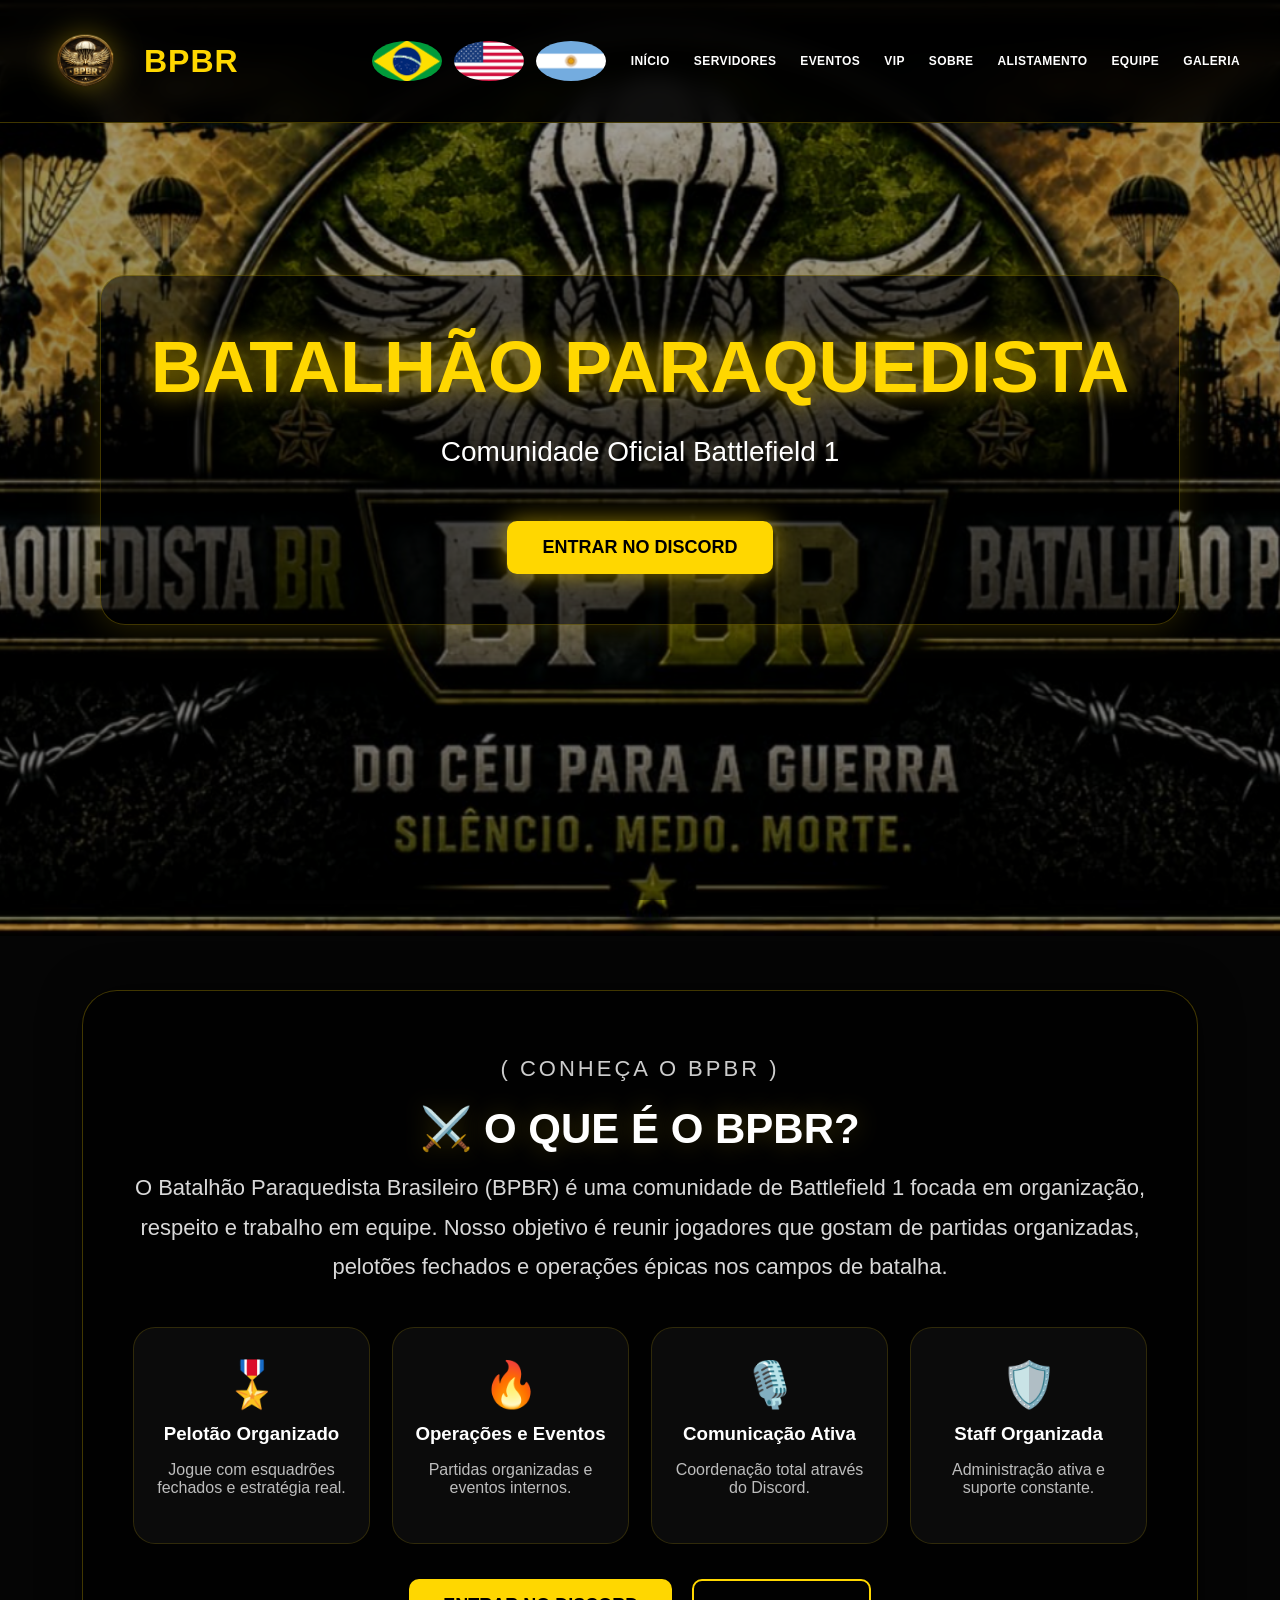
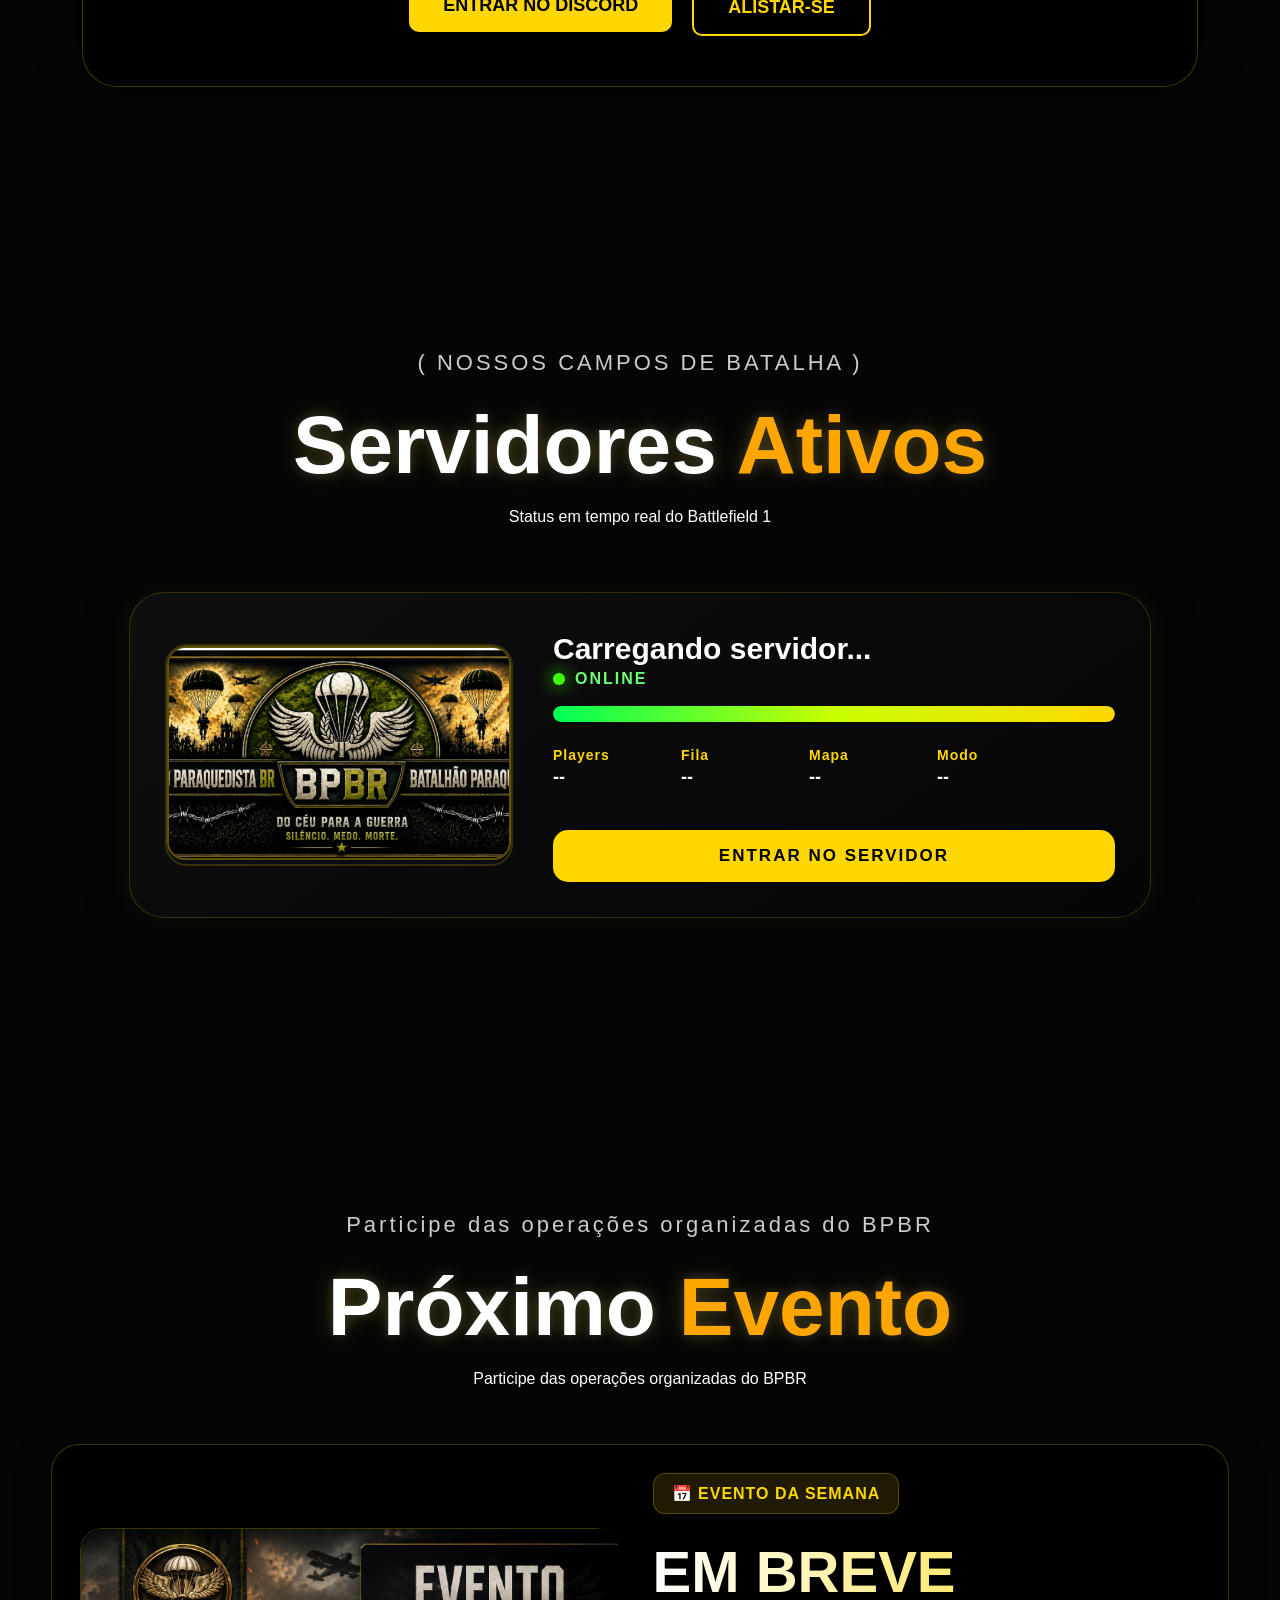
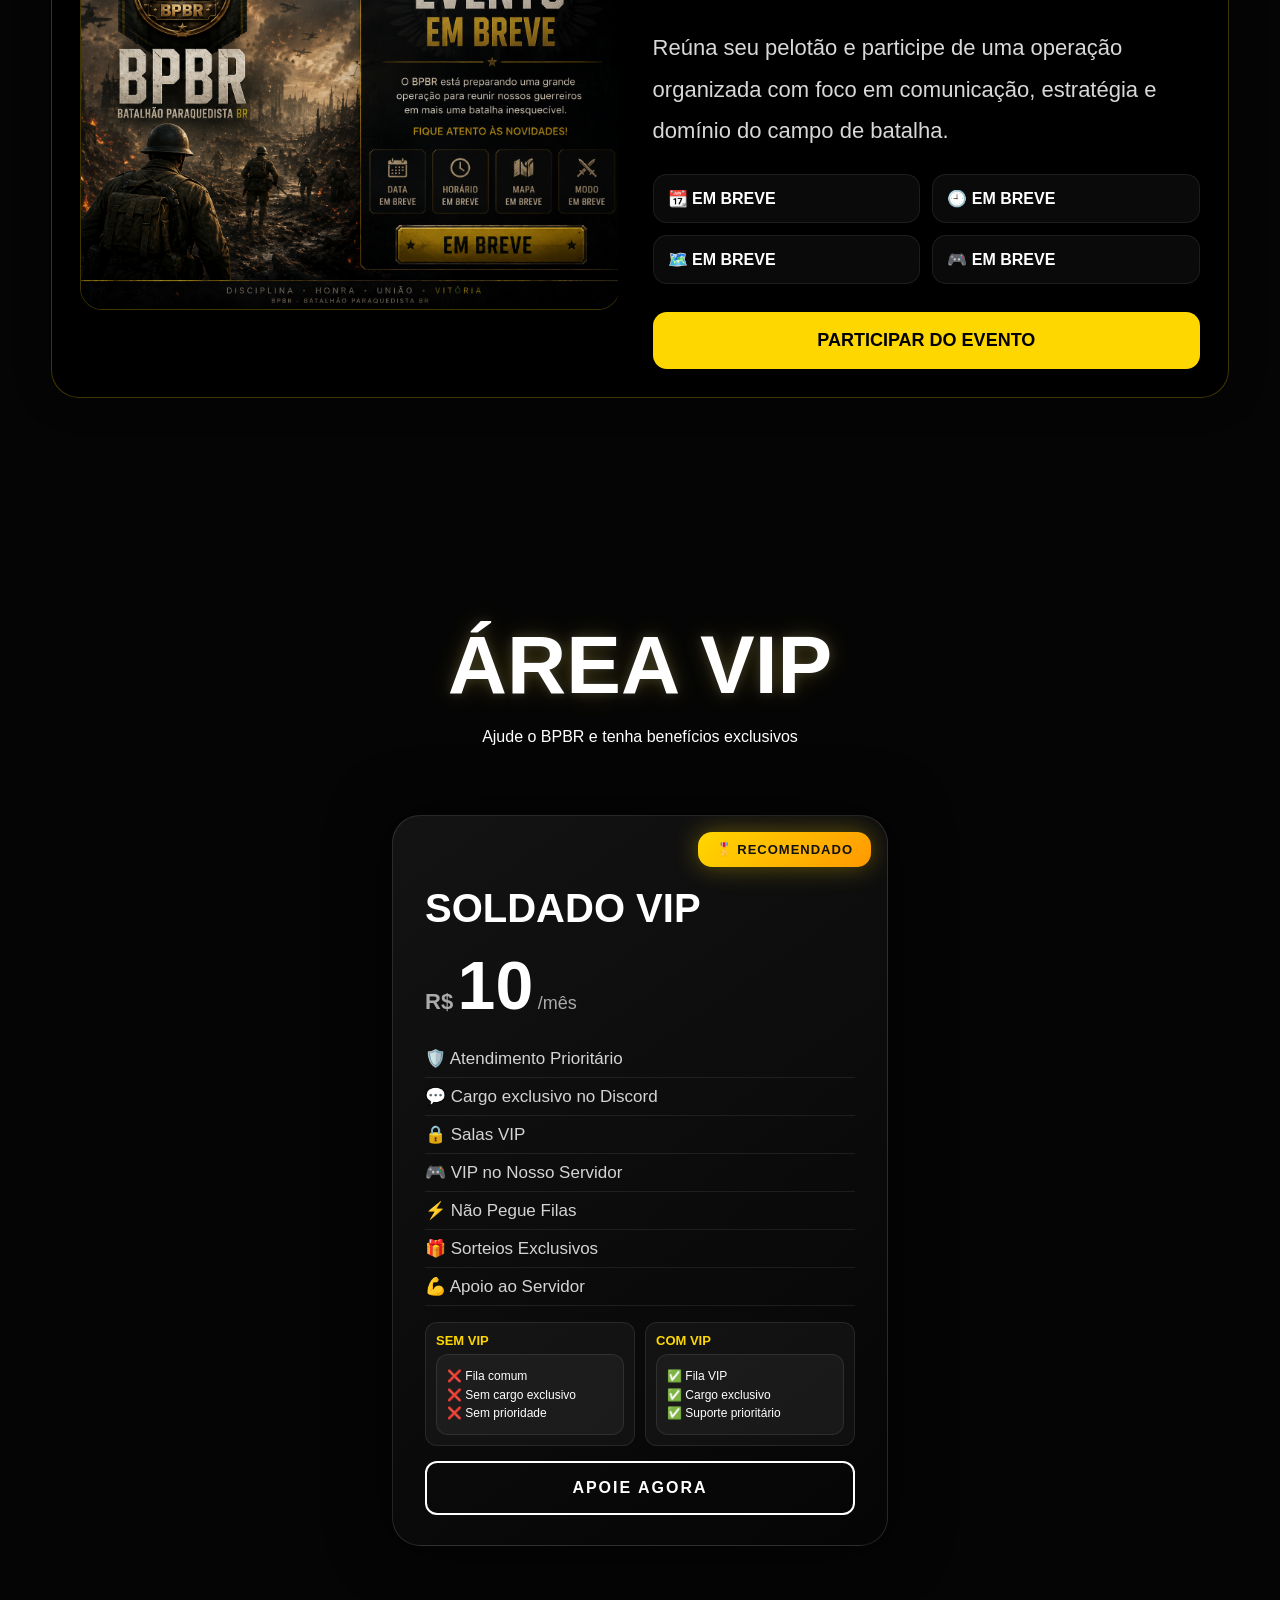
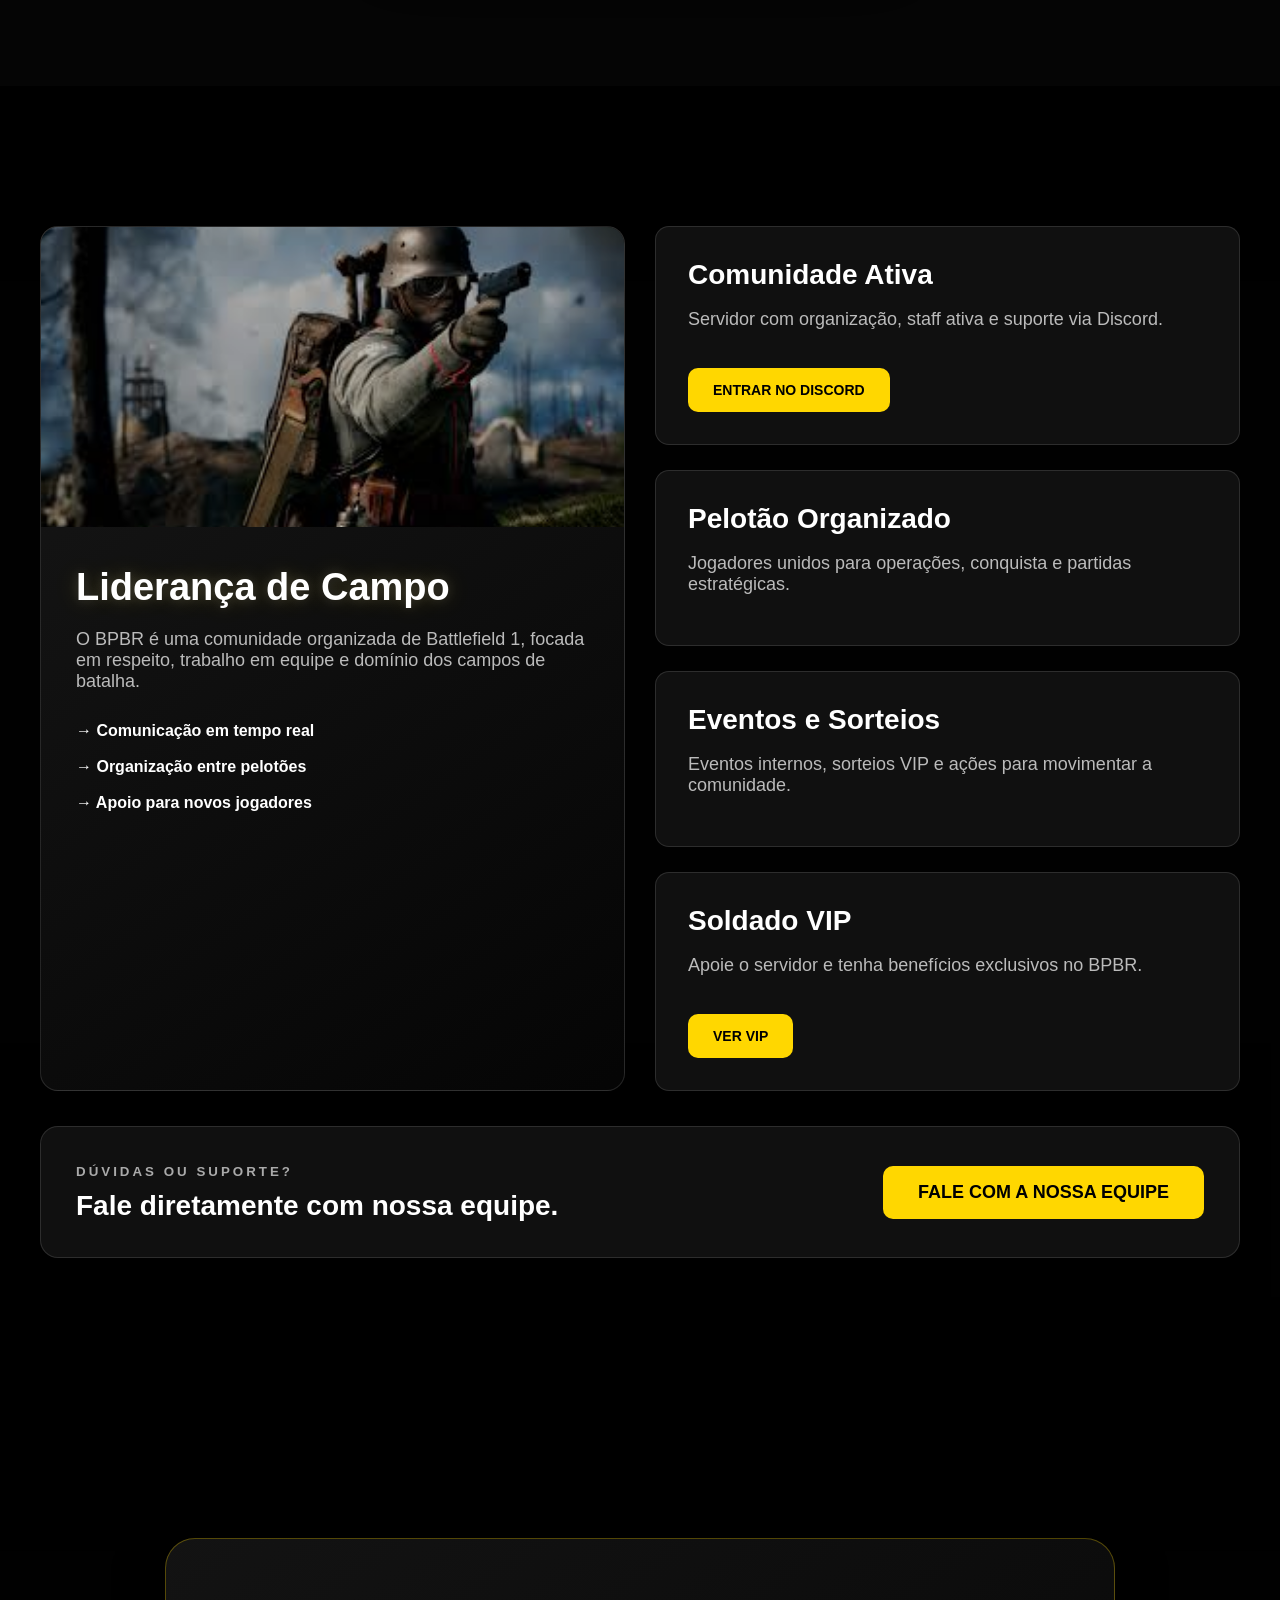
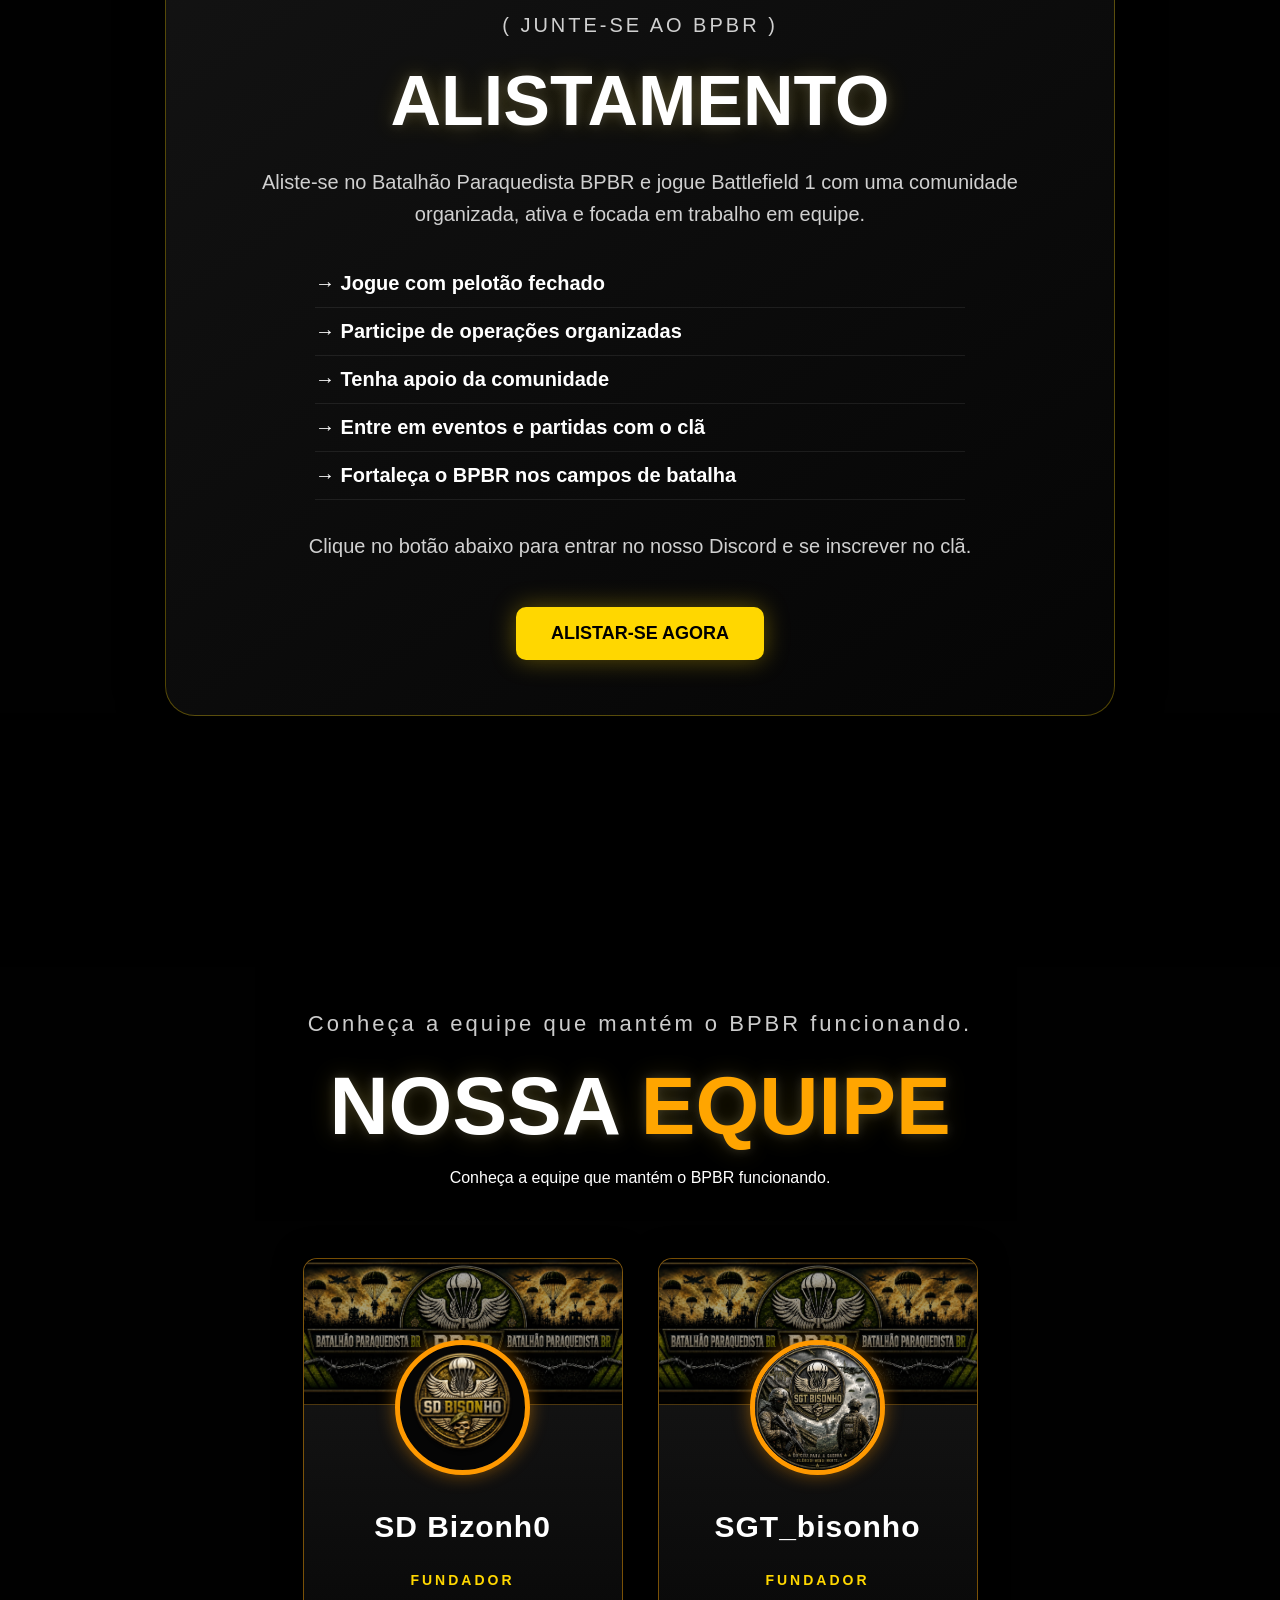
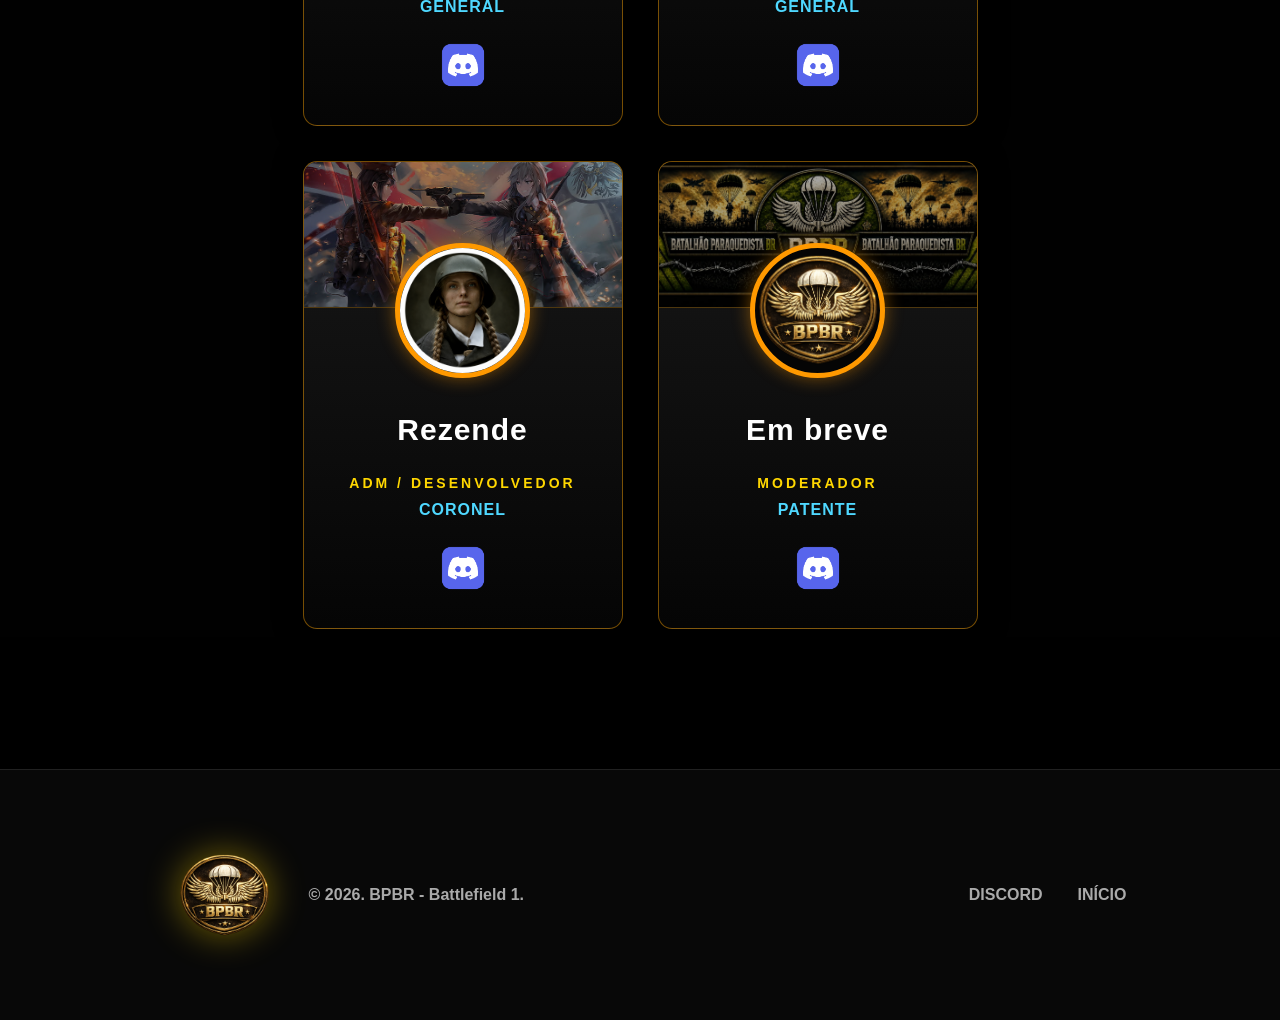
==== site-bf1-upload/index.html @ 231a49e5 "Primeira versão do site BPBR" ====
<!DOCTYPE html>
<html lang="pt-br">

<head>
    <!-- ================= CONFIGURAÇÕES BÁSICAS DO SITE ================= -->
    <meta charset="UTF-8">
    <meta name="viewport" content="width=device-width, initial-scale=1.0">
    <title>BPBR Battlefield 1</title>

    <!-- CSS DO SITE -->
    <link rel="stylesheet" href="style.css">
</head>

<body>

<!-- ========================================================= -->
<!-- CABEÇALHO / LOGO / BANDEIRAS / MENU -->
<!-- Para trocar a logo: img/logo-bpbr.png -->
<!-- ========================================================= -->

<header>

    <!-- LOGO DO BPBR -->
    <div class="logo">
        <img src="img/logo-bpbr.png" alt="Logo BPBR">
        <span>BPBR</span>
    </div>

    <!-- ========================================================= -->
    <!-- BANDEIRAS DE IDIOMA -->
    <!-- Para trocar bandeiras: img/br.png | img/us.png | img/ar.png -->
    <!-- ========================================================= -->
    <div class="idiomas">
        <button class="flag br" onclick="trocarIdioma('pt')" title="Português"></button>
        <button class="flag us" onclick="trocarIdioma('en')" title="English"></button>
        <button class="flag ar" onclick="trocarIdioma('es')" title="Español"></button>
    </div>

    <!-- ========================================================= -->
    <!-- MENU DO SITE -->
    <!-- ========================================================= -->
    <nav class="menu">
        <a href="#inicio">INÍCIO</a>
        <a href="#servidores">SERVIDORES</a>
        <a href="#eventos">EVENTOS</a>
        <a href="#vip">VIP</a>
        <a href="#sobre">SOBRE</a>
        <a href="#alistamento">ALISTAMENTO</a>
        <a href="#equipe">EQUIPE</a>
        <a href="galeria.html">GALERIA</a>
    </nav>

</header>
<!-- ========================================================= -->
<!-- INÍCIO / BANNER PRINCIPAL -->
<!-- Link do Discord principal abaixo -->
<!-- ========================================================= -->

<section id="inicio" class="secao hero">
    <div class="container">
        <h1>BATALHÃO PARAQUEDISTA</h1>
        <p>Comunidade Oficial Battlefield 1</p>

        <!-- TROCAR LINK DO DISCORD AQUI -->
        <a href="https://discord.gg/VzgfqFY8zr" target="_blank">
            <button>ENTRAR NO DISCORD</button>
        </a>
    </div>
</section>

<!-- ========================================================= -->
<!-- APRESENTAÇÃO DO CLÃ -->
<!-- Bloco “O que é o BPBR?” -->
<!-- ========================================================= -->

<section id="apresentacao" class="apresentacao-section">
    <div class="apresentacao-card">
        <p class="subtitulo">( CONHEÇA O BPBR )</p>
        <h2>⚔️ O QUE É O BPBR?</h2>

        <p class="apresentacao-texto">
            O <strong>Batalhão Paraquedista Brasileiro (BPBR)</strong>
            é uma comunidade de Battlefield 1 focada em organização,
            respeito e trabalho em equipe. Nosso objetivo é reunir jogadores
            que gostam de partidas organizadas, pelotões fechados e operações
            épicas nos campos de batalha.
        </p>

        <div class="vantagens-grid">
            <div class="vantagem-card">
                <span>🎖️</span>
                <h3>Pelotão Organizado</h3>
                <p>Jogue com esquadrões fechados e estratégia real.</p>
            </div>

            <div class="vantagem-card">
                <span>🔥</span>
                <h3>Operações e Eventos</h3>
                <p>Partidas organizadas e eventos internos.</p>
            </div>

            <div class="vantagem-card">
                <span>🎙️</span>
                <h3>Comunicação Ativa</h3>
                <p>Coordenação total através do Discord.</p>
            </div>

            <div class="vantagem-card">
                <span>🛡️</span>
                <h3>Staff Organizada</h3>
                <p>Administração ativa e suporte constante.</p>
            </div>
        </div>

        <div class="apresentacao-botoes">
            <!-- TROCAR LINK DO DISCORD AQUI -->
            <a href="https://discord.gg/VzgfqFY8zr" target="_blank">
                <button>ENTRAR NO DISCORD</button>
            </a>

            <a href="#alistamento">
                <button class="btn-secundario">ALISTAR-SE</button>
            </a>
        </div>
    </div>
</section>

<!-- ========================================================= -->
<!-- SERVIDORES -->
<!-- Imagem inicial do servidor: fundo.jpg -->
<!-- A contagem vem pelo script.js -->
<!-- ========================================================= -->

<section id="servidores" class="secao">
    <p class="subtitulo">( NOSSOS CAMPOS DE BATALHA )</p>
    <h2 id="servidores-titulo">Servidores <span>Ativos</span></h2>
    <p id="servidores-sub">Status em tempo real do Battlefield 1</p>

    <div class="server-card server-card-premium">

        <!-- IMAGEM DO MAPA / SERVIDOR -->
        <div class="server-img-box">
            <img id="server-image" src="fundo.jpg" alt="Imagem do servidor">
        </div>

        <div class="server-content">

            <!-- NOME DO SERVIDOR -->
            <div class="server-topo">
                <h3 id="server-title">
                    <span id="server-name">Carregando servidor...</span>
                </h3>
            </div>

            <!-- STATUS ONLINE -->
            <div class="server-status-linha">
                <span class="server-status-dot"></span>
                <strong id="status-online">ONLINE</strong>
            </div>

            <!-- BARRA DE OCUPAÇÃO -->
            <div class="server-barra">
                <div id="server-barra-fill"></div>
            </div>

            <!-- INFORMAÇÕES DO SERVIDOR -->
            <div class="server-info server-info-premium">

                <p class="server-stat">
                    <b id="players-label">Players</b>
                    <span id="players">--</span>
                </p>

                <p class="server-stat">
                    <b id="fila-label">Fila</b>
                    <span id="queue">--</span>
                </p>

                <p class="server-stat">
                    <b id="mapa-label">Mapa</b>
                    <span id="map">--</span>
                </p>

                <p class="server-stat">
                    <b id="modo-label">Modo</b>
                    <span id="mode">--</span>
                </p>

            </div>

            <!-- TROCAR LINK DO SERVIDOR AQUI -->
            <a href="https://joinme.click/" target="_blank">
                <button id="entrar-servidor-btn" class="server-btn">ENTRAR NO SERVIDOR</button>
            </a>

        </div>
    </div>
</section>
<!-- ========================================================= -->
<!-- EVENTOS BPBR -->
<!-- Para trocar o evento, edite o título, data, horário e imagem abaixo -->
<!-- Imagem do evento: img/evento-bpbr.png -->
<!-- ========================================================= -->

<section id="eventos" class="secao eventos-section">
    <p class="subtitulo">( AGENDA DO BATALHÃO )</p>
    <h2>Próximo <span>Evento</span></h2>
    <p>Participe das operações organizadas do BPBR</p>

    <div class="evento-card">

        <!-- IMAGEM DO EVENTO -->
        <!-- TROCAR IMAGEM DO EVENTO AQUI -->
        <div class="evento-imagem">
            <img src="img/evento-bpbr.png" alt="Evento BPBR">
        </div>

        <!-- INFORMAÇÕES DO EVENTO -->
        <div class="evento-conteudo">
            <span id="evento-tag" class="evento-tag">📅 EVENTO DA SEMANA</span>

            <!-- TROCAR NOME DO EVENTO AQUI -->
            <h3 id="evento-titulo">EM BREVE</h3>

            <!-- TROCAR DESCRIÇÃO DO EVENTO AQUI -->
            <p id="evento-descricao">
                Reúna seu pelotão e participe de uma operação organizada
                com foco em comunicação, estratégia e domínio do campo de batalha.
            </p>

            <div class="evento-detalhes">
                <!-- TROCAR DATA/HORÁRIO/MAPA/MODO AQUI -->
                <span id="evento-data">📆 EM BREVE</span>
                <span id="evento-horario">🕘 EM BREVE</span>
                <span id="evento-mapa">🗺️ EM BREVE</span>
                <span id="evento-modo">🎮 EM BREVE</span>
            </div>

            <!-- TROCAR LINK DO DISCORD AQUI -->
            <a href="https://discord.gg/VzgfqFY8zr" target="_blank">
                <button id="evento-btn">PARTICIPAR DO EVENTO</button>
            </a>
        </div>

    </div>
</section>
<!-- ========================================================= -->
<!-- ÁREA VIP -->
<!-- Trocar link da LivePix no botão APOIE AGORA -->
<!-- ========================================================= -->

<section id="vip" class="secao vip-section">
    <h2>ÁREA VIP</h2>
    <p id="vip-sub">Ajude o BPBR e tenha benefícios exclusivos</p>

    <!-- AVISO DE MOEDA PARA INGLÊS/ESPANHOL -->
    <p id="vip-aviso-moeda" class="aviso-moeda"></p>

    <div class="vip-premium-card">
   <div class="vip-selo">🎖️ RECOMENDADO</div>
    <div class="vip-barra"></div>

        <h3 id="vip-nome">SOLDADO VIP</h3>

        <div class="vip-preco">
            <span>R$</span>
            <strong>10</strong>
            <small>/mês</small>
        </div>

        <ul>
            <li class="vip-beneficio">🛡️ Atendimento Prioritário</li>
            <li class="vip-beneficio">💬 Cargo exclusivo no Discord</li>
            <li class="vip-beneficio">🔒 Salas VIP</li>
            <li class="vip-beneficio">🎮 VIP no Nosso Servidor</li>
            <li class="vip-beneficio">⚡ Não Pegue Filas</li>
            <li class="vip-beneficio">🎁 Sorteios Exclusivos</li>
            <li class="vip-beneficio">💪 Apoio ao Servidor</li>
        </ul>
        <div class="vip-comparativo">
    <div>
        <h4 id="sem-vip">SEM VIP</h4>
        <div class="sem-vip-list">
            <p>❌ Fila comum</p>
            <p>❌ Sem cargo exclusivo</p>
            <p>❌ Sem prioridade</p>
        </div>
    </div>

    <div>
        <h4 id="com-vip">COM VIP</h4>
        <div class="com-vip-list">
            <p>✅ Fila VIP</p>
            <p>✅ Cargo exclusivo</p>
            <p>✅ Suporte prioritário</p>
        </div>
    </div>
</div>

        <!-- TROCAR LINK DA LIVEPIX AQUI -->
        <a href="https://widget.livepix.gg/embed/d96b1692-883a-4941-a4e0-ec56e4cf4d7e" target="_blank">
            <button id="vip-apoiar-btn" class="vip-button">APOIE AGORA</button>
        </a>
    </div>
</section>

<!-- ========================================================= -->
<!-- SOBRE / LIDERANÇA -->
<!-- Para trocar imagem grande: img/lideranca.png -->
<!-- ========================================================= -->

<section id="sobre" class="secao lideranca-section">
    <div class="lideranca-container">

        <div class="lideranca-card-grande">
            <!-- TROCAR IMAGEM DA LIDERANÇA AQUI -->
            <img src="./img/lideranca.png?v=999" alt="Liderança BPBR">

            <div class="lideranca-conteudo">
                <h2 id="home-titulo">Liderança de Campo</h2>

                <p id="home-texto">
                    O BPBR é uma comunidade organizada de Battlefield 1,
                    focada em respeito, trabalho em equipe e domínio dos
                    campos de batalha.
                </p>

                <ul class="home-lista">
                    <li>→ Comunicação em tempo real</li>
                    <li>→ Organização entre pelotões</li>
                    <li>→ Apoio para novos jogadores</li>
                </ul>
            </div>
        </div>

        <div class="lideranca-cards">
            <div class="lideranca-card">
                <h3 id="comunidade-titulo">Comunidade Ativa</h3>
                <p id="comunidade-texto">Servidor com organização, staff ativa e suporte via Discord.</p>

                <!-- TROCAR LINK DO DISCORD AQUI -->
                <a href="https://discord.gg/VzgfqFY8zr" target="_blank">
                    <button>ENTRAR NO DISCORD</button>
                </a>
            </div>

            <div class="lideranca-card">
                <h3 id="pelotao-titulo">Pelotão Organizado</h3>
                <p id="pelotao-texto">Jogadores unidos para operações, conquista e partidas estratégicas.</p>
            </div>

            <div class="lideranca-card">
                <h3 id="eventos-titulo">Eventos e Sorteios</h3>
                <p id="eventos-texto">Eventos internos, sorteios VIP e ações para movimentar a comunidade.</p>
            </div>

            <div class="lideranca-card destaque">
                <h3 id="vip-titulo">Soldado VIP</h3>
                <p id="vip-texto">Apoie o servidor e tenha benefícios exclusivos no BPBR.</p>

                <a href="#vip">
                    <button id="vip-btn">VER VIP</button>
                </a>
            </div>
        </div>
    </div>

    <div class="suporte-card">
        <div>
            <small id="suporte-titulo">DÚVIDAS OU SUPORTE?</small>
            <h3 id="suporte-texto">Fale diretamente com nossa equipe.</h3>
        </div>

        <!-- TROCAR LINK DO DISCORD AQUI -->
        <a href="https://discord.gg/VzgfqFY8zr" target="_blank">
            <button id="suporte-btn">FALE COM A NOSSA EQUIPE</button>
        </a>
    </div>
</section>

<!-- ========================================================= -->
<!-- ALISTAMENTO -->
<!-- Texto e botão para entrar no clã -->
<!-- ========================================================= -->

<section id="alistamento" class="secao alistamento-section">
    <div class="alistamento-card">
        <p class="subtitulo">( JUNTE-SE AO BPBR )</p>
        <h2 id="alistamento-titulo">ALISTAMENTO</h2>

        <p id="alistamento-texto">
            Aliste-se no Batalhão Paraquedista BPBR e jogue Battlefield 1
            com uma comunidade organizada, ativa e focada em trabalho em equipe.
        </p>

        <ul class="alistamento-lista">
            <li>→ Jogue com pelotão fechado</li>
            <li>→ Participe de operações organizadas</li>
            <li>→ Tenha apoio da comunidade</li>
            <li>→ Entre em eventos e partidas com o clã</li>
            <li>→ Fortaleça o BPBR nos campos de batalha</li>
        </ul>

        <p>
            Clique no botão abaixo para entrar no nosso Discord e se inscrever no clã.
        </p>

        <!-- TROCAR LINK DO DISCORD AQUI -->
        <a href="https://discord.gg/VzgfqFY8zr" target="_blank">
            <button id="alistamento-btn">ALISTAR-SE AGORA</button>
        </a>
    </div>
</section>

<!-- ========================================================= -->
<!-- EQUIPE / STAFF -->
<!-- Para adicionar ADM novo: copie um bloco staff-card -->
<!-- Imagens usadas:
     img/bizonho.png
     img/bizonhofundo.png
     img/rezende.png
     img/rezendefundo.png
     img/logo-bpbr.png
     img/discord.png
-->
<!-- ========================================================= -->

<section id="equipe" class="secao equipe-section">
    <p class="subtitulo">( COMANDO BPBR )</p>
    <h2>NOSSA <span>EQUIPE</span></h2>
    <p>Conheça a equipe que mantém o BPBR funcionando.</p>

    <div class="staff-grid">

        <!-- CARD 1 - Bisonho -->
        <div class="staff-card">
            <div class="staff-cover">
                <img src="img/bizonhofundo.png" alt="Fundo SD Bizonho">
            </div>

            <div class="staff-avatar">
                <img src="img/bizonho.png" alt="SD Bizonho">
            </div>

            <div class="staff-info">
                <h3>SD Bizonh0</h3>
                <p class="staff-cargo">FUNDADOR</p>
                <p class="staff-patente">GENERAL</p>

                <a href="https://discord.gg/VzgfqFY8zr" target="_blank" class="discord-btn">
                    <img src="img/discord.png" alt="Discord">
                </a>
            </div>
        </div>

        <!-- CARD 2 - SGT bisonho -->
        <div class="staff-card">
            <div class="staff-cover">
                <img src="img/fundoadm.png" alt="Fundo SGT Bisonho">
            </div>

            <div class="staff-avatar">
                <img src="img/sgtbisonho.png" alt="Bisonho">
            </div>

            <div class="staff-info">
                <h3>SGT_bisonho</h3>
                <p class="staff-cargo">Fundador</p>
                <p class="staff-patente">General</p>

                <a href="https://discord.gg/VzgfqFY8zr" target="_blank" class="discord-btn">
                    <img src="img/discord.png" alt="Discord">
                </a>
            </div>
        </div>

        <!-- CARD 3 - Rezende -->
        <div class="staff-card">
            <div class="staff-cover">
                <img src="img/rezendefundo.png"" alt="Fundo Rezende">
            </div>

            <div class="staff-avatar">
                <img src="img/rezende.png" alt="Rezende">
            </div>

            <div class="staff-info">
                <h3>Rezende</h3>
                <p class="staff-cargo">ADM/Desenvolvedor</p>
                <p class="staff-patente">Coronel</p>

                <a href="https://discord.gg/VzgfqFY8zr" target="_blank" class="discord-btn">
                    <img src="img/discord.png" alt="Discord">
                </a>
            </div>
        </div>

        <!-- CARD 4 - ADM RESERVA -->
        <div class="staff-card">
            <div class="staff-cover">
                <img src="img/fundoadm.png" alt="Fundo ADM Reserva">
            </div>

            <div class="staff-avatar">
                <img src="img/logo-bpbr.png" alt="ADM em breve">
            </div>

            <div class="staff-info">
                <h3>Em breve</h3>
                <p class="staff-cargo">MODERADOR</p>
                <p class="staff-patente">PATENTE</p>

                <a href="https://discord.gg/VzgfqFY8zr" target="_blank" class="discord-btn">
                    <img src="img/discord.png" alt="Discord">
                </a>
            </div>
        </div>

    </div>
</section>

<!-- ========================================================= -->
<!-- RODAPÉ -->
<!-- Para trocar logo do rodapé: img/logo-bpbr.png -->
<!-- ========================================================= -->

<footer>
    <div class="footer-left">
        <img src="img/logo-bpbr.png" class="footer-logo" alt="Logo BPBR">
        <p>© 2026. BPBR - Battlefield 1.</p>
    </div>

    <div class="footer-links">
        <a href="https://discord.gg/VzgfqFY8zr" target="_blank">DISCORD</a>
        <a href="#inicio">INÍCIO</a>
    </div>
</footer>

<!-- ========================================================= -->
<!-- SCRIPT DO SITE -->
<!-- Contagem do servidor + tradução + animação do fundo -->
<!-- ========================================================= -->

<script src="script.js"></script>

</body>
</html>
---- site-bf1-upload/style.css ----
html{
    scroll-behavior:smooth;
}

:root{
    --mouse-x:0px;
    --mouse-y:0px;
}

body{
    margin:0;
    font-family:Arial, sans-serif;
    color:white;
    background:#050505;
    overflow-x:hidden;
}

/* FUNDO COM ANIMAÇÃO */

body::before{
    content:"";
    position:fixed;
    inset:0;
    background-image:url("fundo.jpg");
    background-size:cover;
    background-position:center;
    background-repeat:no-repeat;
    z-index:-2;

    transform:
        translate(var(--mouse-x, 0px), var(--mouse-y, 0px))
        scale(1.08);

    animation:
        zoomFundo 15s infinite alternate ease-in-out;

    transition:transform .15s ease-out;
}

body::after{
    content:"";
    position:fixed;
    inset:0;

    background:linear-gradient(
        rgba(0,0,0,.35),
        rgba(0,0,0,.55)
    );

    z-index:-1;
    pointer-events:none;
}

@keyframes zoomFundo{
    from{
        background-size:105%;
    }

    to{
        background-size:112%;
    }
}


/* HEADER */

header{
    position:fixed;
    top:0;
    left:0;
    width:100%;
    display:flex;
    justify-content:space-between;
    align-items:center;
    padding:16px 40px;
    box-sizing:border-box;
    background:rgba(0,0,0,.90);
    border-bottom:1px solid rgba(255,215,0,.25);
    backdrop-filter:blur(10px);
    z-index:999;
}

.logo{
    display:flex;
    align-items:center;
    gap:14px;
}

.logo img{
    width:90px;
    height:90px;
    object-fit:contain;
    border-radius:50%;
    filter:drop-shadow(0 0 15px rgba(255,215,0,.35));
    transition:.3s ease;
}

.logo:hover img{
    transform:scale(1.08);
}

.logo span{
    color:#ffd700;
    font-size:32px;
    font-weight:900;
    letter-spacing:1px;
}

/* IDIOMAS */

.idiomas{
    display:flex;
    gap:12px;
    align-items:center;
    margin-left:auto;
    margin-right:25px;
}

.flag{
    width:40px;
    height:40px;
    border:none;
    border-radius:50%;
    cursor:pointer;
    background-size:cover;
    background-position:center;
    background-repeat:no-repeat;
    transition:.3s ease;
}

.flag:hover{
    transform:translateY(-3px) scale(1.12);
    box-shadow:0 0 20px rgba(255,215,0,.55);
}

.flag.br{
    background-image:url("img/br.png");
}

.flag.us{
    background-image:url("img/us.png");
}

.flag.ar{
    background-image:url("img/ar.png");
}

/* ===================================================== */
/* MENU */
/* ===================================================== */

nav{
    display:flex;
    gap:24px; /* um pouco menor */
    align-items:center;
}

nav a{
    color:white;
    text-decoration:none;
    font-size:12px; /* MENOR */
    font-weight:700;
    letter-spacing:.4px;
    transition:.3s;
    position:relative;
}

nav a:hover{
    color:gold;
    transform:translateY(-2px);
}

nav a::after{
    content:"";
    position:absolute;
    width:0%;
    height:2px;
    bottom:-5px;
    left:0;
    background:gold;
    transition:.3s ease;
}

nav a:hover::after{
    width:100%;
}

/* GERAL */

.secao{
    min-height:100vh;
    display:flex;
    justify-content:center;
    align-items:center;
    flex-direction:column;
    text-align:center;
    padding:140px 20px;
    box-sizing:border-box;
}

h1{
    color:gold;
    font-size:72px;
    margin:0;
}

h2{
    font-size:82px;
    margin:0;
    font-weight:900;
    color:white;
    text-shadow:0 0 12px rgba(255,255,255,.15), 0 0 25px rgba(255,215,0,.20);
    animation:tituloGlow 2.5s ease-in-out infinite alternate;
}

h2 span{
    color:orange;
}

@keyframes tituloGlow{
    from{
        transform:translateY(0);
        text-shadow:0 0 10px rgba(255,255,255,.15), 0 0 18px rgba(255,215,0,.15);
    }
    to{
        transform:translateY(-4px);
        text-shadow:0 0 20px rgba(255,255,255,.25), 0 0 45px rgba(255,215,0,.40);
    }
}

.subtitulo{
    color:#ccc;
    font-size:22px;
    margin-top:15px;
    letter-spacing:3px;
}

button{
    background:gold;
    color:black;
    border:none;
    border-radius:10px;
    padding:16px 35px;
    font-size:18px;
    font-weight:bold;
    cursor:pointer;
    transition:.3s;
}

button:hover{
    transform:scale(1.05);
    background:#ffbf00;
}

/* INÍCIO */

.container{
    background:rgba(0,0,0,.50);
    padding:50px;
    border-radius:25px;
}

.container p{
    font-size:28px;
}

.hero .container{
    position:relative;
    overflow:hidden;
    transition:.4s ease;
    border:1px solid rgba(255,215,0,.25);
    box-shadow:0 0 35px rgba(255,215,0,.18);
}

.hero .container:hover{
    transform:translateY(-8px) scale(1.01);
    border-color:gold;
    box-shadow:0 0 45px rgba(255,215,0,.35);
}

.hero .container::before{
    content:"";
    position:absolute;
    top:0;
    left:-100%;
    width:100%;
    height:4px;
    background:linear-gradient(90deg, transparent, gold, transparent);
    animation:barraHero 2s linear infinite;
}

.hero h1{
    text-shadow:0 0 25px rgba(255,215,0,.65);
    animation:tituloHero 1.5s ease infinite alternate;
}

.hero button{
    margin-top:25px;
    box-shadow:0 0 25px rgba(255,215,0,.55);
    animation:pulsarBotao 1.8s infinite;
}

@keyframes barraHero{
    from{ left:-100%; }
    to{ left:100%; }
}

@keyframes tituloHero{
    from{ text-shadow:0 0 10px rgba(255,215,0,.3); }
    to{ text-shadow:0 0 35px rgba(255,215,0,.9); }
}

@keyframes pulsarBotao{
    0%{ transform:scale(1); }
    50%{ transform:scale(1.04); }
    100%{ transform:scale(1); }
}

/* APRESENTAÇÃO BPBR */

.apresentacao-section{
    padding:90px 20px;
    display:flex;
    justify-content:center;
    align-items:center;
    box-sizing:border-box;
}

.apresentacao-card{
    width:90%;
    max-width:1300px;
    background:rgba(0,0,0,.72);
    border:1px solid rgba(255,215,0,.25);
    border-radius:35px;
    padding:50px;
    backdrop-filter:blur(10px);
    box-shadow:0 0 40px rgba(0,0,0,.55);
    transition:.35s ease;
    overflow:hidden;
    position:relative;
    text-align:center;
    box-sizing:border-box;
}

.apresentacao-card:hover{
    transform:translateY(-8px);
    border-color:gold;
    box-shadow:0 0 40px rgba(255,215,0,.15);
}

.apresentacao-card::before{
    content:"";
    position:absolute;
    top:0;
    left:-120%;
    width:60%;
    height:100%;
    background:linear-gradient(90deg, transparent, rgba(255,255,255,.08), transparent);
    transform:skewX(-20deg);
    transition:.9s;
}

.apresentacao-card:hover::before{
    left:140%;
}

.apresentacao-card h2{
    font-size:72px;
    color:#fff;
    margin:15px 0;
    text-shadow:0 0 25px rgba(255,215,0,.22);
}

.apresentacao-texto{
    color:#d8d8d8;
    font-size:22px;
    line-height:1.8;
    max-width:1100px;
    margin:0 auto;
}

.vantagens-grid{
    display:grid;
    grid-template-columns:repeat(4,1fr);
    gap:22px;
    margin-top:40px;
}

.vantagem-card{
    background:rgba(255,255,255,.04);
    border:1px solid rgba(255,215,0,.15);
    border-radius:22px;
    padding:30px 22px;
    transition:.35s ease;
}

.vantagem-card:hover{
    transform:translateY(-8px);
    border-color:gold;
    box-shadow:0 0 20px rgba(255,215,0,.18);
}

.vantagem-card span{
    font-size:45px;
}

.vantagem-card h3{
    color:#fff;
    margin:12px 0;
}

.vantagem-card p{
    color:#bdbdbd;
}

.apresentacao-botoes{
    display:flex;
    justify-content:center;
    gap:20px;
    margin-top:35px;
}

.apresentacao-botoes button{
    padding:16px 34px;
    font-size:18px;
}

.btn-secundario{
    background:transparent !important;
    border:2px solid gold !important;
    color:gold !important;
}

.btn-secundario:hover{
    background:gold !important;
    color:black !important;
}

/* SERVIDOR */

.server-card{
    margin-top:50px;
    display:flex;
    gap:35px;
    align-items:center;
    width:950px;
    max-width:90%;
    background:rgba(0,0,0,.85);
    border:1px solid rgba(255,215,0,.35);
    border-radius:30px;
    padding:30px;
    backdrop-filter:blur(10px);
    box-shadow:0 0 30px rgba(0,0,0,.5);
    transition:.3s ease;
}

.server-card:hover{
    transform:translateY(-5px);
    box-shadow:0 0 35px rgba(255,215,0,.18);
}

.server-card img{
    width:260px;
    height:150px;
    object-fit:cover;
    border-radius:18px;
    border:2px solid rgba(255,215,0,.35);
    transition:.3s ease;
}

.server-card:hover img{
    transform:scale(1.04);
}

.server-content{
    flex:1;
    text-align:left;
}

.server-content h3{
    font-size:28px;
    line-height:1.4;
    margin:0 0 25px 0;
    color:white;
}

.server-info{
    display:flex;
    gap:40px;
    flex-wrap:wrap;
    margin-bottom:25px;
}

.server-info p{
    margin:0;
    color:#ccc;
    font-size:16px;
    min-width:90px;
}

.server-info b{
    color:white;
    font-size:17px;
}

/* VIP */

.aviso-moeda{
    max-width:650px;
    margin-top:12px;
    color:#ffd700;
    font-size:16px;
    font-weight:bold;
    line-height:1.5;
    text-shadow:0 0 15px rgba(255,215,0,.25);
}

.vip-premium-card{
    position:relative;
    overflow:hidden;
    width:420px;
    margin-top:50px;
    background:linear-gradient(145deg, rgba(20,20,20,.96), rgba(5,5,5,.96));
    border:1px solid rgba(255,255,255,.12);
    border-radius:35px;
    padding:45px;
    text-align:left;
    box-shadow:0 0 60px rgba(0,0,0,.7);
    transition:.4s;
    transform-style:preserve-3d;
}

.vip-premium-card:hover{
    transform:translateY(-12px) scale(1.02) rotateX(2deg) rotateY(-2deg);
    border-color:gold;
    box-shadow:0 0 45px rgba(255,215,0,.25);
}

.vip-premium-card::after{
    content:"";
    position:absolute;
    top:-50%;
    left:-50%;
    width:200%;
    height:200%;
    background:radial-gradient(circle, rgba(255,215,0,.12), transparent 35%);
    opacity:0;
    transition:.4s;
    pointer-events:none;
}

.vip-premium-card:hover::after{
    opacity:1;
}

.vip-barra{
    position:absolute;
    top:0;
    left:-100%;
    width:100%;
    height:4px;
    background:linear-gradient(90deg, transparent, gold, transparent);
}

.vip-premium-card:hover .vip-barra{
    animation:barraVip 1.2s linear infinite;
}

@keyframes barraVip{
    from{ left:-100%; }
    to{ left:100%; }
}

.vip-premium-card h3{
    font-size:55px;
    margin-bottom:10px;
}

.vip-preco{
    margin:25px 0;
}

.vip-preco span{
    font-size:28px;
    color:#aaa;
    font-weight:bold;
}

.vip-preco strong{
    font-size:90px;
    color:white;
}

.vip-preco small{
    font-size:22px;
    color:#aaa;
}

.vip-premium-card ul{
    list-style:none;
    padding:0;
}

.vip-premium-card li{
    border-bottom:1px solid rgba(255,255,255,.08);
    padding:12px 0;
    color:#d4d4d4;
    font-size:20px;
}

.vip-button{
    width:100%;
    margin-top:30px;
    padding:22px;
    background:transparent;
    border:2px solid white;
    border-radius:12px;
    color:white;
    font-size:20px;
    font-weight:bold;
    letter-spacing:2px;
    cursor:pointer;
    transition:.3s;
}

.vip-button:hover{
    background:gold;
    border-color:gold;
    color:black;
}

/* SOBRE */

.lideranca-section{
    background:rgba(0,0,0,.88);
}

.lideranca-container{
    width:100%;
    max-width:1200px;
    display:grid;
    grid-template-columns:1fr 1fr;
    gap:30px;
}

.lideranca-card-grande,
.lideranca-card{
    position:relative;
    overflow:hidden;
    cursor:pointer;
}

.lideranca-card-grande{
    background:linear-gradient(145deg, rgba(25,25,25,.95), rgba(5,5,5,.95));
    border:1px solid rgba(255,255,255,.12);
    border-radius:18px;
    text-align:left;
    transition:.35s ease;
}

.lideranca-card-grande:hover{
    transform:translateY(-10px) scale(1.02);
    border-color:gold;
    box-shadow:0 0 35px rgba(255,215,0,.22);
}

.lideranca-card-grande img{
    width:100%;
    height:300px;
    object-fit:cover;
    filter:brightness(.75);
    transition:.5s ease;
}

.lideranca-card-grande:hover img{
    transform:scale(1.08);
    filter:brightness(1);
}

.lideranca-conteudo{
    padding:35px;
}

.lideranca-conteudo h2{
    font-size:38px;
    color:white;
    margin-bottom:20px;
}

.lideranca-conteudo p{
    color:#bbb;
    font-size:18px;
}

.lideranca-conteudo ul{
    list-style:none;
    padding:0;
    margin-top:30px;
}

.lideranca-conteudo li{
    margin:18px 0;
    color:white;
    font-weight:bold;
}

.lideranca-cards{
    display:flex;
    flex-direction:column;
    gap:25px;
}

.lideranca-card{
    background:rgba(20,20,20,.82);
    border:1px solid rgba(255,255,255,.12);
    border-radius:14px;
    padding:32px;
    text-align:left;
    transition:.35s ease;
}

.lideranca-card:hover{
    transform:translateY(-8px) scale(1.03);
    border-color:gold;
    box-shadow:0 0 30px rgba(255,215,0,.25);
}

.lideranca-card::before,
.lideranca-card-grande::before{
    content:"";
    position:absolute;
    top:0;
    left:-120%;
    width:60%;
    height:100%;
    background:linear-gradient(90deg, transparent, rgba(255,255,255,.12), transparent);
    transform:skewX(-25deg);
    transition:.7s;
}

.lideranca-card:hover::before,
.lideranca-card-grande:hover::before{
    left:140%;
}

.lideranca-card h3{
    font-size:28px;
    margin:0 0 15px;
}

.lideranca-card p{
    color:#bbb;
    font-size:18px;
}

.lideranca-card button{
    margin-top:20px;
    font-size:14px;
    padding:14px 25px;
}

.suporte-card{
    width:100%;
    max-width:1200px;
    margin-top:35px;
    padding:35px;
    box-sizing:border-box;
    background:rgba(20,20,20,.82);
    border:1px solid rgba(255,255,255,.12);
    border-radius:18px;
    display:flex;
    justify-content:space-between;
    align-items:center;
    gap:25px;
    text-align:left;
    transition:.35s ease;
}

.suporte-card:hover{
    transform:translateY(-8px);
    border-color:gold;
    box-shadow:0 0 30px rgba(255,215,0,.20);
}

.suporte-card small{
    color:#aaa;
    letter-spacing:3px;
    font-weight:bold;
}

.suporte-card h3{
    font-size:28px;
    margin:10px 0 0;
}

/* ALISTAMENTO */

.alistamento-section{
    background:rgba(0,0,0,.86);
}

.alistamento-card{
    width:100%;
    max-width:950px;
    padding:55px;
    box-sizing:border-box;
    background:linear-gradient(145deg, rgba(20,20,20,.94), rgba(5,5,5,.96));
    border:1px solid rgba(255,215,0,.30);
    border-radius:30px;
    text-align:left;
    box-shadow:0 0 45px rgba(0,0,0,.55);
    position:relative;
    overflow:hidden;
    transition:.35s ease;
}

.alistamento-card:hover{
    transform:translateY(-10px) scale(1.01);
    border-color:gold;
    box-shadow:0 0 40px rgba(255,215,0,.22);
}

.alistamento-card::before{
    content:"";
    position:absolute;
    top:0;
    left:-120%;
    width:60%;
    height:100%;
    background:linear-gradient(90deg, transparent, rgba(255,255,255,.13), transparent);
    transform:skewX(-25deg);
    transition:.7s;
}

.alistamento-card:hover::before{
    left:140%;
}

.alistamento-card .subtitulo,
.alistamento-card h2,
.alistamento-card p{
    text-align:center;
}

.alistamento-card h2{
    font-size:70px;
    margin-bottom:25px;
}

.alistamento-card p{
    color:#d0d0d0;
    font-size:20px;
    line-height:1.6;
}

.alistamento-card ul{
    list-style:none;
    padding:0;
    margin:30px auto;
    max-width:650px;
}

.alistamento-card li{
    padding:12px 0;
    font-size:20px;
    color:white;
    font-weight:bold;
    border-bottom:1px solid rgba(255,255,255,.08);
}

.alistamento-card a{
    display:flex;
    justify-content:center;
    text-decoration:none;
}

.alistamento-card button{
    margin-top:25px;
    box-shadow:0 0 25px rgba(255,215,0,.35);
}

/* EQUIPE  */

.equipe-section{
    background:rgba(0,0,0,.88);
}

.staff-grid{
    display:grid;
    grid-template-columns:repeat(2, 320px);
    justify-content:center;
    gap:35px;
    margin-top:55px;
}

.staff-card{
    position:relative;
    overflow:hidden;
    background:linear-gradient(180deg, rgba(25,25,25,.98), rgba(5,5,5,.98));
    border:1px solid rgba(255,165,0,.45);
    border-radius:14px;
    min-height:430px;
    box-shadow:0 0 28px rgba(0,0,0,.65);
    transition:.35s ease;
}

.staff-card:hover{
    transform:translateY(-12px) scale(1.03);
    border-color:gold;
    box-shadow:0 0 35px rgba(255,165,0,.35);
}

.staff-card::before{
    content:"";
    position:absolute;
    top:0;
    left:-120%;
    width:60%;
    height:100%;
    background:linear-gradient(90deg, transparent, rgba(255,255,255,.12), transparent);
    transform:skewX(-25deg);
    transition:.8s ease;
    z-index:5;
    pointer-events:none;
}

.staff-card:hover::before{
    left:140%;
}

.staff-cover{
    height:145px;
    overflow:hidden;
    border-bottom:1px solid rgba(255,165,0,.25);
}

.staff-cover img{
    width:100%;
    height:100%;
    object-fit:cover;
    display:block;
    filter:brightness(.65);
    transition:.45s ease;
}

.staff-card:hover .staff-cover img{
    transform:scale(1.12);
    filter:brightness(.9);
}

.staff-avatar{
    width:125px;
    height:125px;
    border-radius:50%;
    border:5px solid #ff9900;
    overflow:hidden;
    margin:-65px auto 0;
    position:relative;
    z-index:3;
    background:#050505;
    box-shadow:0 0 18px rgba(255,153,0,.45);
    transition:.35s ease;
}

.staff-card:hover .staff-avatar{
    transform:scale(1.08);
    box-shadow:0 0 30px rgba(255,215,0,.65);
}

.staff-avatar img{
    width:100%;
    height:100%;
    object-fit:cover;
    display:block;
}

.staff-info{
    text-align:center;
    padding:25px 25px 35px;
}

.staff-info h3{
    font-size:30px;
    margin:10px 0 28px;
    color:white;
    letter-spacing:1px;
}

.staff-cargo{
    color:gold;
    font-size:14px;
    font-weight:900;
    letter-spacing:3px;
    margin:0 0 10px;
}

.staff-patente{
    color:#4fd8ff;
    font-size:16px;
    font-weight:900;
    letter-spacing:1px;
    margin:0 0 24px;
}

.discord-btn{
    display:flex;
    justify-content:center;
    align-items:center;
    width:50px;
    height:50px;
    margin:20px auto 0;
    transition:.3s ease;
    text-decoration:none;
}

.discord-btn:hover{
    transform:translateY(-4px) scale(1.15);
}

.discord-btn img{
    width:70px;
    height:70px;
    object-fit:contain;
    display:block;
    transition:.3s ease;
}

.discord-btn img:hover{
    transform:scale(1.12);
}
/* FOOTER */

footer{
    background:#080808;
    border-top:1px solid rgba(255,255,255,.10);
    padding:55px 12%;
    display:flex;
    justify-content:space-between;
    align-items:center;
    transition:.35s ease;
}

footer:hover{
    box-shadow:0 -10px 40px rgba(255,215,0,.12);
}

.footer-left{
    display:flex;
    align-items:center;
    gap:15px;
    color:#aaa;
    font-weight:bold;
}

.footer-logo{
    width:140px;
    height:140px;
    object-fit:contain;
    border-radius:50%;
    filter:drop-shadow(0 0 18px rgba(255,215,0,.45));
    transition:.3s ease;
}

.footer-logo:hover{
    transform:scale(1.08);
}

.footer-links{
    display:flex;
    gap:35px;
}

.footer-links a{
    color:#aaa;
    text-decoration:none;
    font-weight:bold;
}

.footer-links a:hover{
    color:gold;
}

/* RESPONSIVO */

@media(max-width:900px){
    header{
        flex-direction:column;
        gap:15px;
        padding:15px;
    }

    nav{
        flex-wrap:wrap;
        justify-content:center;
        gap:15px;
    }

    .idiomas{
        margin:0;
    }

    .logo img{
        width:65px;
        height:65px;
    }

    h1{
        font-size:42px;
    }

    h2{
        font-size:45px;
    }

    .container{
        width:85%;
        padding:35px 20px;
    }

    .server-card{
        flex-direction:column;
        text-align:center;
    }

    .server-content{
        text-align:center;
    }

    .server-info{
        justify-content:center;
        gap:20px;
    }

    .server-card img{
        width:100%;
        max-width:400px;
        height:auto;
    }

    .vip-premium-card{
        width:85%;
        padding:35px 25px;
    }

    .vip-premium-card h3{
        font-size:38px;
    }

    .vip-preco strong{
        font-size:70px;
    }

    .lideranca-container{
        grid-template-columns:1fr;
    }

    .suporte-card{
        flex-direction:column;
        text-align:center;
    }

    .alistamento-card{
        padding:35px 25px;
    }

    .alistamento-card h2{
        font-size:42px;
    }

    .vantagens-grid{column;
    }

    .staff-grid{
        grid-template-columns:1fr;
        width:90%;
    }

    .staff-card{
        width:100%;
    }

    footer{
        flex-direction:column;
        gap:25px;
        text-align:center;
    }
    }
   /* ===================================================== */
/* FASE 2 - SERVIDOR PREMIUM BF1 */
/* ===================================================== */

/* CARD PREMIUM */

.server-card-premium{
    gap:40px !important;
    padding:35px !important;
    border-radius:35px !important;
    background:linear-gradient(
        145deg,
        rgba(15,15,15,.96),
        rgba(5,5,5,.98)
    ) !important;

    border:1px solid rgba(255,215,0,.18) !important;

    box-shadow:
    0 0 45px rgba(0,0,0,.45),
    0 0 30px rgba(255,215,0,.06);
}

/* IMAGEM DO MAPA */

.server-img-box{
    overflow:hidden;
    border-radius:22px;
    border:2px solid rgba(255,215,0,.18);
    min-width:340px;
    transition:.35s ease;
}

.server-img-box img{
    width:340px !important;
    height:210px !important;
    object-fit:cover;
    transition:.45s ease;
}

.server-img-box:hover{
    transform:translateY(-6px) scale(1.02);
    border-color:gold;
    box-shadow:0 0 25px rgba(255,215,0,.22);
}

.server-img-box:hover img{
    transform:scale(1.08);
    filter:brightness(1.08);
}

/* TOPO DO SERVIDOR */

.server-topo h3{
    margin:0;
    font-size:30px;
    color:white;
    transition:.3s ease;
    cursor:default;
}

.server-topo h3:hover{
    transform:translateX(6px);
    text-shadow:
        0 0 12px rgba(255,255,255,.25),
        0 0 25px rgba(255,215,0,.35);
}

/* STATUS ONLINE */

.server-status-linha{
    display:flex;
    align-items:center;
    gap:10px;
    margin-bottom:18px;
    color:#6eff76;
    font-weight:bold;
    letter-spacing:2px;
}

.server-status-dot{
    width:12px;
    height:12px;
    background:#3cff00;
    border-radius:50%;
    box-shadow:0 0 18px #3cff00;
    animation:pulsarOnline 1.5s infinite;
}

@keyframes pulsarOnline{
    0%{
        transform:scale(1);
        opacity:1;
    }

    50%{
        transform:scale(1.3);
        opacity:.7;
    }

    100%{
        transform:scale(1);
        opacity:1;
    }
}

/* BARRA DE SERVIDOR */

.server-barra{
    width:100%;
    height:16px !important;
    border-radius:30px;
    overflow:hidden;
    margin-bottom:25px;
    background:rgba(255,255,255,.05);
}

#server-barra-fill{
    height:100%;
    background:linear-gradient(
        90deg,
        #00ff55,
        #c8ff00,
        #ffd700
    );

    border-radius:30px;

    animation:barraGlow 2s infinite alternate;
}

@keyframes barraGlow{
    from{
        filter:brightness(.95);
    }

    to{
        filter:brightness(1.15);
    }
}

/* INFO SERVIDOR */

.server-info-premium{
    display:flex !important;
    gap:38px !important;
    flex-wrap:wrap;
    margin-top:18px;
    margin-bottom:20px;
}

.server-info-premium p{
    margin:0 !important;
    transition:.25s ease;
    cursor:default;
        grid-template-columns:1fr;
    }

    .apresentacao-card h2{
        font-size:42px;
    }

    .apresentacao-botoes{
        flex-direction:
}

.server-info-premium p:hover{
    transform:translateY(-3px) scale(1.05);
    text-shadow:0 0 12px rgba(255,215,0,.35);
}

.server-info-premium b{
    display:block;
    margin-bottom:4px;
    color:#ffd700;
    font-size:14px;
    letter-spacing:1px;
}

.server-info-premium span{
    color:white;
    font-size:18px;
    font-weight:bold;
}

/* BOTÃO SERVIDOR */

.server-btn{
    width:100%;
    margin-top:22px;
    padding:16px !important;
    font-size:17px !important;
    letter-spacing:2px;
    border-radius:15px;
    transition:.3s ease;
}

.server-btn:hover{
    transform:translateY(-3px);
    box-shadow:0 0 18px rgba(255,215,0,.22);
}


/* ===================================================== */
/* FASE 3 - EVENTOS BPBR */
/* ===================================================== */

.eventos-section{
    min-height:auto !important;
    padding:120px 20px 80px !important;
}

.evento-card{
    width:1200px;
    max-width:95%;

    display:flex;
    align-items:center;
    gap:35px;

    background:rgba(0,0,0,.86);
    border:1px solid rgba(255,215,0,.25);
    border-radius:28px;

    padding:28px;
    margin-top:40px;

    overflow:hidden;
    box-sizing:border-box;

    backdrop-filter:blur(10px);
    box-shadow:0 0 35px rgba(0,0,0,.45);

    transition:.35s ease;
}

.evento-card:hover{
    transform:translateY(-5px);
    border-color:gold;
    box-shadow:0 0 30px rgba(255,215,0,.12);
}

/* IMAGEM EVENTO */

.evento-imagem{
    width:48%;
    flex-shrink:0;
}

.evento-imagem img{
    width:100%;
    height:380px;
    object-fit:cover;
    border-radius:22px;
    border:1px solid rgba(255,215,0,.25);
    transition:.35s ease;
}

.evento-imagem:hover img{
    transform:scale(1.04);
}

/* TEXTO EVENTO */

.evento-conteudo{
    width:52%;
    text-align:left;
}

/* EVENTO DA SEMANA */

.evento-tag{
    display:inline-block;
    position:relative;
    overflow:hidden;

    padding:10px 18px;
    border-radius:12px;

    background:rgba(255,215,0,.12);
    border:1px solid rgba(255,215,0,.25);

    color:gold;
    font-weight:900;
    letter-spacing:1px;

    margin-bottom:20px;

    animation:eventoMexendo 2s infinite ease-in-out;
}

@keyframes eventoMexendo{
    0%{ transform:translateY(0); }
    50%{ transform:translateY(-6px); }
    100%{ transform:translateY(0); }
}

.evento-tag::after{
    content:"";
    position:absolute;
    top:0;
    left:-120%;
    width:70%;
    height:100%;

    background:linear-gradient(
        90deg,
        transparent,
        rgba(255,255,255,.35),
        transparent
    );

    transform:skewX(-20deg);

    animation:brilhoEvento 2.8s infinite;
}

@keyframes brilhoEvento{
    0%{ left:-120%; }
    50%{ left:140%; }
    100%{ left:140%; }
}

/* TITULO EVENTO */

.evento-conteudo h3{
    font-size:58px;
    font-weight:900;
    margin:0 0 15px;

    background:linear-gradient(
        90deg,
        #fff,
        #ffd700
    );

    -webkit-background-clip:text;
    -webkit-text-fill-color:transparent;

    transition:.35s ease;
}

.evento-conteudo h3:hover{
    transform:translateX(8px);
}

/* DESCRIÇÃO */

.evento-conteudo p{
    font-size:22px;
    line-height:1.9;
    color:#d8d8d8;
    transition:.35s ease;
}

.evento-conteudo p:hover{
    transform:translateX(8px);
    color:white;
    text-shadow:0 0 12px rgba(255,215,0,.20);
}

/* DETALHES */

.evento-detalhes{
    display:grid;
    grid-template-columns:1fr 1fr;
    gap:12px;
    margin-bottom:28px;
}

.evento-detalhes span{
    background:rgba(255,255,255,.04);
    border:1px solid rgba(255,255,255,.08);

    border-radius:14px;
    padding:14px;

    color:white;
    font-weight:bold;

    transition:.35s ease;
}

.evento-detalhes span:hover{
    transform:translateY(-5px) scale(1.03);
    border-color:gold;
    box-shadow:0 0 18px rgba(255,215,0,.20);
}

/* BOTÃO EVENTO */

.evento-conteudo button{
    width:100%;
    padding:18px;
    border-radius:14px;
}

/* RESPONSIVO */

@media(max-width:900px){

    .evento-card{
        flex-direction:column;
    }

    .evento-imagem,
    .evento-conteudo{
        width:100%;
    }

    .evento-imagem img{
        height:260px;
    }

    .evento-conteudo{
        text-align:center;
    }

    .evento-detalhes{
        grid-template-columns:1fr;
    }
    }
    /* ===================================================== */
/* VIP PREMIUM - RESTAURAR ANIMAÇÕES */
/* ===================================================== */

.vip-selo{
    position:absolute !important;
    top:16px !important;
    right:16px !important;
    background:linear-gradient(135deg,#ffd700,#ff9900);
    color:#111;
    padding:10px 18px;
    border-radius:14px;
    font-size:13px;
    font-weight:900;
    letter-spacing:1px;
    box-shadow:0 0 25px rgba(255,215,0,.35);
    z-index:10;
    overflow:hidden;
    animation:seloMexendo 1.8s infinite ease-in-out !important;
}

@keyframes seloMexendo{
    0%{ transform:translateY(0) rotate(0deg) scale(1); }
    25%{ transform:translateY(-5px) rotate(-1deg) scale(1.03); }
    50%{ transform:translateY(0) rotate(0deg) scale(1); }
    75%{ transform:translateY(3px) rotate(1deg) scale(1.02); }
    100%{ transform:translateY(0) rotate(0deg) scale(1); }
}

.vip-selo::after{
    content:"";
    position:absolute;
    top:0;
    left:-120%;
    width:80%;
    height:100%;
    background:linear-gradient(90deg, transparent, rgba(255,255,255,.55), transparent);
    transform:skewX(-20deg);
    animation:brilhoSeloVip 2.8s infinite;
}

@keyframes brilhoSeloVip{
    0%{ left:-120%; }
    45%{ left:140%; }
    100%{ left:140%; }
}

.vip-premium-card{
    width:430px !important;
    margin-top:25px !important;
    padding:30px 32px !important;
    border-radius:28px !important;
}

.vip-premium-card h3{
    font-size:40px !important;
    margin-bottom:5px !important;
}

.vip-preco{
    margin:15px 0 !important;
}

.vip-preco strong{
    font-size:68px !important;
}

.vip-preco span{
    font-size:22px !important;
}

.vip-preco small{
    font-size:18px !important;
}

.vip-premium-card li{
    padding:8px 0 !important;
    font-size:17px !important;
    transition:.3s ease !important;
    cursor:default;
}

.vip-premium-card li:hover{
    transform:translateX(8px) scale(1.03);
    color:#fff !important;
    border-bottom-color:rgba(255,215,0,.35) !important;
    text-shadow:0 0 12px rgba(255,215,0,.35);
}

.vip-comparativo{
    display:grid !important;
    grid-template-columns:1fr 1fr !important;
    gap:10px !important;
    margin-top:14px !important;
}

.vip-comparativo div{
    position:relative;
    overflow:hidden;
    padding:10px !important;
    border-radius:12px !important;
    background:rgba(255,255,255,.04) !important;
    border:1px solid rgba(255,255,255,.09) !important;
    transition:.35s ease !important;
}

.vip-comparativo div:hover{
    transform:translateY(-5px) scale(1.04);
    border-color:gold !important;
    box-shadow:0 0 20px rgba(255,215,0,.25);
}

.vip-comparativo div:nth-child(2):hover{
    box-shadow:0 0 24px rgba(0,255,100,.25), 0 0 18px rgba(255,215,0,.18);
}

.vip-comparativo h4{
    font-size:13px !important;
    margin:0 0 6px !important;
    color:gold !important;
}

.vip-comparativo p{
    font-size:12px !important;
    margin:4px 0 !important;
    line-height:1.2 !important;
}

.vip-button{
    margin-top:15px !important;
    padding:16px !important;
    font-size:16px !important;
}
/* ===================================================== */
/* ANIMAÇÕES EXTRAS - SOBRE / ALISTAMENTO */
/* ===================================================== */

/* Textos dos cards da seção SOBRE */
.lideranca-card h3,
.lideranca-card p,
.lideranca-conteudo h2,
.lideranca-conteudo p,
.lideranca-conteudo li{
    transition:.3s ease;
    cursor:default;
}

.lideranca-card h3:hover,
.lideranca-card p:hover,
.lideranca-conteudo h2:hover,
.lideranca-conteudo p:hover,
.lideranca-conteudo li:hover{
    transform:translateX(8px) scale(1.02);
    color:#fff;
    text-shadow:0 0 12px rgba(255,215,0,.30);
}

/* Itens do alistamento */
.alistamento-card li,
.alistamento-card p{
    transition:.3s ease;
    cursor:default;
}

.alistamento-card li:hover,
.alistamento-card p:hover{
    transform:translateX(8px) scale(1.02);
    color:#fff;
    text-shadow:0 0 12px rgba(255,215,0,.30);
}

/* Título ALISTAMENTO com hover */
.alistamento-card h2{
    transition:.35s ease;
    cursor:default;
}

.alistamento-card h2:hover{
    transform:scale(1.03);
    text-shadow:
        0 0 18px rgba(255,255,255,.25),
        0 0 35px rgba(255,215,0,.45);
        }
        /* ===================================================== */
/* FASE 4 - BOTÕES PREMIUM COM BRILHO */
/* ===================================================== */

button{
    position:relative;
    overflow:hidden;
}

button::after{
    content:"";
    position:absolute;
    top:0;
    left:-120%;
    width:60%;
    height:100%;
    background:linear-gradient(
        90deg,
        transparent,
        rgba(255,255,255,.45),
        transparent
    );
    transform:skewX(-20deg);
    transition:.6s ease;
}

button:hover::after{
    left:140%;
}

button:hover{
    box-shadow:0 0 22px rgba(255,215,0,.35);
}

/* ===================================================== */
/* FASE 4 - ANIMAÇÃO DE ENTRADA DOS CARDS */
/* ===================================================== */

.server-card,
.vip-premium-card,
.evento-card,
.lideranca-card,
.staff-card,
.alistamento-card,
.card,
.box{
    opacity:0;
    transform:translateY(50px);
    animation:fadeCard .9s ease forwards;
}

/* Delay suave entre seções */
.server-card{ animation-delay:.1s; }
.evento-card{ animation-delay:.2s; }
.vip-premium-card{ animation-delay:.3s; }
.alistamento-card{ animation-delay:.4s; }

@keyframes fadeCard{
    to{
        opacity:1;
        transform:translateY(0);
    }
}


/* ===================================================== */
/* FASE 4 - IMAGENS PREMIUM / CINEMATOGRÁFICAS */
/* ===================================================== */

/* Caixa das imagens */
.server-img-box,
.evento-imagem,
.lideranca-img,
.lideranca-card img{
    overflow:hidden;
    border-radius:22px;
}

/* Todas as imagens */
.server-img-box img,
.evento-imagem img,
.lideranca-img img,
.lideranca-card img{
    transition:
        transform .55s ease,
        filter .55s ease,
        box-shadow .4s ease;
}

/* Hover cinematográfico */
.server-img-box:hover img,
.evento-imagem:hover img,
.lideranca-img:hover img,
.lideranca-card:hover img{
    transform:scale(1.08);
    filter:
        brightness(1.08)
        contrast(1.06)
        saturate(1.05);

    box-shadow:
        0 0 20px rgba(255,215,0,.18);
}
/* ===================================================== */
/* FASE 4 - GLOW PREMIUM NOS TÍTULOS */
/* ===================================================== */

.secao h2,
.apresentacao-card h2,
.alistamento-card h2,
.evento-conteudo h3{
    transition:.35s ease;
}

.secao h2:hover,
.apresentacao-card h2:hover,
.alistamento-card h2:hover,
.evento-conteudo h3:hover{
    transform:scale(1.02);
    text-shadow:
        0 0 18px rgba(255,255,255,.25),
        0 0 35px rgba(255,215,0,.45),
        0 0 55px rgba(255,153,0,.25);
}
/* ===================================================== */
/* RESPONSIVO MOBILE - HEADER / MENU */
/* ===================================================== */

@media(max-width:900px){

    section{
        scroll-margin-top:170px;
    }

    .secao{
        padding:180px 16px 70px !important;
        min-height:auto !important;
    }

    h1{
        font-size:34px !important;
        line-height:1.15 !important;
    }

    h2{
        font-size:36px !important;
        line-height:1.15 !important;
    }

    .subtitulo{
        font-size:16px !important;
        letter-spacing:3px !important;
    }

    .hero .container{
        width:88% !important;
        padding:28px 18px !important;
    }

    .container p{
        font-size:18px !important;
    }

    /* SERVIDOR */
    .server-card-premium{
        width:88% !important;
        max-width:360px !important;
        padding:22px !important;
        overflow:hidden !important;
    }

    .server-topo h3,
    #server-name{
        font-size:22px !important;
        line-height:1.25 !important;
        max-width:100% !important;
        overflow-wrap:anywhere !important;
        word-break:break-word !important;
        text-align:center !important;
    }

    .server-img-box{
        min-width:100% !important;
        width:100% !important;
    }

    .server-img-box img{
        width:100% !important;
        height:190px !important;
    }

    .server-info-premium{
        display:grid !important;
        grid-template-columns:1fr 1fr !important;
        gap:18px !important;
        justify-items:center !important;
    }

    .server-btn{
        width:100% !important;
        font-size:13px !important;
    }

    /* VIP */
    .vip-premium-card{
        width:88% !important;
        max-width:350px !important;
        padding:28px 24px !important;
    }

    .vip-premium-card h3{
        font-size:32px !important;
        margin-top:25px !important;
    }

    .vip-comparativo{
        grid-template-columns:1fr !important;
    }

    /* SOBRE */
    .lideranca-container{
        grid-template-columns:1fr !important;
        width:90% !important;
    }

    .lideranca-card-grande img{
        height:230px !important;
    }

    .lideranca-conteudo h2{
        font-size:34px !important;
    }

    /* ALISTAMENTO */
    .alistamento-card{
        width:90% !important;
        padding:35px 25px !important;
    }

    .alistamento-card h2{
        font-size:36px !important;
    }

    /* EQUIPE */
    .staff-grid{
        grid-template-columns:1fr !important;
        width:88% !important;
    }
}
/* CORREÇÃO MOBILE - APRESENTAÇÃO BPBR */

@media(max-width:900px){

    .apresentacao-card{
        width:88% !important;
        max-width:350px !important;
        padding:30px 18px !important;
        overflow:hidden !important;
    }

    .apresentacao-texto{
        font-size:18px !important;
        line-height:1.6 !important;
        max-width:100% !important;
    }

    .vantagens-grid{
        display:grid !important;
        grid-template-columns:1fr !important;
        gap:18px !important;
        width:100% !important;
    }

    .vantagem-card{
        width:100% !important;
        box-sizing:border-box !important;
        padding:25px 18px !important;
    }

    .apresentacao-botoes{
        display:flex !important;
        flex-direction:column !important;
        gap:14px !important;
        width:100% !important;
    }

    .apresentacao-botoes button{
        width:100% !important;
        font-size:15px !important;
        padding:15px !important;
    }
}
/* CORREÇÃO MOBILE - APRESENTAÇÃO MAIS COMPACTA */

@media(max-width:900px){

    .apresentacao-card{
        max-width:360px !important;
        padding:25px 16px !important;
    }

    .vantagens-grid{
        grid-template-columns:1fr 1fr !important;
        gap:12px !important;
    }

    .vantagem-card{
        padding:18px 10px !important;
        min-height:170px !important;
    }

    .vantagem-card span{
        font-size:32px !important;
    }

    .vantagem-card h3{
        font-size:15px !important;
        line-height:1.15 !important;
    }

    .vantagem-card p{
        font-size:13px !important;
        line-height:1.25 !important;
    }
}
/* EQUIPE MOBILE 2x2 */

@media(max-width:900px){

    .staff-grid,
    .equipe-grid,
    .team-grid{
        display:grid !important;
        grid-template-columns:1fr 1fr !important;
        gap:14px !important;
        width:92% !important;
        margin:auto !important;
    }

    .staff-card,
    .membro-card,
    .team-card{
        width:100% !important;
        min-height:auto !important;
        padding:15px 10px !important;
    }

    .staff-card img,
    .membro-card img,
    .team-card img{
        width:90px !important;
        height:90px !important;
    }

    .staff-card h3,
    .membro-card h3,
    .team-card h3{
        font-size:16px !important;
    }

    .staff-card p,
    .membro-card p,
    .team-card p{
        font-size:12px !important;
    }
}
/* ===================================================== */
/* EQUIPE MOBILE 2x2 -  */
/* ===================================================== */

@media(max-width:900px){

    .equipe-section .staff-grid{
        display:grid !important;
        grid-template-columns:repeat(2, 1fr) !important;
        gap:14px !important;
        width:92% !important;
        max-width:360px !important;
        margin:35px auto 0 !important;
    }

    .equipe-section .staff-card{
        width:100% !important;
        min-height:300px !important;
        padding:0 !important;
    }

    .equipe-section .staff-cover{
        height:90px !important;
    }

    .equipe-section .staff-avatar{
        width:80px !important;
        height:80px !important;
        margin:-40px auto 0 !important;
        border-width:4px !important;
    }

    .equipe-section .staff-info{
        padding:18px 8px 22px !important;
    }

    .equipe-section .staff-info h3{
        font-size:18px !important;
        margin:8px 0 16px !important;
    }

    .equipe-section .staff-cargo{
        font-size:10px !important;
        letter-spacing:2px !important;
    }

    .equipe-section .staff-patente{
        font-size:12px !important;
    }

    .equipe-section .discord-btn img{
        width:45px !important;
        height:45px !important;
    }
}
/* ===================================================== */
/* EVENTO MOBILE CORRIGIDO */
/* ===================================================== */

@media(max-width:900px){

    .eventos-section{
        padding:170px 16px 70px !important;
    }

    .evento-card{
        width:88% !important;
        max-width:350px !important;
        display:flex !important;
        flex-direction:column !important;
        gap:18px !important;
        padding:18px !important;
        overflow:hidden !important;
    }

    .evento-imagem{
        width:100% !important;
    }

    .evento-imagem img{
        width:100% !important;
        height:210px !important;
        object-fit:cover !important;
        border-radius:18px !important;
    }

    .evento-conteudo{
        width:100% !important;
        text-align:center !important;
    }

    .evento-tag{
        font-size:13px !important;
        padding:9px 14px !important;
        margin-bottom:14px !important;
    }

    .evento-conteudo h3{
        font-size:34px !important;
        line-height:1.1 !important;
        margin-bottom:14px !important;
    }

    .evento-conteudo p{
        font-size:17px !important;
        line-height:1.6 !important;
    }

    .evento-detalhes{
        grid-template-columns:1fr !important;
        gap:10px !important;
        margin-bottom:22px !important;
    }

    .evento-detalhes span{
        font-size:14px !important;
        padding:13px !important;
    }

    .evento-conteudo button{
        font-size:14px !important;
        padding:15px !important;
        width:100% !important;
    }
}
/* ===================================================== */
/* EQUIPE MOBILE - AJUSTE CAPA E FOTO */
/* ===================================================== */

@media(max-width:900px){

    .equipe-section .staff-cover{
        height:82px !important;
        width:100% !important;
        overflow:hidden !important;
        border-bottom:1px solid rgba(255,165,0,.35) !important;
    }

    .equipe-section .staff-cover img{
        width:100% !important;
        height:100% !important;
        object-fit:cover !important;
        object-position:center !important;
        display:block !important;
    }

    .equipe-section .staff-avatar{
        width:74px !important;
        height:74px !important;
        margin:-37px auto 0 !important;
        border:4px solid #ff9900 !important;
        border-radius:50% !important;
        overflow:hidden !important;
        background:#050505 !important;
    }

    .equipe-section .staff-avatar img{
        width:100% !important;
        height:100% !important;
        object-fit:cover !important;
        object-position:center top !important;
        display:block !important;
    }

    .equipe-section .staff-card{
        overflow:hidden !important;
    }
}
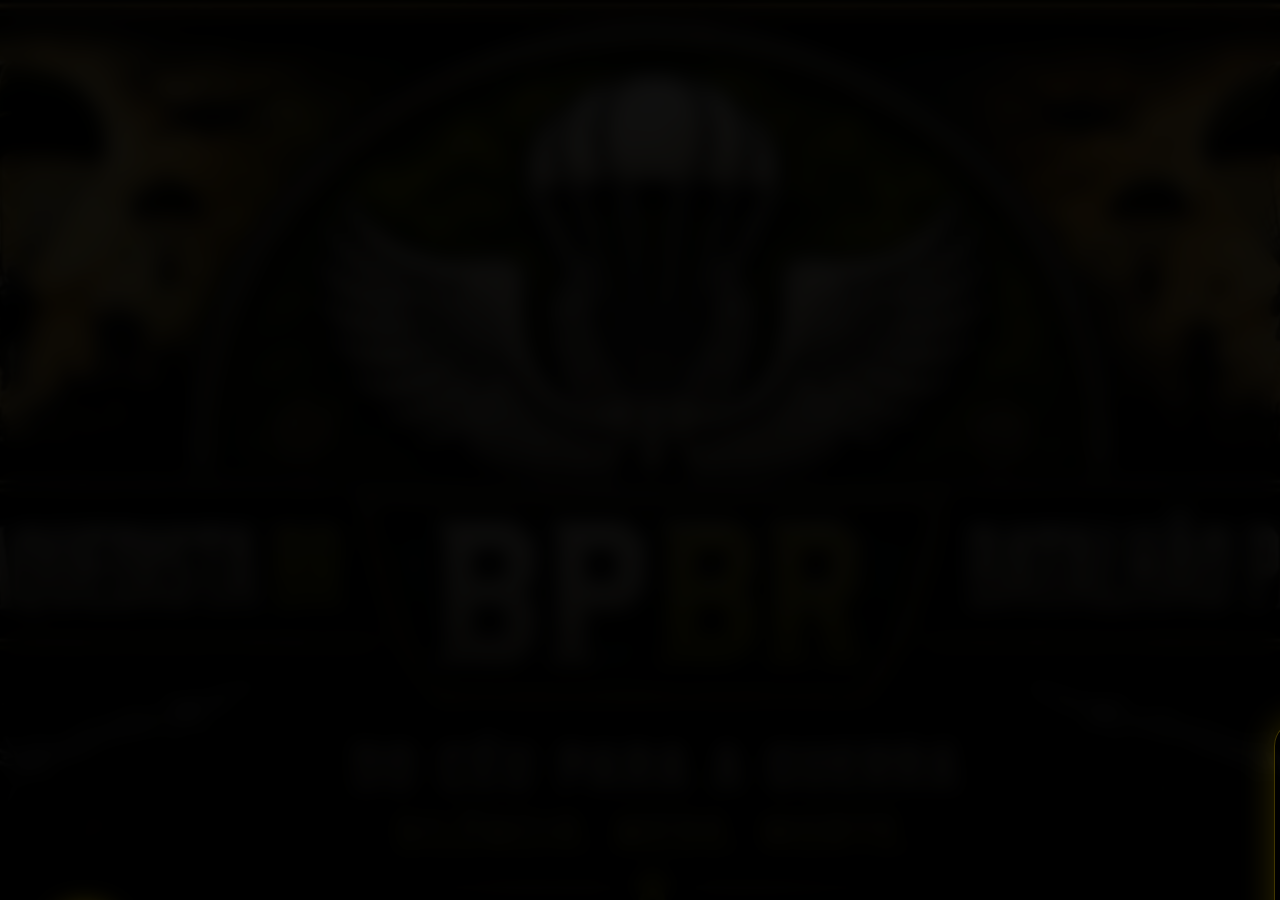
==== commit 33b8ffcd: "menu" ====
--- a/site-bf1-upload/index.html
+++ b/site-bf1-upload/index.html
@@ -36,21 +36,26 @@
         <button class="flag ar" onclick="trocarIdioma('es')" title="Español"></button>
     </div>
 
-    <!-- ========================================================= -->
+  <!-- ========================================================= -->
     <!-- MENU DO SITE -->
     <!-- ========================================================= -->
-    <nav class="menu">
-        <a href="#inicio">INÍCIO</a>
-        <a href="#servidores">SERVIDORES</a>
-        <a href="#eventos">EVENTOS</a>
-        <a href="#vip">VIP</a>
-        <a href="#sobre">SOBRE</a>
-        <a href="#alistamento">ALISTAMENTO</a>
-        <a href="#equipe">EQUIPE</a>
-        <a href="galeria.html">GALERIA</a>
-    </nav>
-
-</header>
+ 
+<nav class="menu">
+
+    <button class="menu-mobile-btn" onclick="toggleMenuMobile()">
+        ☰ MENU
+    </button>
+
+    <a href="#inicio">INÍCIO</a>
+    <a href="#servidores">SERVIDORES</a>
+    <a href="#eventos">EVENTOS</a>
+    <a href="#vip">VIP</a>
+    <a href="#sobre">SOBRE</a>
+    <a href="#alistamento">ALISTAMENTO</a>
+    <a href="#equipe">EQUIPE</a>
+    <a href="galeria.html">GALERIA</a>
+
+</nav>
 <!-- ========================================================= -->
 <!-- INÍCIO / BANNER PRINCIPAL -->
 <!-- Link do Discord principal abaixo -->
@@ -544,4 +549,4 @@
 <script src="script.js"></script>
 
 </body>
-</html>+</html>
--- a/site-bf1-upload/style.css
+++ b/site-bf1-upload/style.css
@@ -2323,4 +2323,159 @@
     .equipe-section .staff-card{
         overflow:hidden !important;
     }
-}+}
+/* =========================
+   AJUSTE MOBILE
+========================= */
+
+/* =========================
+   HEADER MOBILE PREMIUM
+========================= */
+@media (max-width: 768px) {
+
+    header {
+        position: relative !important;
+        height: auto !important;
+        padding: 16px 12px 18px !important;
+        display: flex !important;
+        flex-direction: column !important;
+        align-items: center !important;
+        gap: 14px !important;
+        background: rgba(0,0,0,.96) !important;
+    }
+
+    .logo {
+        display: flex !important;
+        align-items: center !important;
+        justify-content: center !important;
+        gap: 10px !important;
+        margin: 0 !important;
+    }
+
+    .logo img {
+        width: 46px !important;
+        height: 46px !important;
+        object-fit: contain !important;
+    }
+
+    .logo span,
+    .logo h1 {
+        font-size: 34px !important;
+        letter-spacing: 3px !important;
+        margin: 0 !important;
+        line-height: 1 !important;
+    }
+
+    .idiomas,
+    .language-selector {
+        display: flex !important;
+        justify-content: center !important;
+        align-items: center !important;
+        gap: 10px !important;
+        margin: 0 !important;
+    }
+
+    .flag,
+    .idiomas img,
+    .language-selector img {
+        width: 58px !important;
+        height: 36px !important;
+        object-fit: cover !important;
+        border-radius: 50px !important;
+    }
+
+    .menu,
+    nav ul {
+        display: flex !important;
+        flex-wrap: wrap !important;
+        justify-content: center !important;
+        gap: 8px !important;
+        padding: 0 !important;
+        margin: 0 !important;
+        max-width: 360px !important;
+    }
+
+    .menu a,
+    nav ul li a {
+        font-size: 12px !important;
+        padding: 7px 10px !important;
+        border: 1px solid rgba(255,215,0,.25) !important;
+        border-radius: 999px !important;
+        background: rgba(255,255,255,.04) !important;
+        text-decoration: none !important;
+    }
+
+    #inicio {
+        padding: 40px 14px 65px !important;
+        min-height: auto !important;
+    }
+
+    #inicio h1 {
+        font-size: 38px !important;
+        line-height: 1.12 !important;
+        margin-bottom: 18px !important;
+    }
+
+    #inicio p {
+        font-size: 18px !important;
+        margin-bottom: 28px !important;
+    }
+
+    #inicio button {
+        width: 88% !important;
+        max-width: 360px !important;
+        padding: 18px 12px !important;
+        font-size: 18px !important;
+        border-radius: 14px !important;
+    }
+}
+/* =========================
+   ALISTAMENTO MOBILE COMPACTO
+========================= */
+@media (max-width: 768px) {
+
+    #alistamento {
+        padding: 45px 16px !important;
+    }
+
+    #alistamento .subtitulo {
+        font-size: 14px !important;
+        letter-spacing: 5px !important;
+        margin-bottom: 14px !important;
+    }
+
+    #alistamento-titulo {
+        font-size: 42px !important;
+        margin-bottom: 22px !important;
+        line-height: 1 !important;
+    }
+
+    #alistamento-texto {
+        font-size: 20px !important;
+        line-height: 1.45 !important;
+        margin-bottom: 28px !important;
+    }
+
+    .alistamento-lista {
+        gap: 10px !important;
+        margin: 25px 0 !important;
+    }
+
+    .alistamento-lista li {
+        font-size: 19px !important;
+        line-height: 1.25 !important;
+        padding: 14px 10px !important;
+    }
+
+    #alistamento p:last-of-type {
+        font-size: 18px !important;
+        line-height: 1.35 !important;
+        margin: 24px 0 !important;
+    }
+
+    #alistamento-btn {
+        width: 90% !important;
+        padding: 17px 12px !important;
+        font-size: 17px !important;
+    }
+}
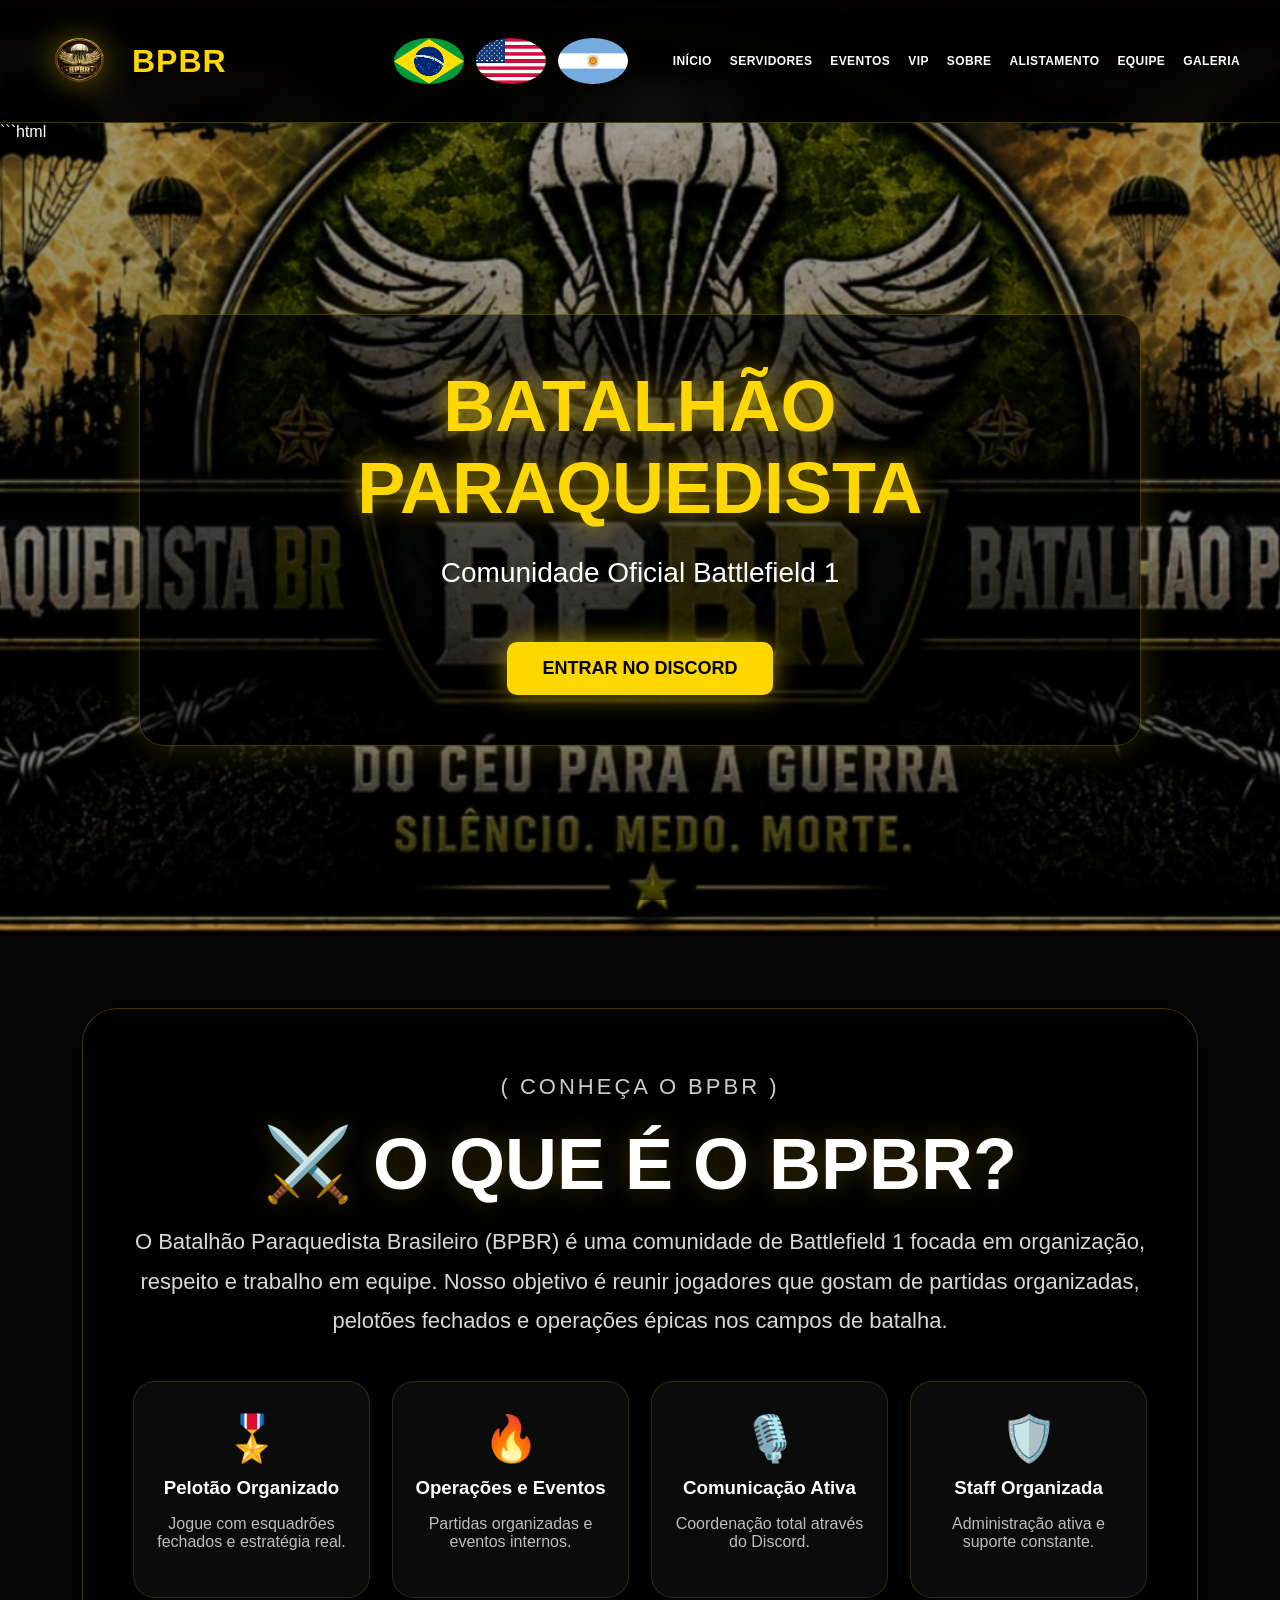
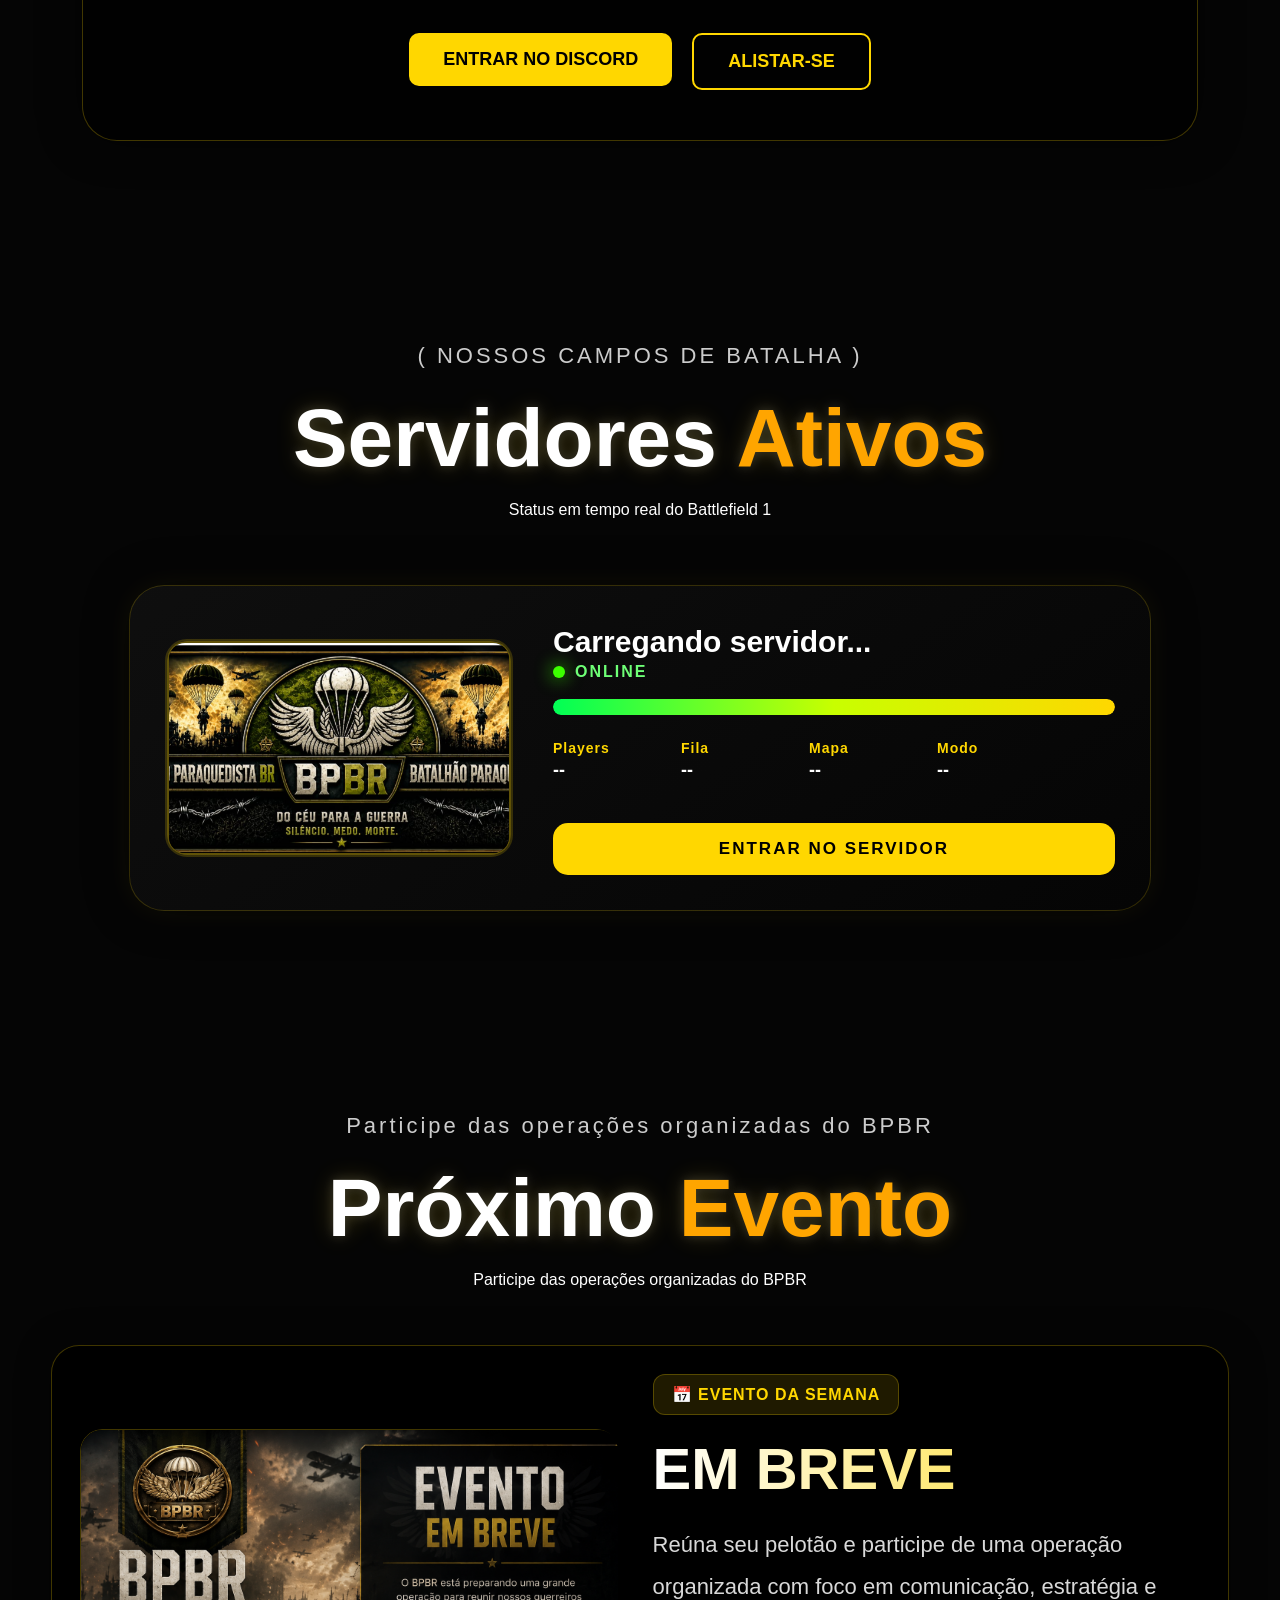
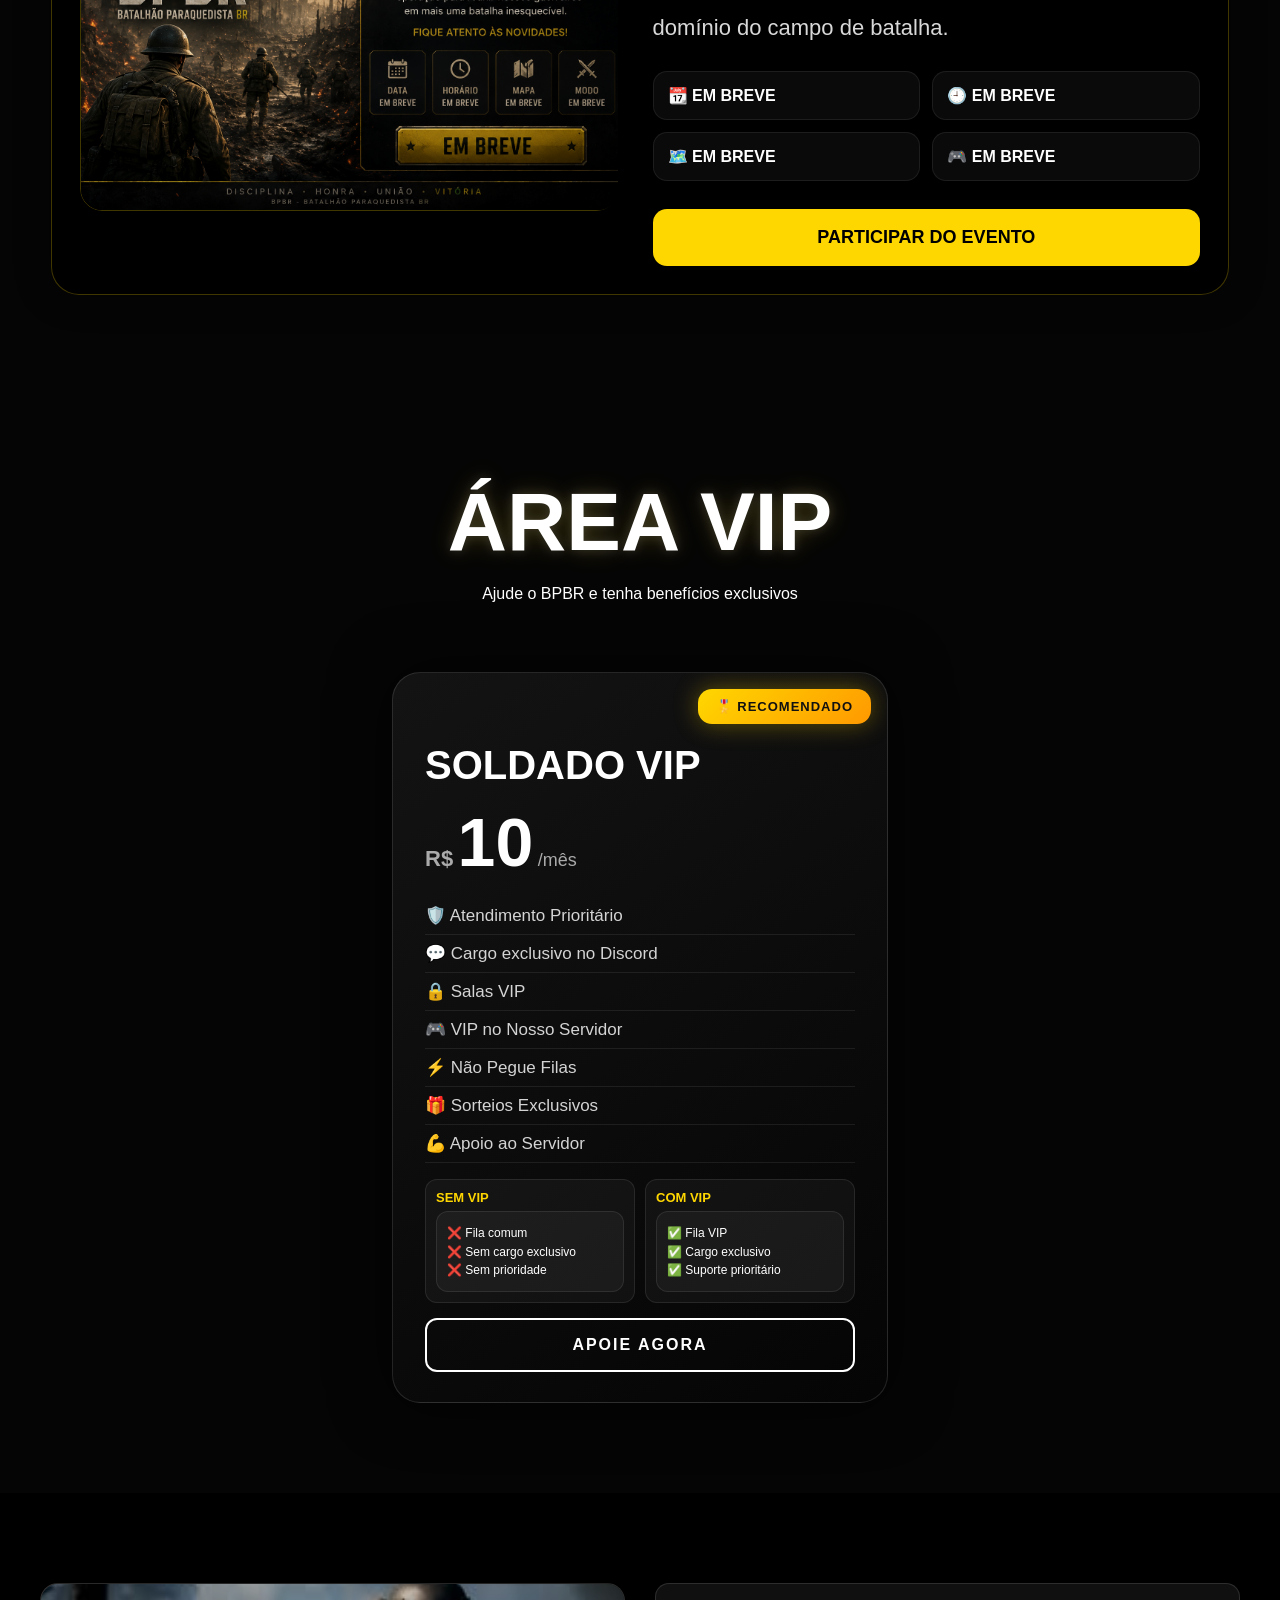
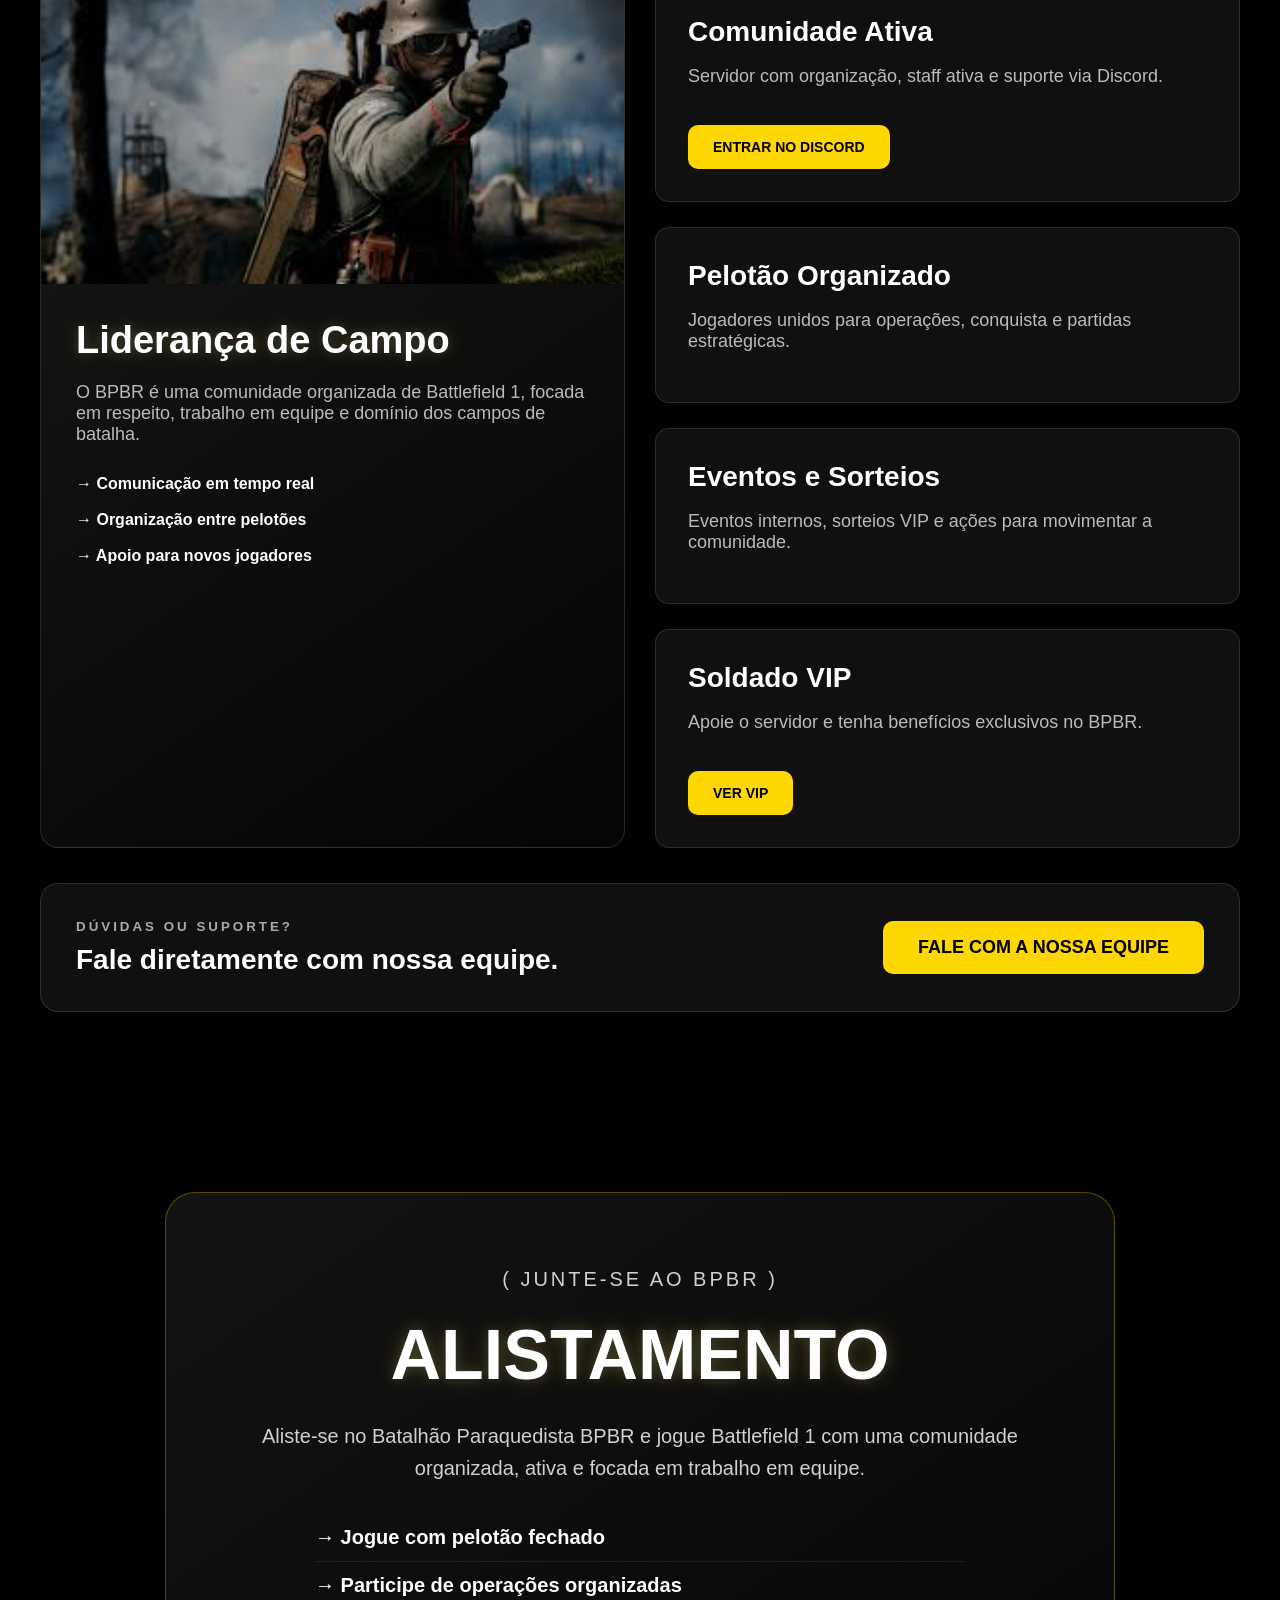
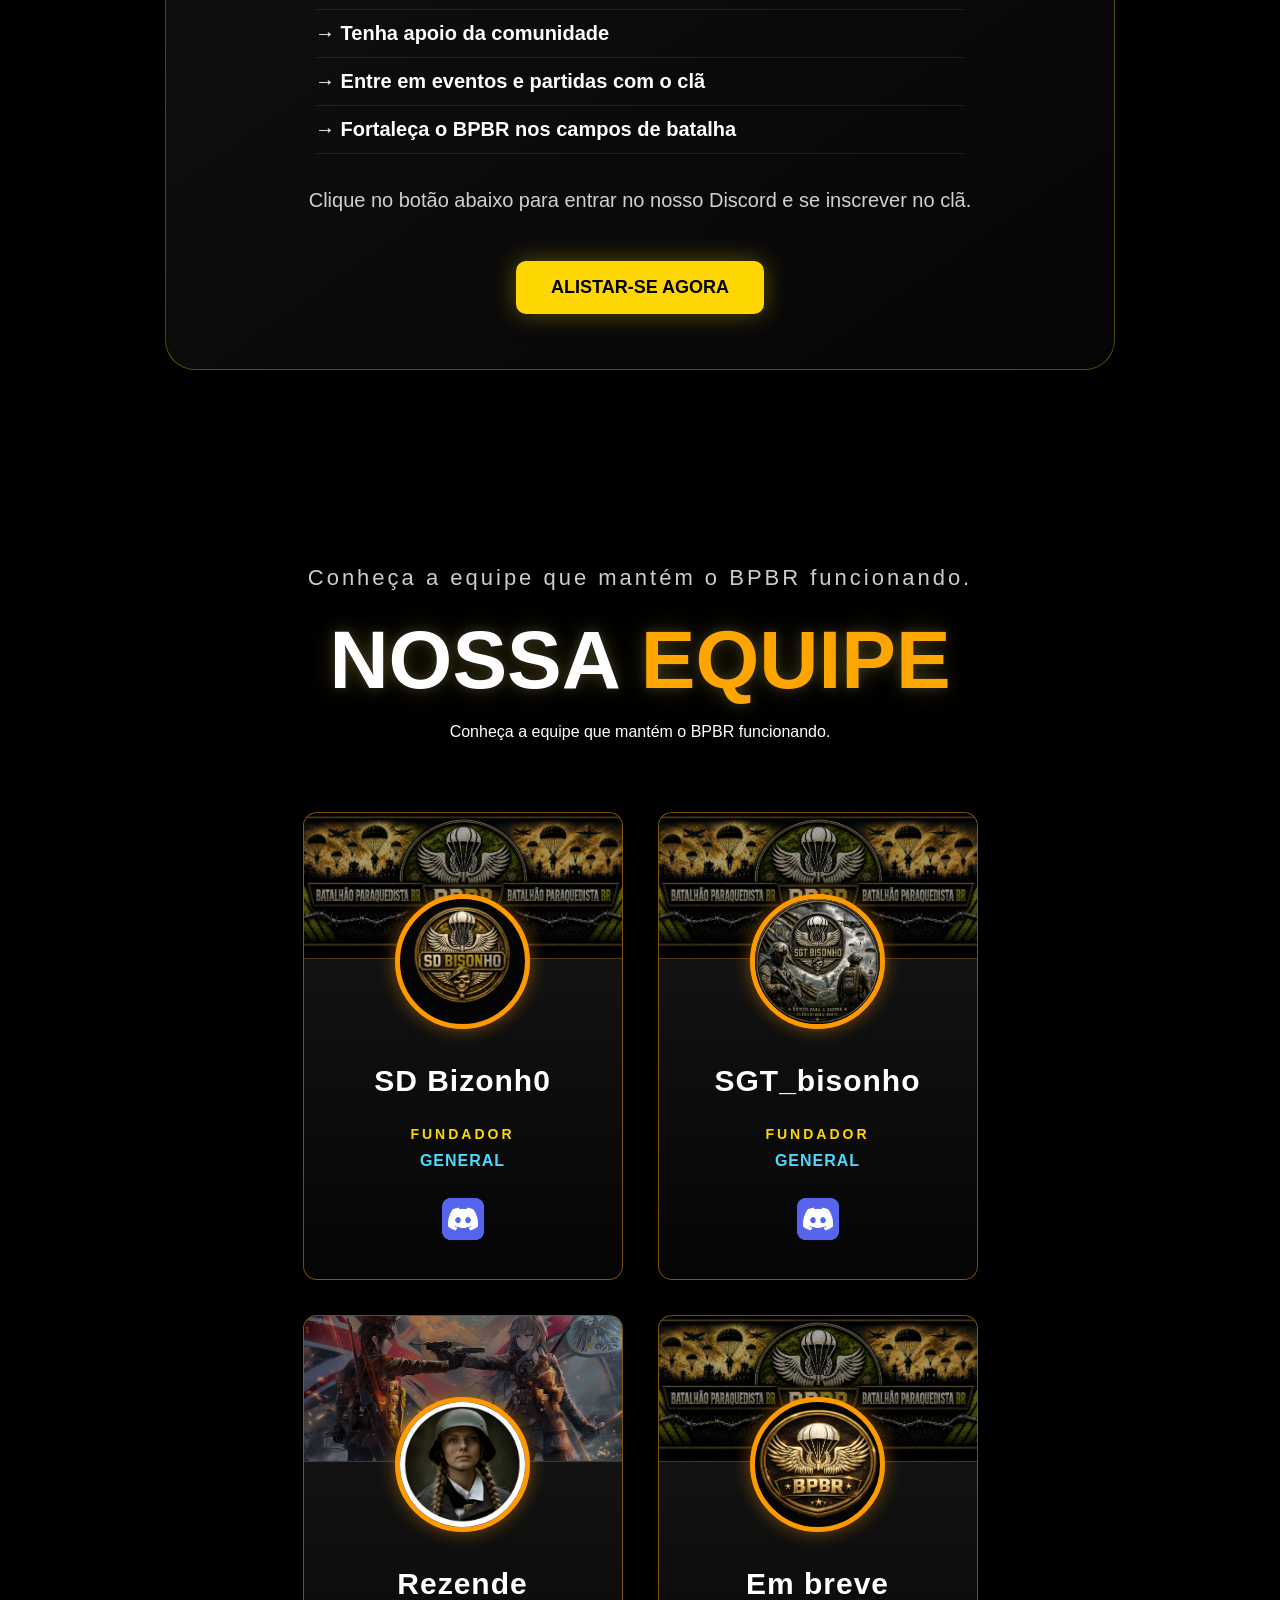
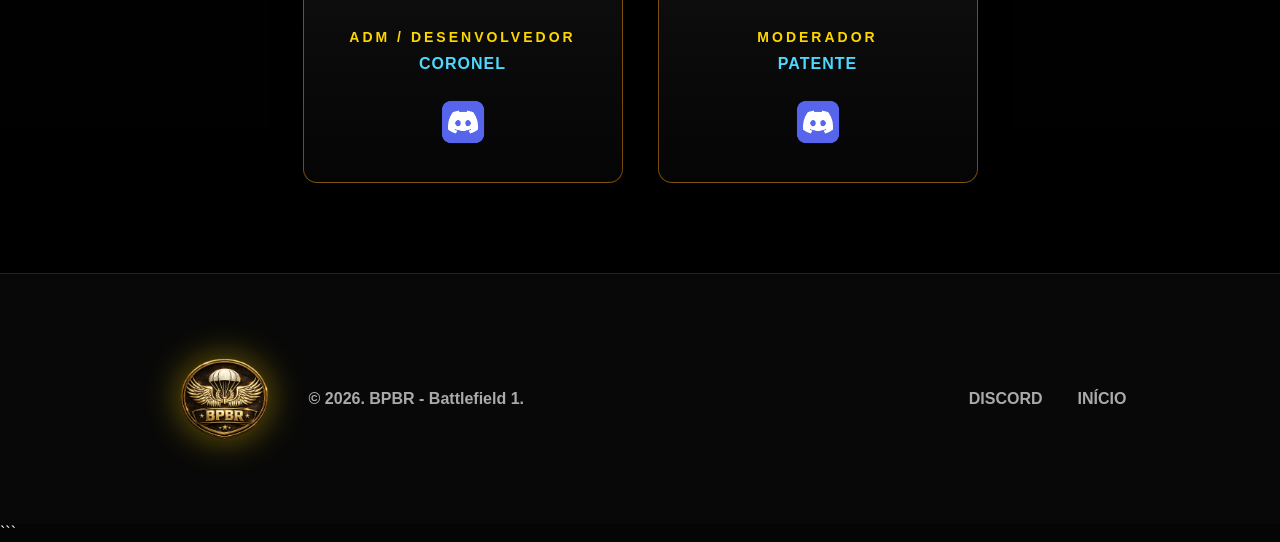
==== commit 2b291d11: "html arrumado" ====
--- a/site-bf1-upload/index.html
+++ b/site-bf1-upload/index.html
@@ -1,3 +1,5 @@
+
+```html
 <!DOCTYPE html>
 <html lang="pt-br">
 
@@ -36,26 +38,29 @@
         <button class="flag ar" onclick="trocarIdioma('es')" title="Español"></button>
     </div>
 
-  <!-- ========================================================= -->
+    <!-- ========================================================= -->
     <!-- MENU DO SITE -->
     <!-- ========================================================= -->
- 
-<nav class="menu">
-
-    <button class="menu-mobile-btn" onclick="toggleMenuMobile()">
-        ☰ MENU
-    </button>
-
-    <a href="#inicio">INÍCIO</a>
-    <a href="#servidores">SERVIDORES</a>
-    <a href="#eventos">EVENTOS</a>
-    <a href="#vip">VIP</a>
-    <a href="#sobre">SOBRE</a>
-    <a href="#alistamento">ALISTAMENTO</a>
-    <a href="#equipe">EQUIPE</a>
-    <a href="galeria.html">GALERIA</a>
-
-</nav>
+
+    <nav class="menu">
+
+        <button class="menu-mobile-btn" onclick="toggleMenuMobile()">
+            ☰ MENU
+        </button>
+
+        <a href="#inicio">INÍCIO</a>
+        <a href="#servidores">SERVIDORES</a>
+        <a href="#eventos">EVENTOS</a>
+        <a href="#vip">VIP</a>
+        <a href="#sobre">SOBRE</a>
+        <a href="#alistamento">ALISTAMENTO</a>
+        <a href="#equipe">EQUIPE</a>
+        <a href="galeria.html">GALERIA</a>
+
+    </nav>
+
+</header>
+
 <!-- ========================================================= -->
 <!-- INÍCIO / BANNER PRINCIPAL -->
 <!-- Link do Discord principal abaixo -->
@@ -201,6 +206,7 @@
         </div>
     </div>
 </section>
+
 <!-- ========================================================= -->
 <!-- EVENTOS BPBR -->
 <!-- Para trocar o evento, edite o título, data, horário e imagem abaixo -->
@@ -249,6 +255,7 @@
 
     </div>
 </section>
+
 <!-- ========================================================= -->
 <!-- ÁREA VIP -->
 <!-- Trocar link da LivePix no botão APOIE AGORA -->
@@ -262,8 +269,8 @@
     <p id="vip-aviso-moeda" class="aviso-moeda"></p>
 
     <div class="vip-premium-card">
-   <div class="vip-selo">🎖️ RECOMENDADO</div>
-    <div class="vip-barra"></div>
+        <div class="vip-selo">🎖️ RECOMENDADO</div>
+        <div class="vip-barra"></div>
 
         <h3 id="vip-nome">SOLDADO VIP</h3>
 
@@ -282,25 +289,26 @@
             <li class="vip-beneficio">🎁 Sorteios Exclusivos</li>
             <li class="vip-beneficio">💪 Apoio ao Servidor</li>
         </ul>
+
         <div class="vip-comparativo">
-    <div>
-        <h4 id="sem-vip">SEM VIP</h4>
-        <div class="sem-vip-list">
-            <p>❌ Fila comum</p>
-            <p>❌ Sem cargo exclusivo</p>
-            <p>❌ Sem prioridade</p>
-        </div>
-    </div>
-
-    <div>
-        <h4 id="com-vip">COM VIP</h4>
-        <div class="com-vip-list">
-            <p>✅ Fila VIP</p>
-            <p>✅ Cargo exclusivo</p>
-            <p>✅ Suporte prioritário</p>
-        </div>
-    </div>
-</div>
+            <div>
+                <h4 id="sem-vip">SEM VIP</h4>
+                <div class="sem-vip-list">
+                    <p>❌ Fila comum</p>
+                    <p>❌ Sem cargo exclusivo</p>
+                    <p>❌ Sem prioridade</p>
+                </div>
+            </div>
+
+            <div>
+                <h4 id="com-vip">COM VIP</h4>
+                <div class="com-vip-list">
+                    <p>✅ Fila VIP</p>
+                    <p>✅ Cargo exclusivo</p>
+                    <p>✅ Suporte prioritário</p>
+                </div>
+            </div>
+        </div>
 
         <!-- TROCAR LINK DA LIVEPIX AQUI -->
         <a href="https://widget.livepix.gg/embed/d96b1692-883a-4941-a4e0-ec56e4cf4d7e" target="_blank">
@@ -420,14 +428,6 @@
 <!-- ========================================================= -->
 <!-- EQUIPE / STAFF -->
 <!-- Para adicionar ADM novo: copie um bloco staff-card -->
-<!-- Imagens usadas:
-     img/bizonho.png
-     img/bizonhofundo.png
-     img/rezende.png
-     img/rezendefundo.png
-     img/logo-bpbr.png
-     img/discord.png
--->
 <!-- ========================================================= -->
 
 <section id="equipe" class="secao equipe-section">
@@ -482,7 +482,7 @@
         <!-- CARD 3 - Rezende -->
         <div class="staff-card">
             <div class="staff-cover">
-                <img src="img/rezendefundo.png"" alt="Fundo Rezende">
+                <img src="img/rezendefundo.png" alt="Fundo Rezende">
             </div>
 
             <div class="staff-avatar">
@@ -550,3 +550,5 @@
 
 </body>
 </html>
+```
+
--- a/site-bf1-upload/style.css
+++ b/site-bf1-upload/style.css
@@ -1167,7 +1167,8 @@
         font-size:42px;
     }
 
-    .vantagens-grid{column;
+    .vantagens-grid{
+        grid-template-columns:1fr;
     }
 
     .staff-grid{
@@ -1340,15 +1341,6 @@
     margin:0 !important;
     transition:.25s ease;
     cursor:default;
-        grid-template-columns:1fr;
-    }
-
-    .apresentacao-card h2{
-        font-size:42px;
-    }
-
-    .apresentacao-botoes{
-        flex-direction:
 }
 
 .server-info-premium p:hover{
@@ -2479,3 +2471,354 @@
         font-size: 17px !important;
     }
 }
+/* =========================
+   MENU HAMBÚRGUER MOBILE
+========================= */
+
+.menu-mobile-btn {
+    display: none;
+}
+
+@media (max-width: 768px) {
+
+    .menu-mobile-btn {
+        display: block !important;
+        background: linear-gradient(135deg, #ffd700, #ffae00);
+        color: #000;
+        border: none;
+        border-radius: 999px;
+        padding: 11px 22px;
+        font-size: 14px;
+        font-weight: 900;
+        letter-spacing: 1px;
+        cursor: pointer;
+        box-shadow: 0 0 18px rgba(255, 215, 0, .45);
+        margin: 5px auto 0;
+    }
+
+    .menu {
+        display: flex !important;
+        flex-direction: column !important;
+        align-items: center !important;
+        gap: 10px !important;
+    }
+
+    .menu a {
+        display: none !important;
+    }
+
+    .menu.menu-aberto a {
+        display: block !important;
+        width: 220px;
+        text-align: center;
+        padding: 11px 14px !important;
+        border-radius: 12px !important;
+        background: rgba(255,255,255,.06) !important;
+        border: 1px solid rgba(255,215,0,.25) !important;
+    }
+}
+
+/* =====================================================
+   CORREÇÃO FINAL BPBR - DESKTOP + MOBILE
+   Mantenha este bloco SEMPRE no final do arquivo.
+===================================================== */
+
+.menu-mobile-btn{
+    display:none !important;
+}
+
+@media (min-width: 901px){
+
+    body{
+        padding-top:123px !important;
+    }
+
+    header{
+        position:fixed !important;
+        top:0 !important;
+        left:0 !important;
+        right:0 !important;
+        bottom:auto !important;
+        width:100% !important;
+        height:123px !important;
+        padding:16px 40px !important;
+        display:flex !important;
+        flex-direction:row !important;
+        align-items:center !important;
+        justify-content:space-between !important;
+        gap:20px !important;
+        background:rgba(0,0,0,.92) !important;
+        border-bottom:1px solid rgba(255,215,0,.25) !important;
+        z-index:99999 !important;
+        box-sizing:border-box !important;
+        transform:none !important;
+    }
+
+    .logo{
+        display:flex !important;
+        align-items:center !important;
+        justify-content:flex-start !important;
+        gap:14px !important;
+        margin:0 !important;
+        flex:0 0 auto !important;
+    }
+
+    .logo img{
+        width:78px !important;
+        height:78px !important;
+        object-fit:contain !important;
+    }
+
+    .logo span,
+    .logo h1{
+        font-size:32px !important;
+        line-height:1 !important;
+        margin:0 !important;
+        color:#ffd700 !important;
+    }
+
+    .idiomas,
+    .language-selector{
+        display:flex !important;
+        align-items:center !important;
+        justify-content:center !important;
+        gap:12px !important;
+        margin-left:auto !important;
+        margin-right:25px !important;
+        flex:0 0 auto !important;
+    }
+
+    .flag,
+    .idiomas img,
+    .language-selector img{
+        width:46px !important;
+        height:46px !important;
+        border-radius:50% !important;
+        object-fit:cover !important;
+    }
+
+    nav,
+    .menu{
+        display:flex !important;
+        flex-direction:row !important;
+        align-items:center !important;
+        justify-content:flex-end !important;
+        flex-wrap:nowrap !important;
+        gap:18px !important;
+        width:auto !important;
+        max-width:none !important;
+        margin:0 !important;
+        padding:0 !important;
+        position:static !important;
+        transform:none !important;
+    }
+
+    nav a,
+    .menu a{
+        display:inline-block !important;
+        width:auto !important;
+        color:#fff !important;
+        text-decoration:none !important;
+        background:transparent !important;
+        border:none !important;
+        border-radius:0 !important;
+        padding:0 !important;
+        margin:0 !important;
+        font-size:12px !important;
+        font-weight:800 !important;
+        white-space:nowrap !important;
+    }
+
+    .secao{
+        min-height:calc(100vh - 123px) !important;
+        padding:90px 20px !important;
+    }
+
+    #inicio,
+    .hero{
+        display:flex !important;
+        flex-direction:column !important;
+        align-items:center !important;
+        justify-content:center !important;
+        text-align:center !important;
+        min-height:calc(100vh - 123px) !important;
+        padding:90px 20px !important;
+        margin:0 !important;
+        box-sizing:border-box !important;
+    }
+
+    #inicio .container,
+    .hero .container{
+        margin:0 auto !important;
+        max-width:900px !important;
+        width:auto !important;
+        transform:none !important;
+    }
+}
+
+@media (max-width: 900px){
+
+    body{
+        padding-top:0 !important;
+    }
+
+    header{
+        position:relative !important;
+        top:auto !important;
+        left:auto !important;
+        right:auto !important;
+        bottom:auto !important;
+        width:100% !important;
+        height:auto !important;
+        padding:16px 12px 18px !important;
+        display:flex !important;
+        flex-direction:column !important;
+        align-items:center !important;
+        justify-content:center !important;
+        gap:14px !important;
+        background:rgba(0,0,0,.96) !important;
+        z-index:999 !important;
+        box-sizing:border-box !important;
+    }
+
+    .logo{
+        display:flex !important;
+        align-items:center !important;
+        justify-content:center !important;
+        gap:10px !important;
+        margin:0 !important;
+    }
+
+    .logo img{
+        width:46px !important;
+        height:46px !important;
+        object-fit:contain !important;
+    }
+
+    .logo span,
+    .logo h1{
+        font-size:34px !important;
+        letter-spacing:3px !important;
+        margin:0 !important;
+        line-height:1 !important;
+    }
+
+    .idiomas,
+    .language-selector{
+        display:flex !important;
+        justify-content:center !important;
+        align-items:center !important;
+        gap:10px !important;
+        margin:0 !important;
+    }
+
+    .flag,
+    .idiomas img,
+    .language-selector img{
+        width:58px !important;
+        height:36px !important;
+        object-fit:cover !important;
+        border-radius:50px !important;
+    }
+
+    nav.menu,
+    .menu{
+        display:flex !important;
+        flex-direction:column !important;
+        align-items:center !important;
+        justify-content:center !important;
+        gap:10px !important;
+        width:100% !important;
+        max-width:360px !important;
+        margin:0 auto !important;
+        padding:0 !important;
+    }
+
+    .menu-mobile-btn{
+        display:block !important;
+        background:linear-gradient(135deg, #ffd700, #ffae00) !important;
+        color:#000 !important;
+        border:none !important;
+        border-radius:999px !important;
+        padding:11px 22px !important;
+        font-size:14px !important;
+        font-weight:900 !important;
+        letter-spacing:1px !important;
+        cursor:pointer !important;
+        box-shadow:0 0 18px rgba(255,215,0,.45) !important;
+        margin:4px auto 0 !important;
+    }
+
+    .menu a{
+        display:none !important;
+    }
+
+    .menu.menu-aberto a{
+        display:block !important;
+        width:220px !important;
+        text-align:center !important;
+        padding:11px 14px !important;
+        border-radius:12px !important;
+        background:rgba(255,255,255,.06) !important;
+        border:1px solid rgba(255,215,0,.25) !important;
+        color:#fff !important;
+        text-decoration:none !important;
+        font-size:13px !important;
+        font-weight:900 !important;
+    }
+
+    .secao{
+        padding:60px 16px 70px !important;
+        min-height:auto !important;
+    }
+
+    #inicio,
+    .hero{
+        padding:45px 14px 65px !important;
+        min-height:auto !important;
+    }
+
+    #inicio h1,
+    .hero h1{
+        font-size:38px !important;
+        line-height:1.12 !important;
+        margin-bottom:18px !important;
+    }
+
+    #inicio p,
+    .hero p{
+        font-size:18px !important;
+        margin-bottom:28px !important;
+    }
+
+    #inicio button,
+    .hero button{
+        width:88% !important;
+        max-width:360px !important;
+        padding:18px 12px !important;
+        font-size:18px !important;
+        border-radius:14px !important;
+    }
+
+    .alistamento-card{
+        width:90% !important;
+        padding:28px 20px !important;
+    }
+
+    .alistamento-card h2{
+        font-size:38px !important;
+        line-height:1.05 !important;
+        margin-bottom:20px !important;
+    }
+
+    .alistamento-card p{
+        font-size:18px !important;
+        line-height:1.45 !important;
+    }
+
+    .alistamento-card li{
+        font-size:18px !important;
+        line-height:1.25 !important;
+        padding:11px 0 !important;
+    }
+}
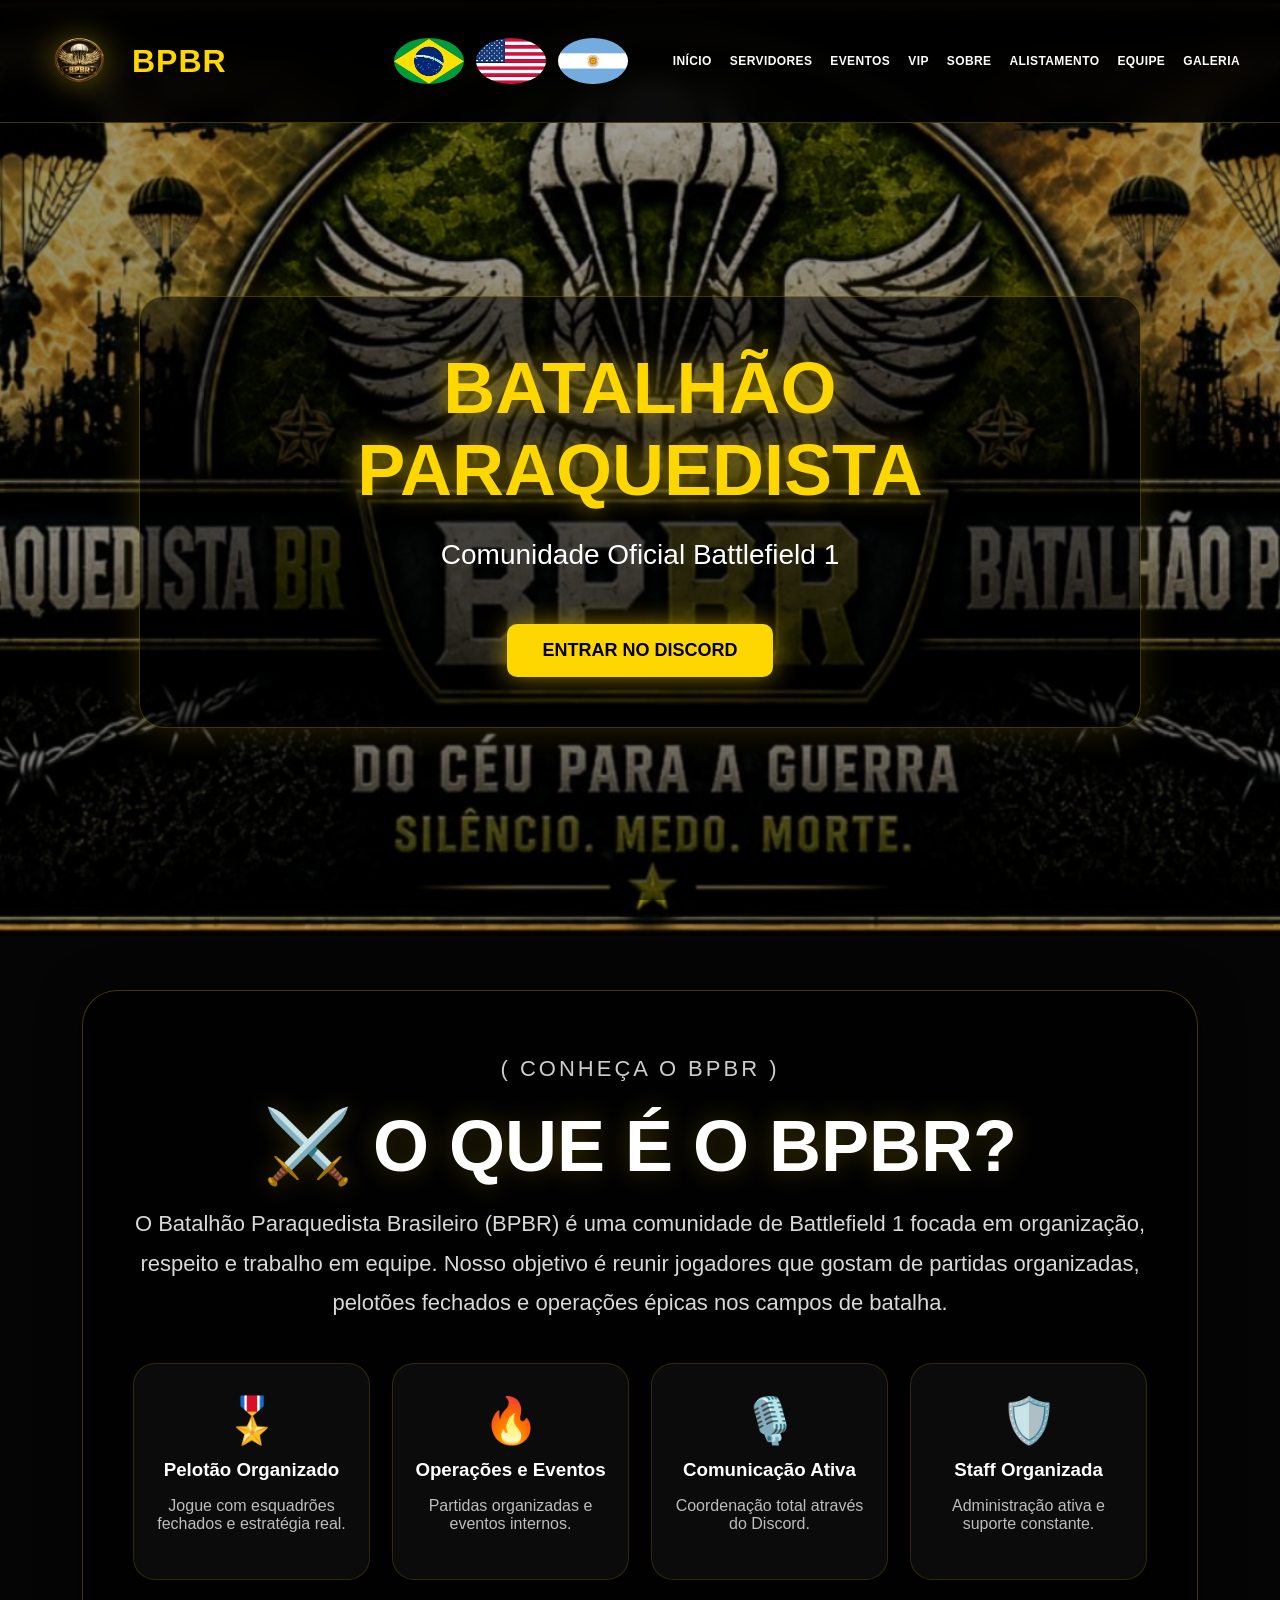
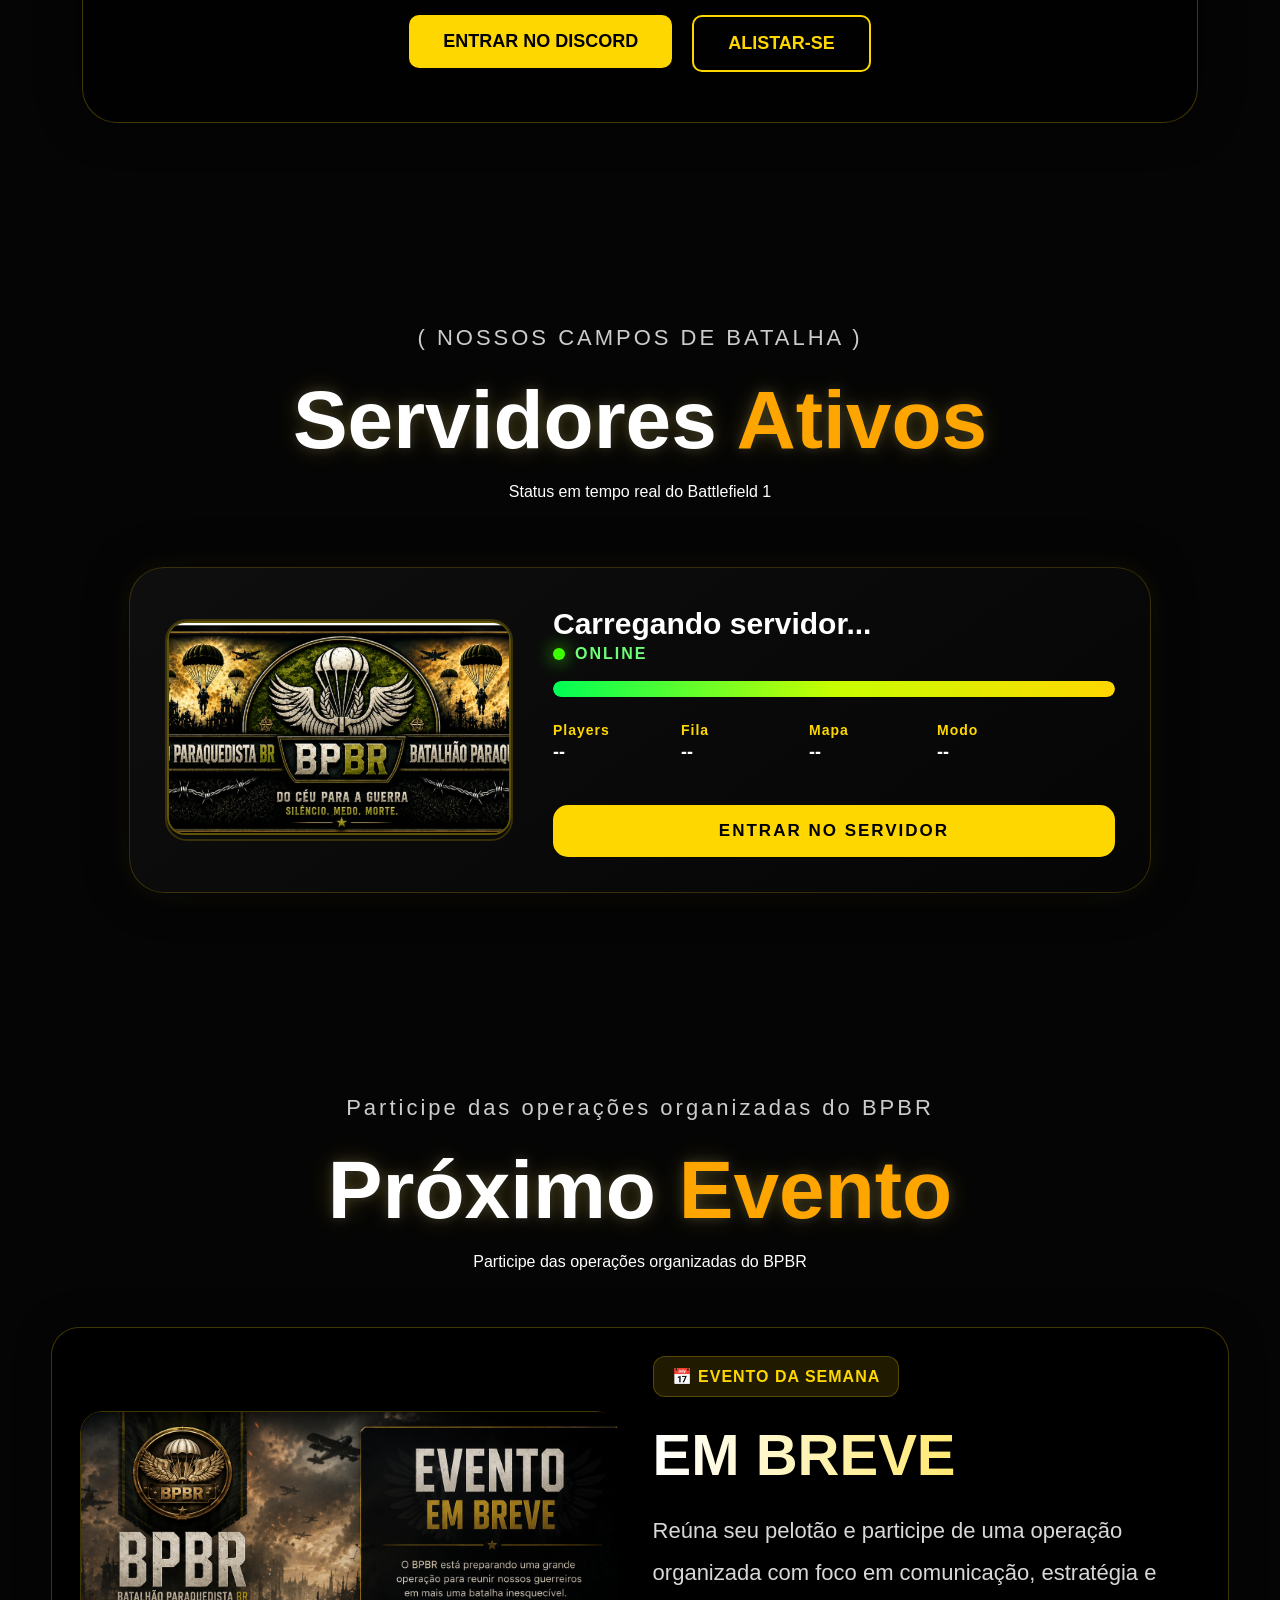
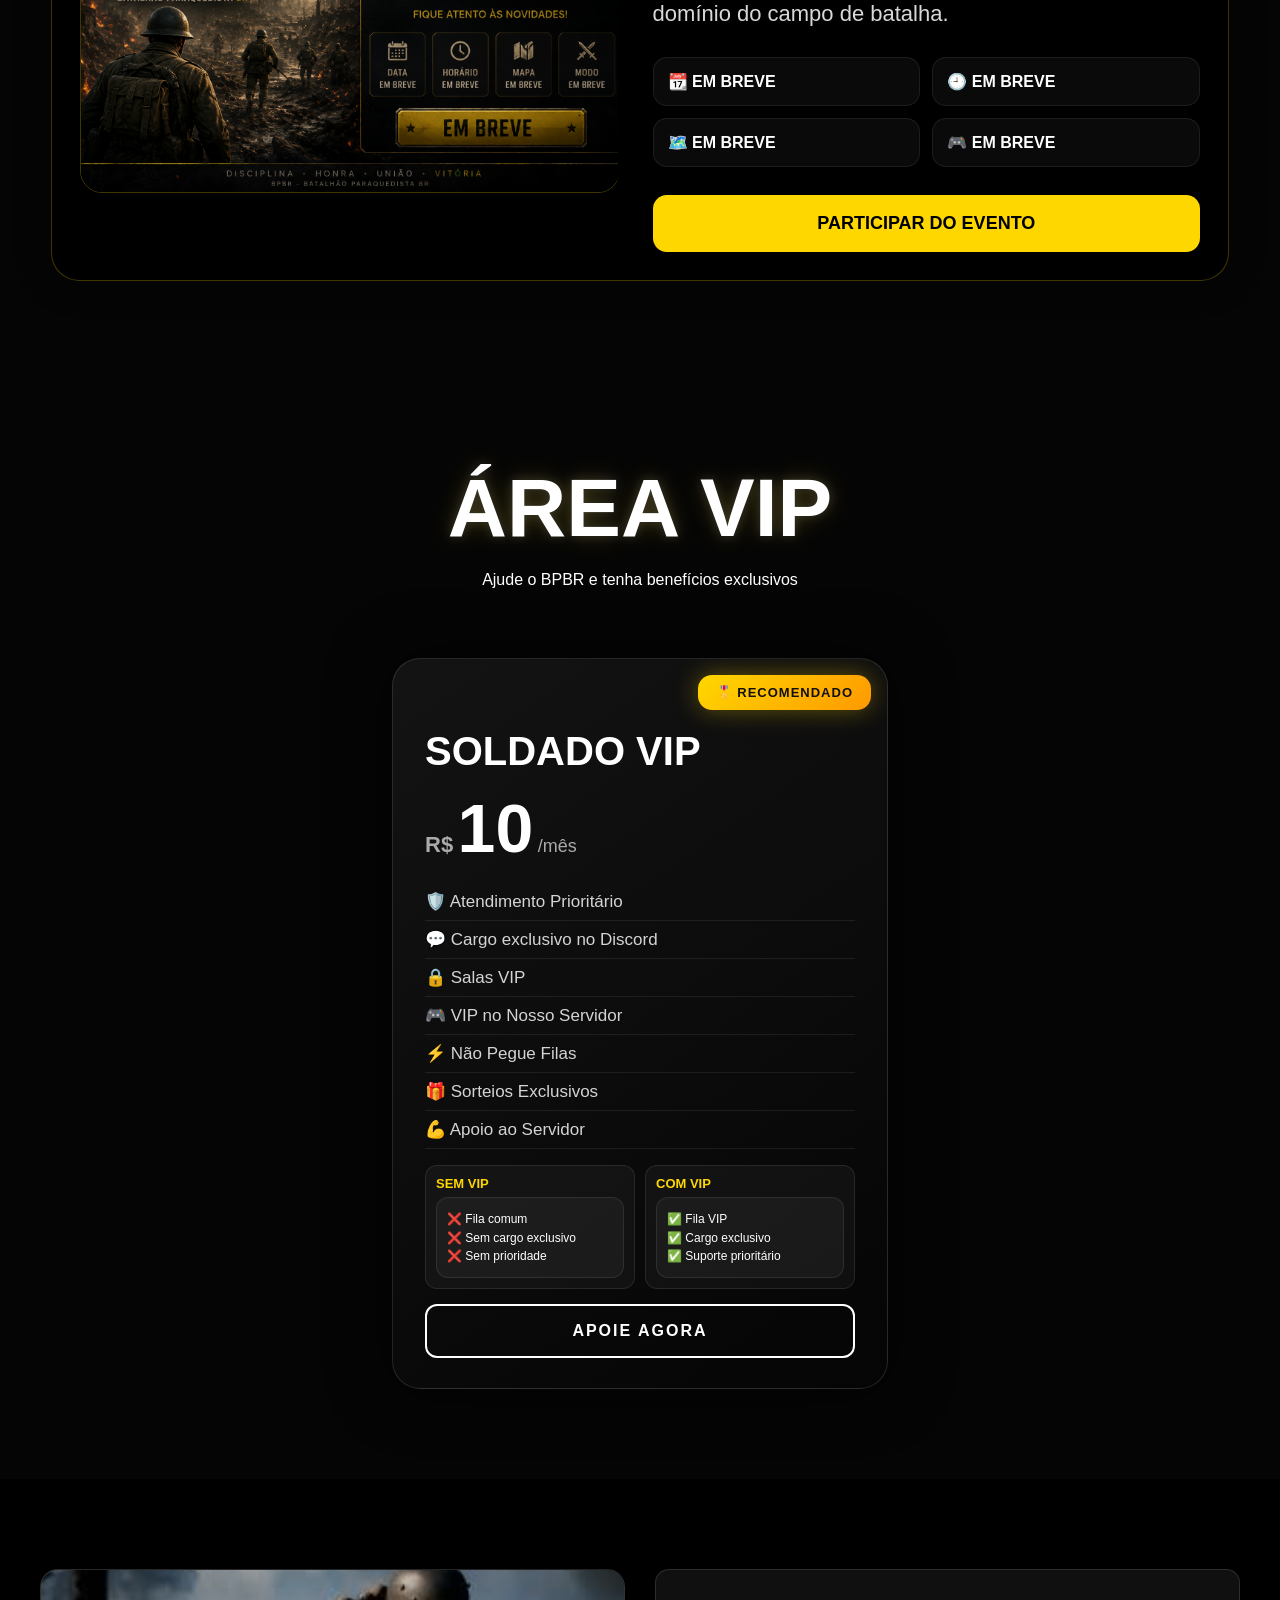
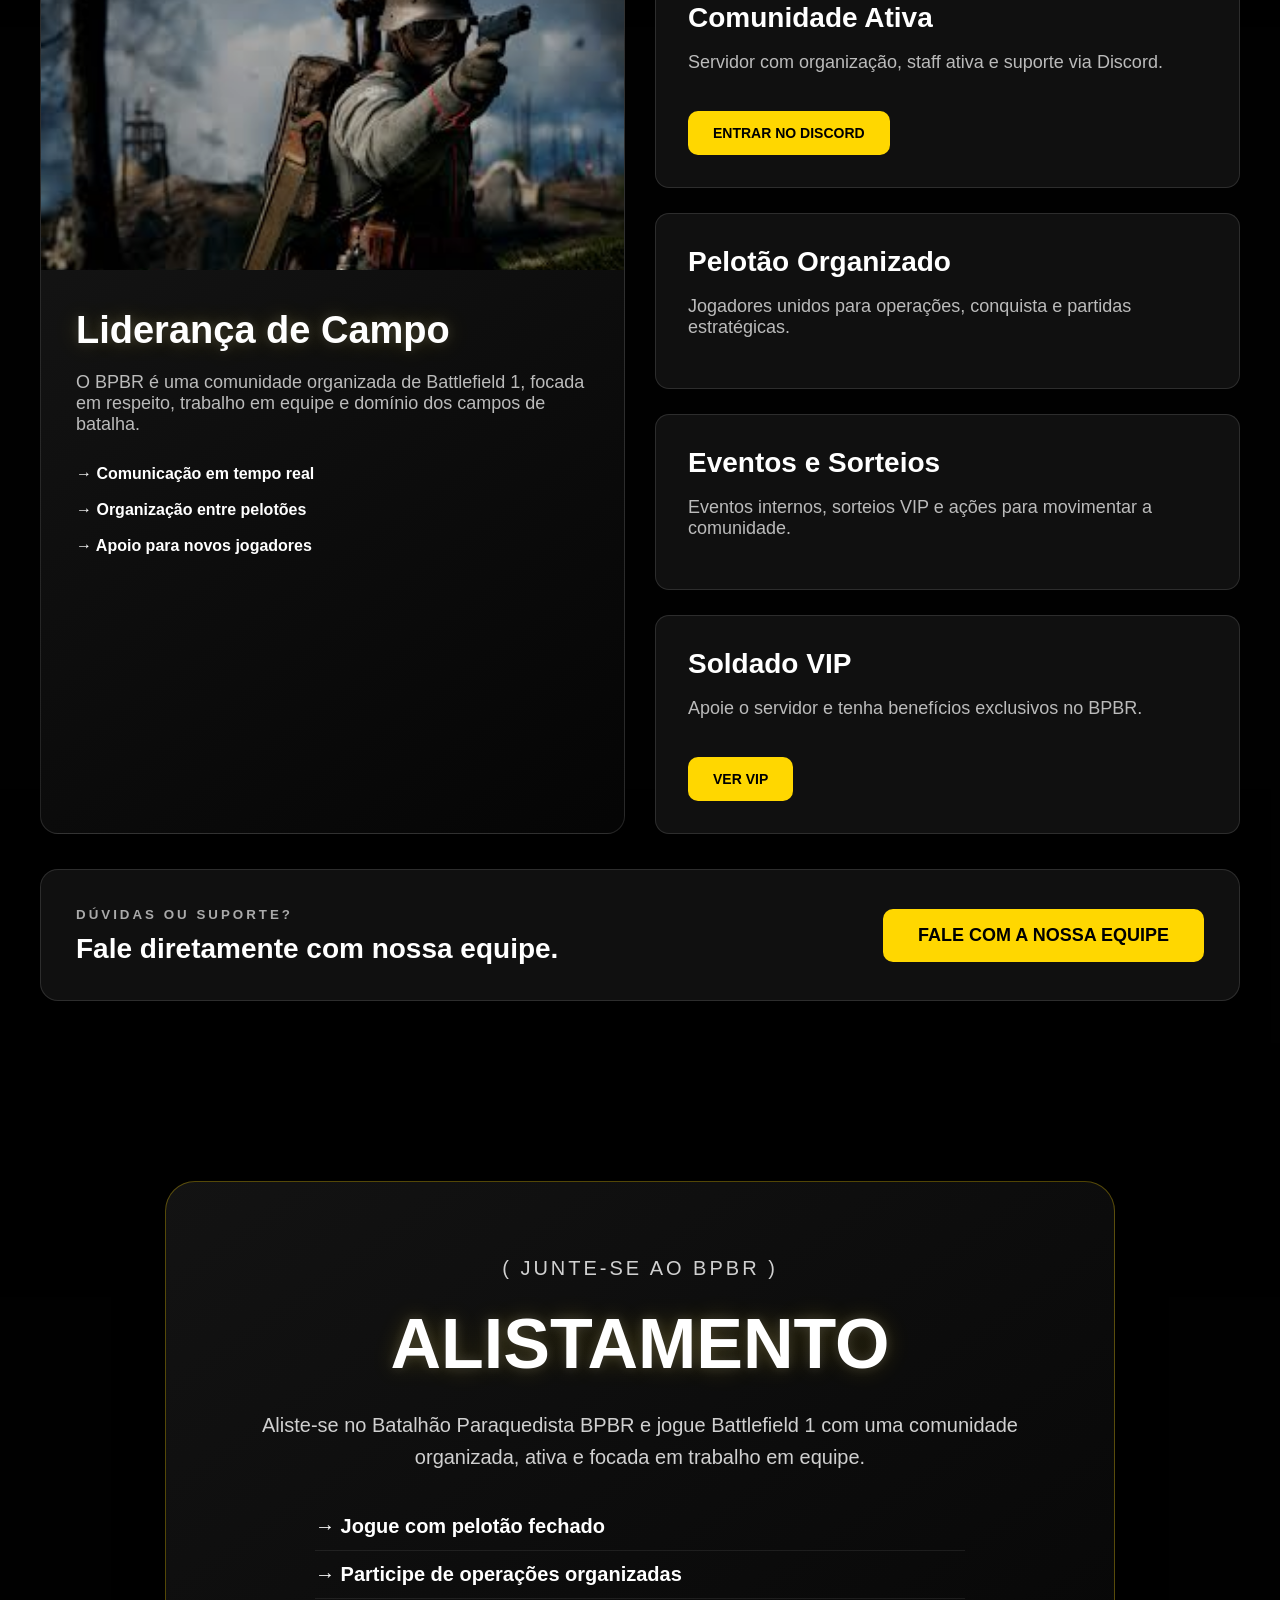
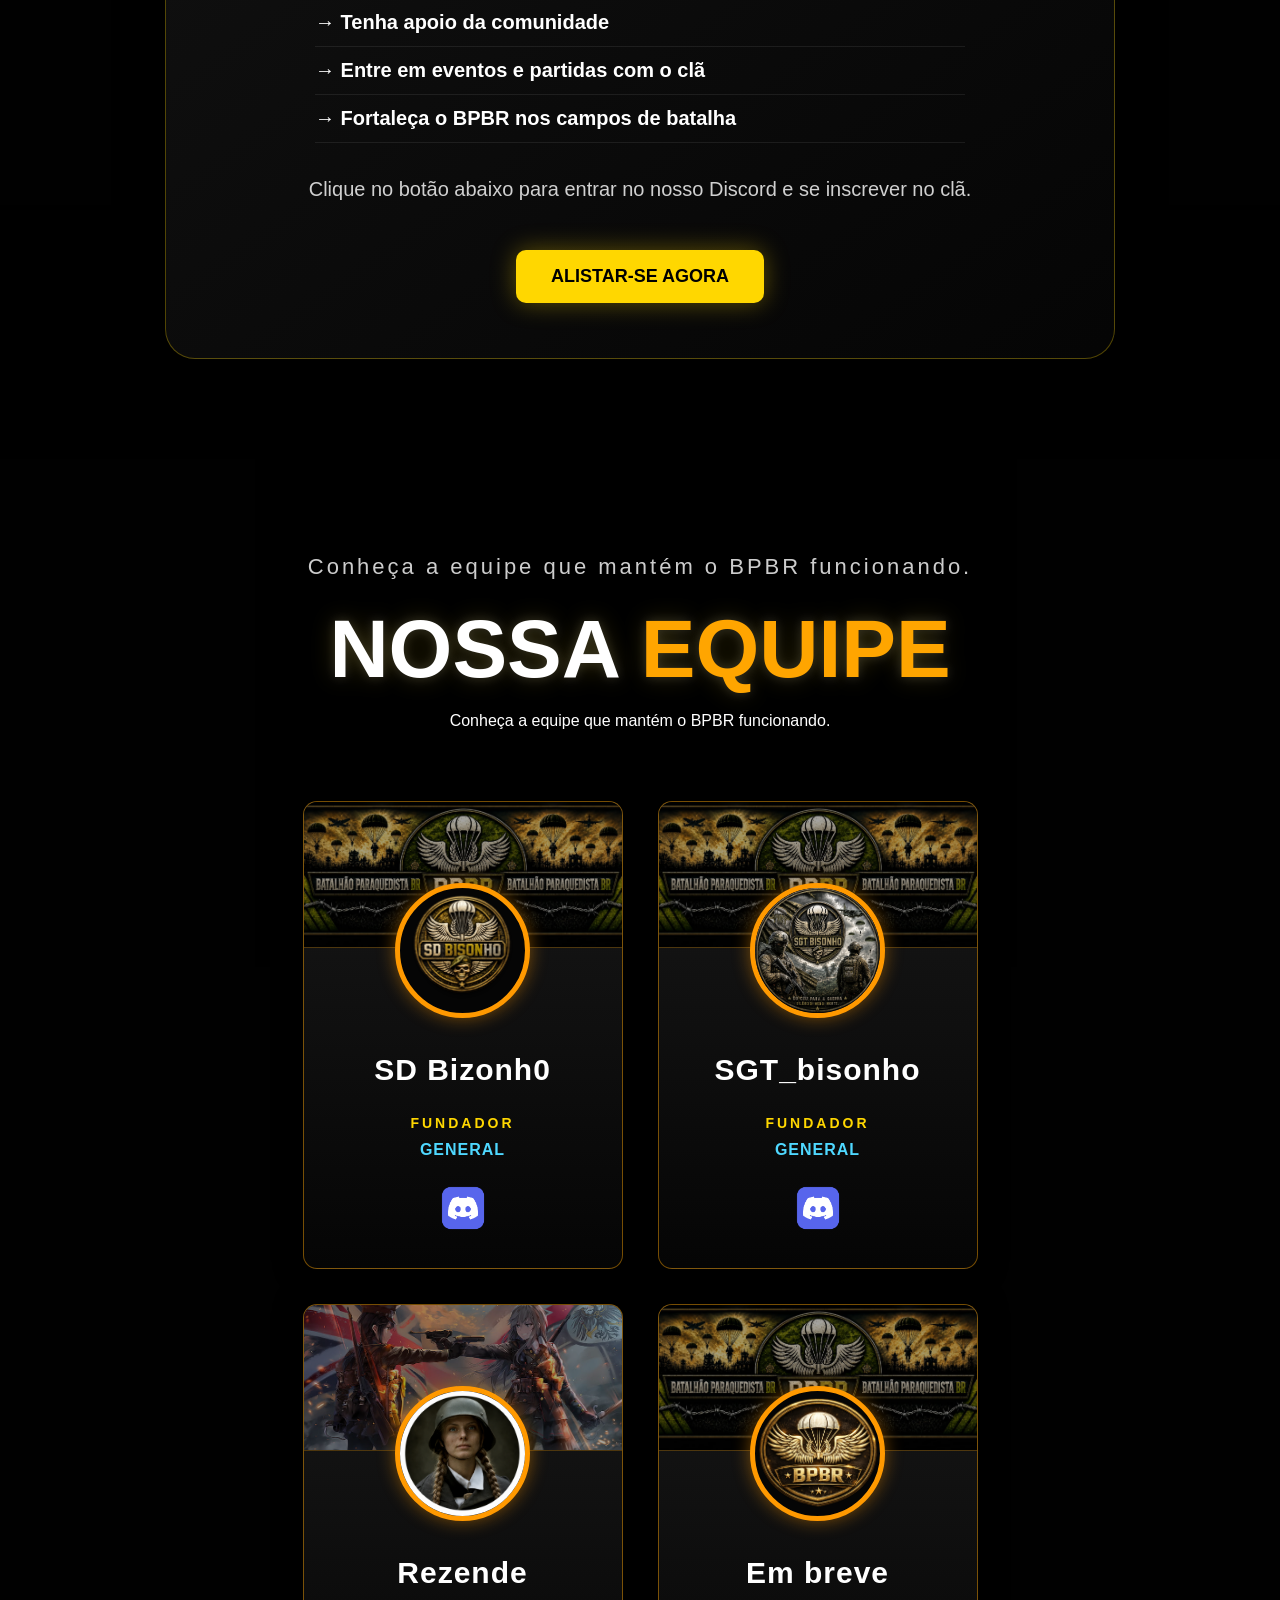
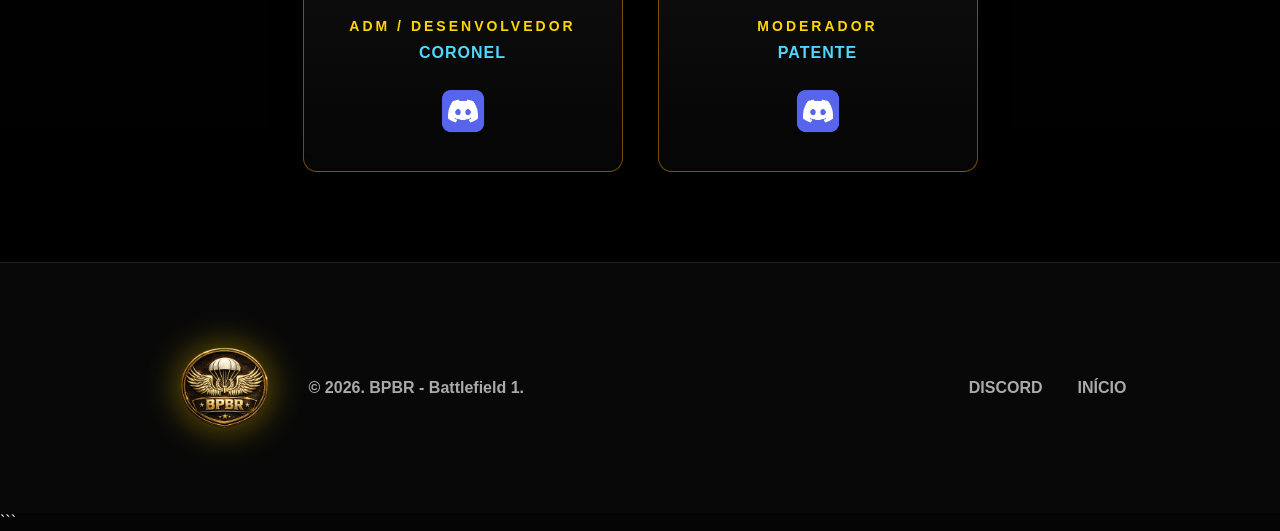
==== commit cef8caa3: "erro html na tela" ====
--- a/site-bf1-upload/index.html
+++ b/site-bf1-upload/index.html
@@ -1,5 +1,3 @@
-
-```html
 <!DOCTYPE html>
 <html lang="pt-br">
 
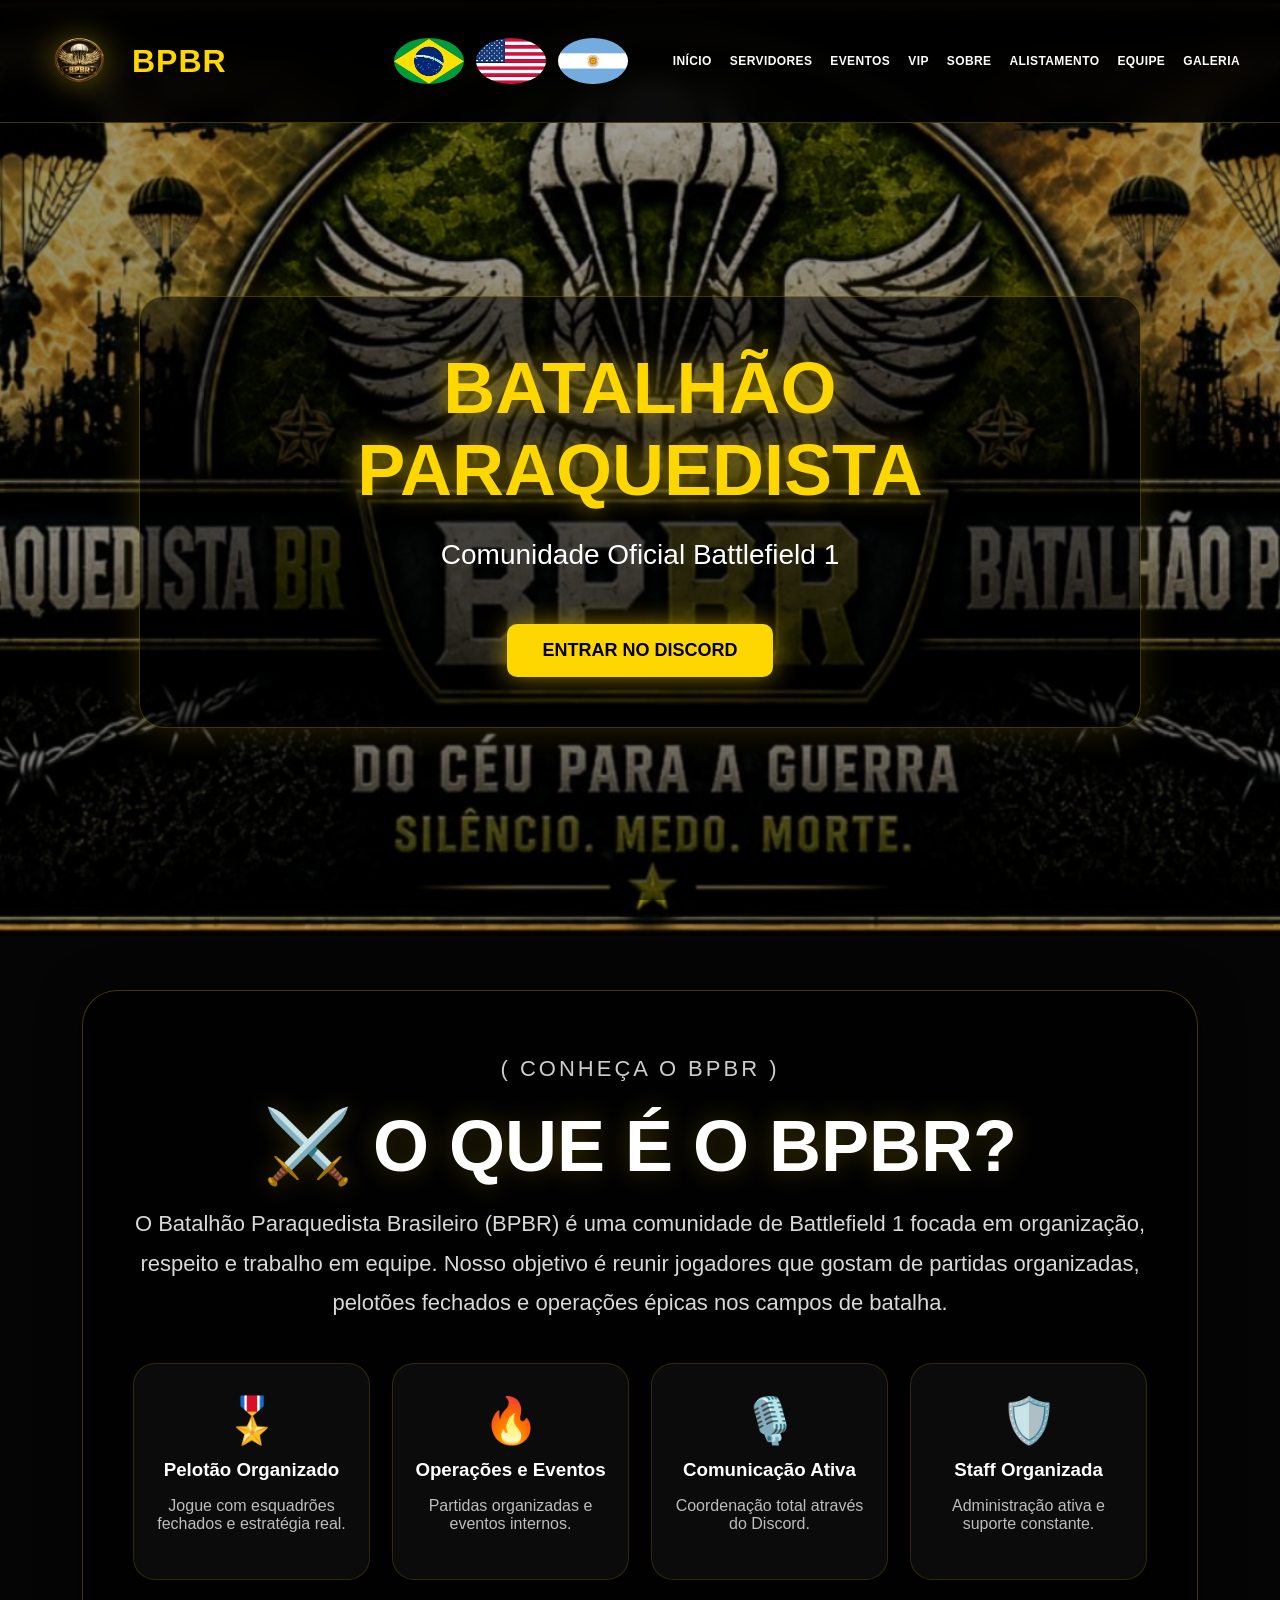
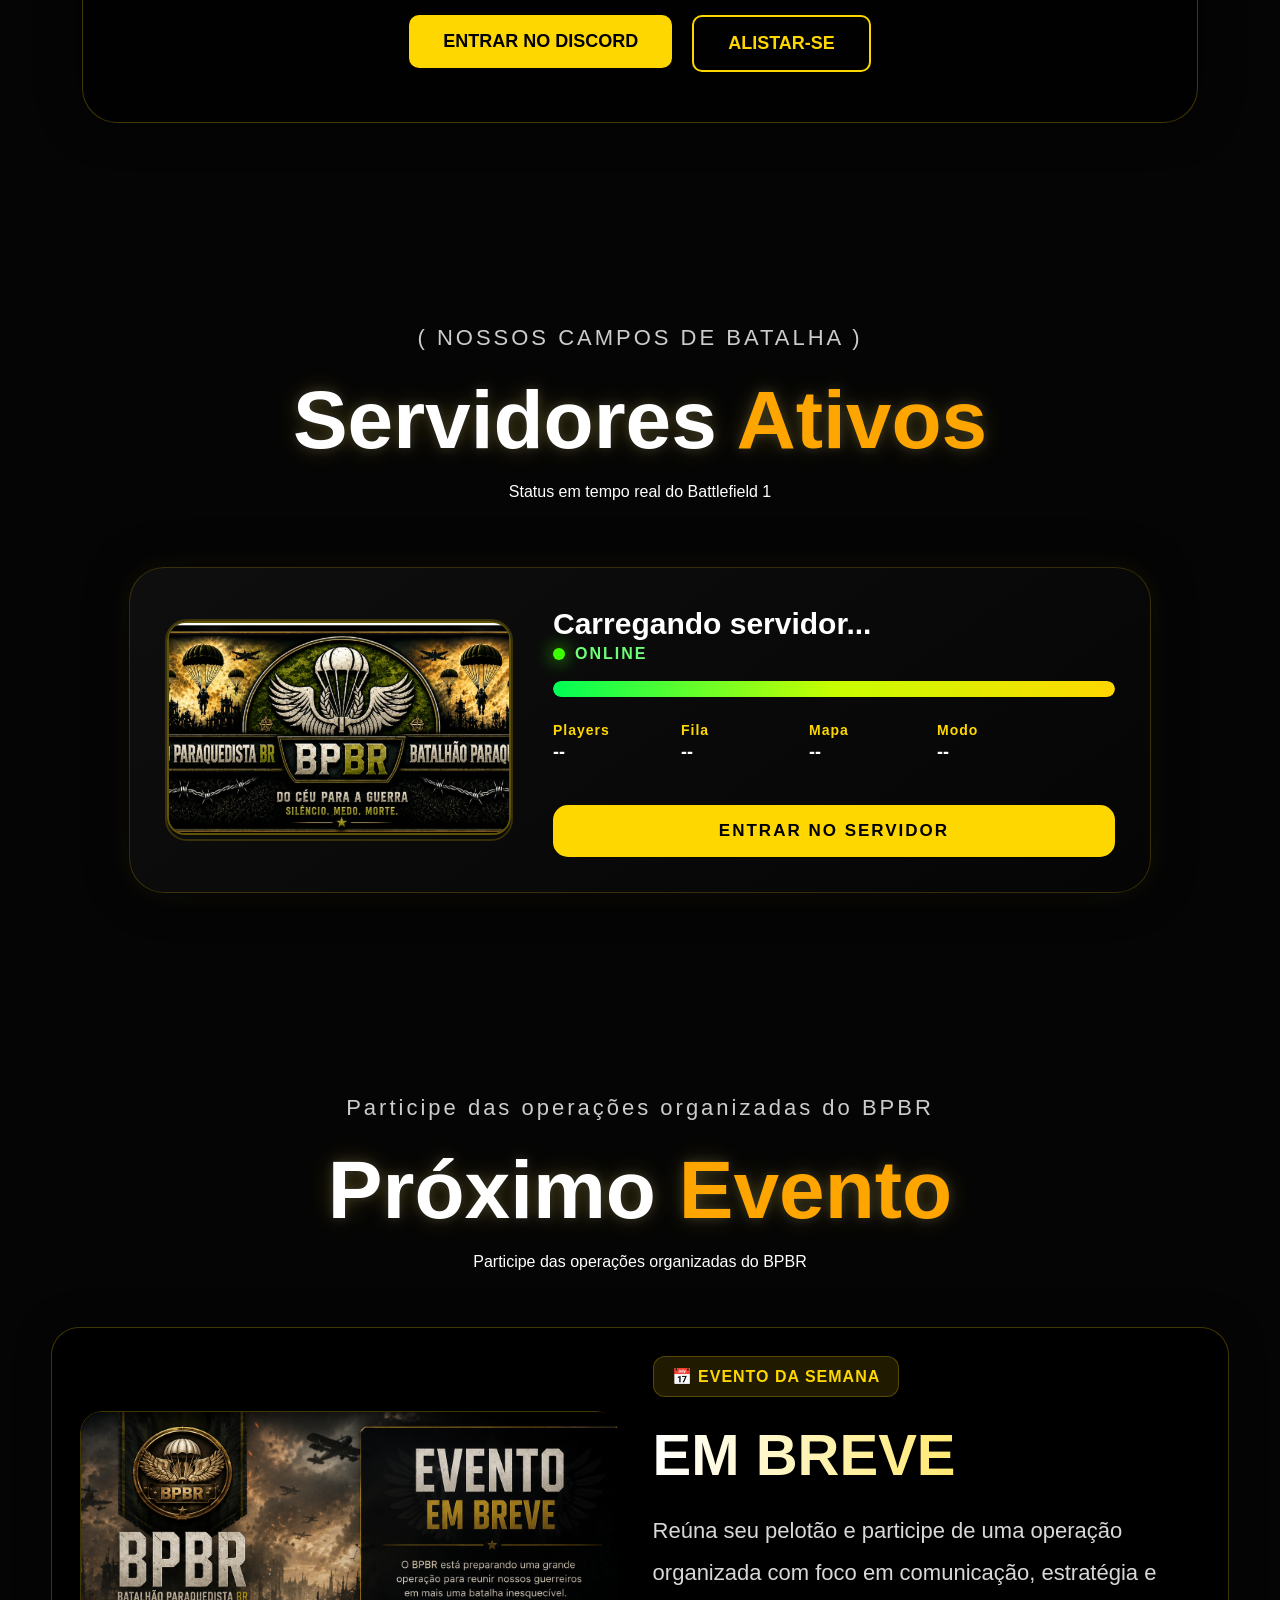
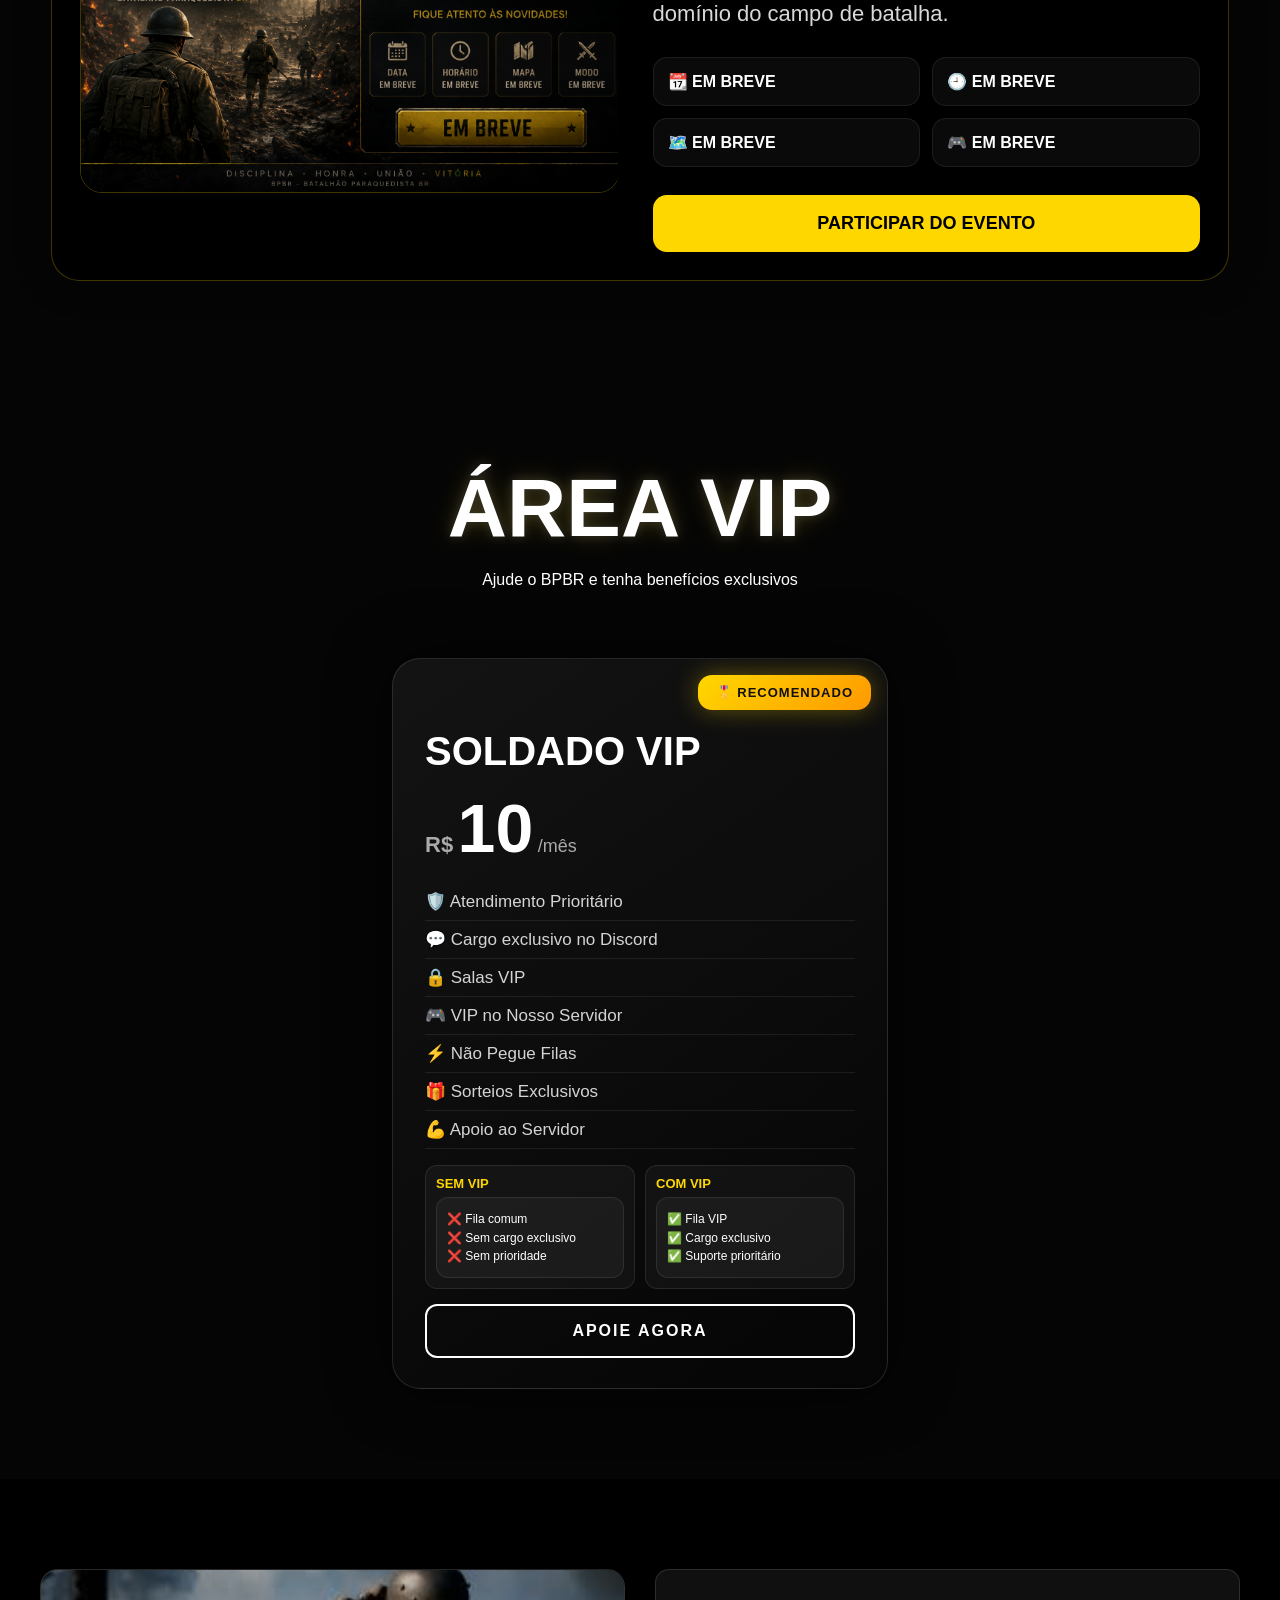
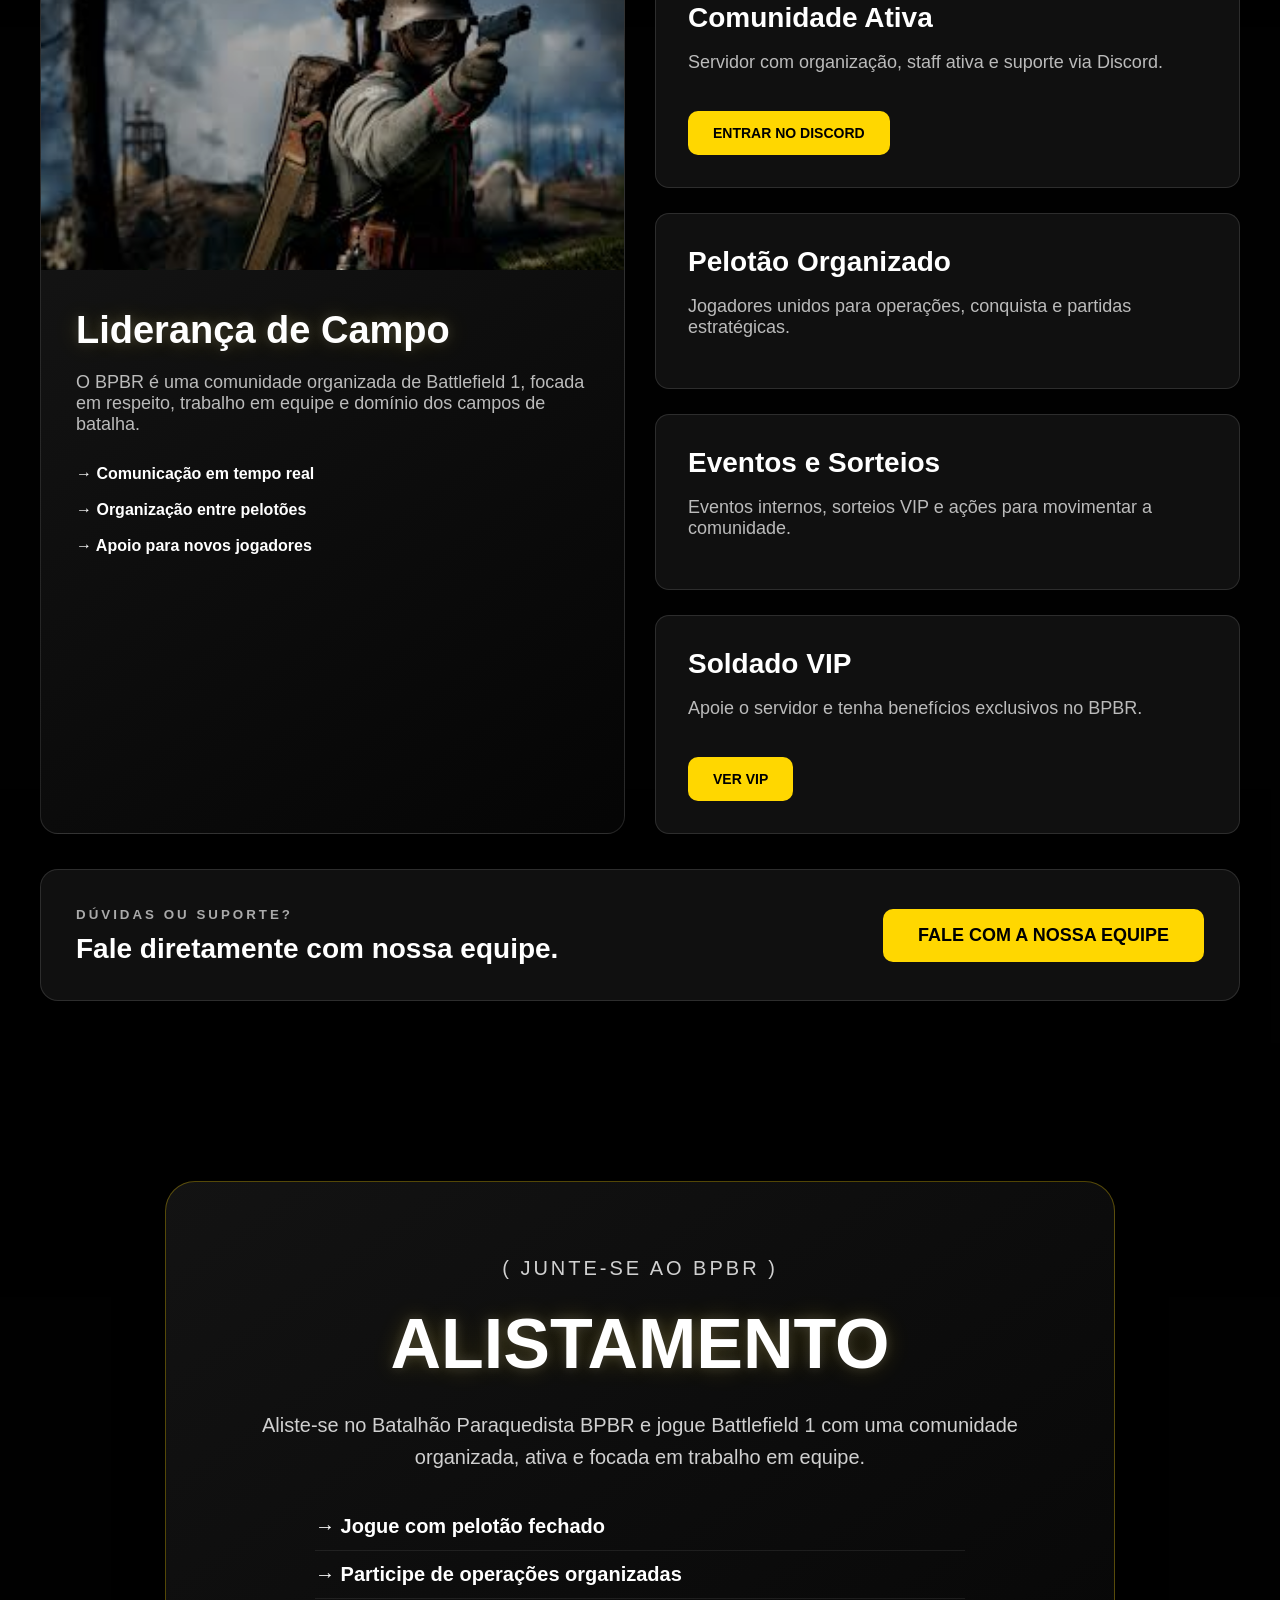
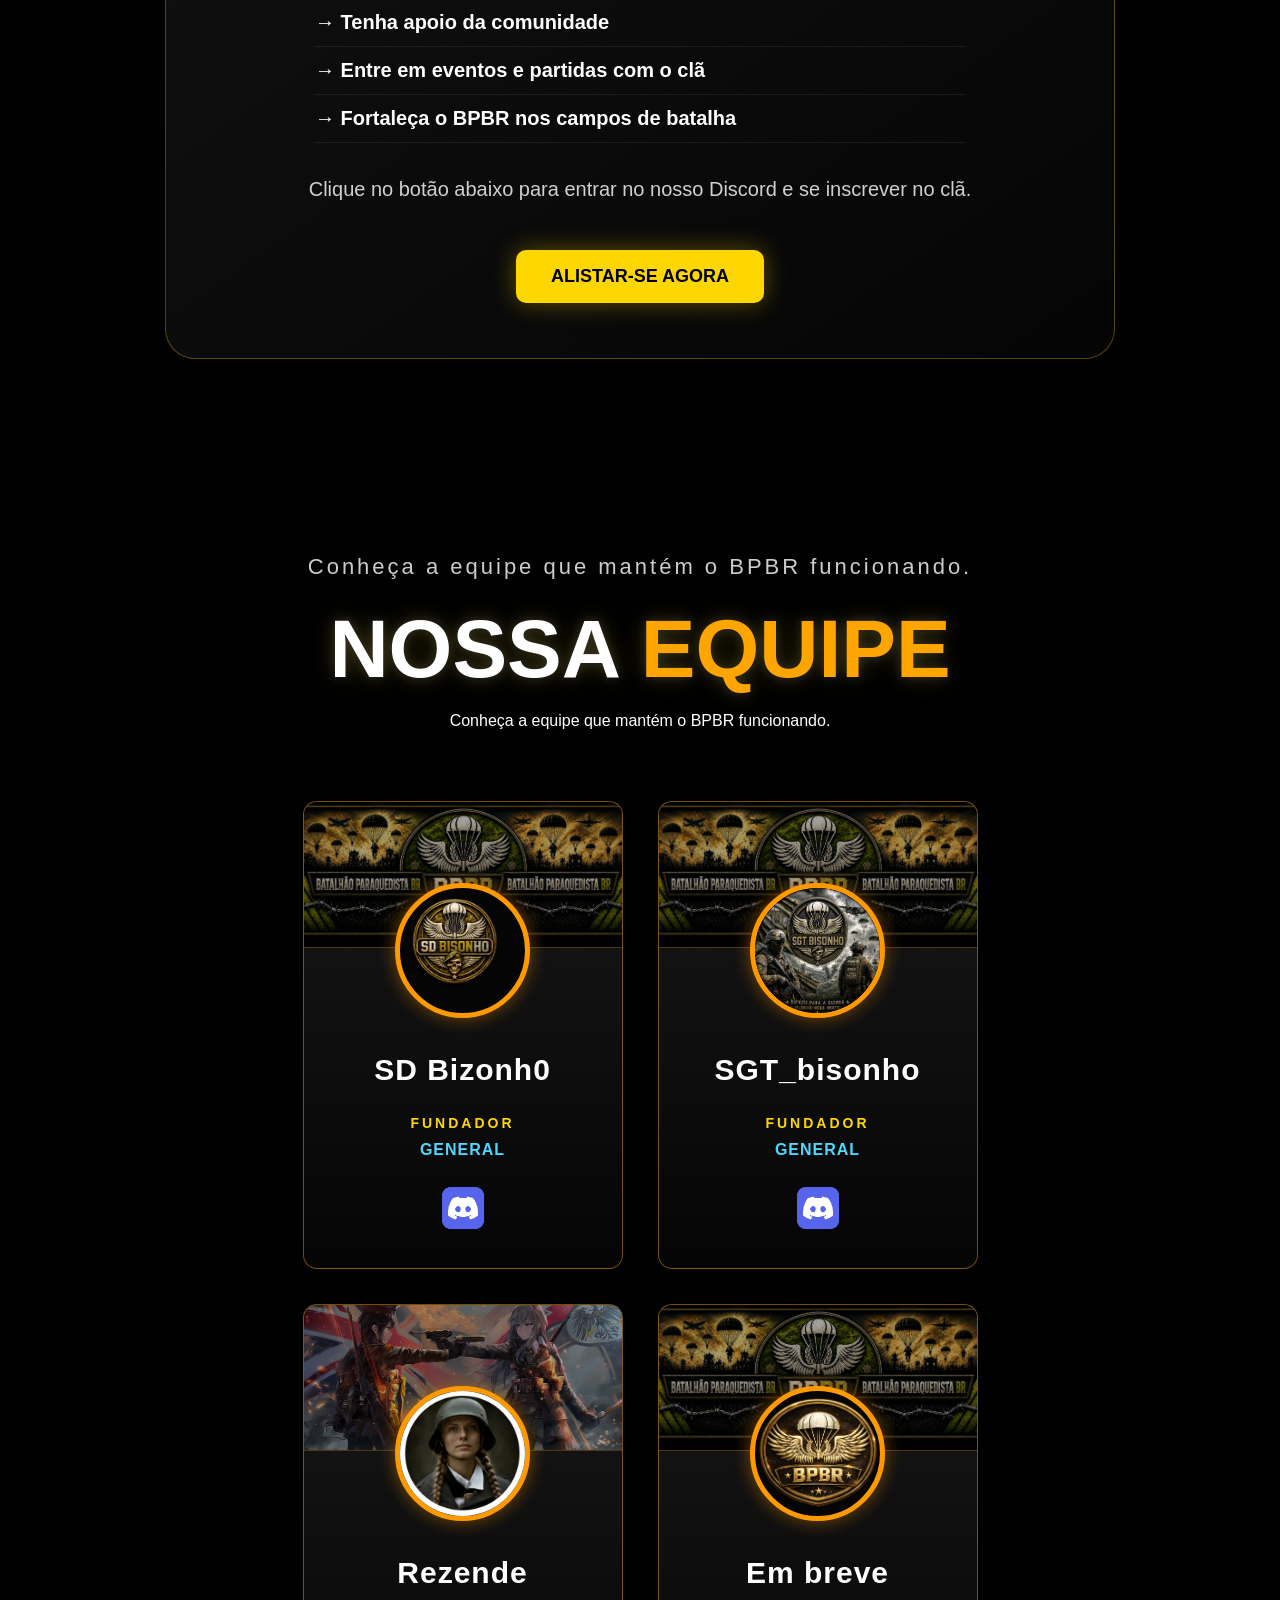
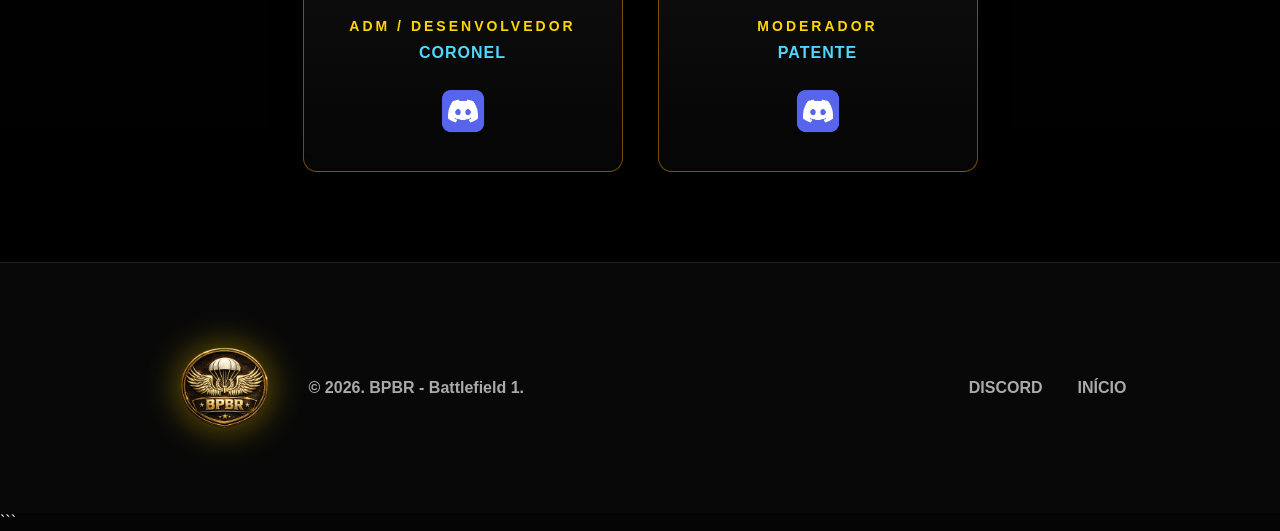
==== commit 71f06eda: "bisonho foto att 3" ====
--- a/site-bf1-upload/index.html
+++ b/site-bf1-upload/index.html
@@ -442,7 +442,11 @@
             </div>
 
             <div class="staff-avatar">
-                <img src="img/bizonho.png" alt="SD Bizonho">
+                <img
+    src="img/bizonho.png"
+    alt="SD Bizonho"
+    style="width: 88%; height: 88%; object-fit: contain; object-position: center center; transform: translateY(4px);"
+>
             </div>
 
             <div class="staff-info">
@@ -463,7 +467,7 @@
             </div>
 
             <div class="staff-avatar">
-                <img src="img/sgtbisonho.png" alt="Bisonho">
+                <img src="img/sgtbisonho.png" alt="Bisonho" class="avatar-sgt-bisonho">
             </div>
 
             <div class="staff-info">
--- a/site-bf1-upload/style.css
+++ b/site-bf1-upload/style.css
@@ -2822,3 +2822,17 @@
         padding:11px 0 !important;
     }
 }
+.staff-avatar {
+    overflow: hidden;
+}
+
+.staff-avatar img {
+    width: 100%;
+    height: 100%;
+    object-fit: cover;
+}
+
+.staff-avatar img.avatar-sgt-bisonho {
+    object-position: center 42%;
+    transform: scale(1.08);
+}
